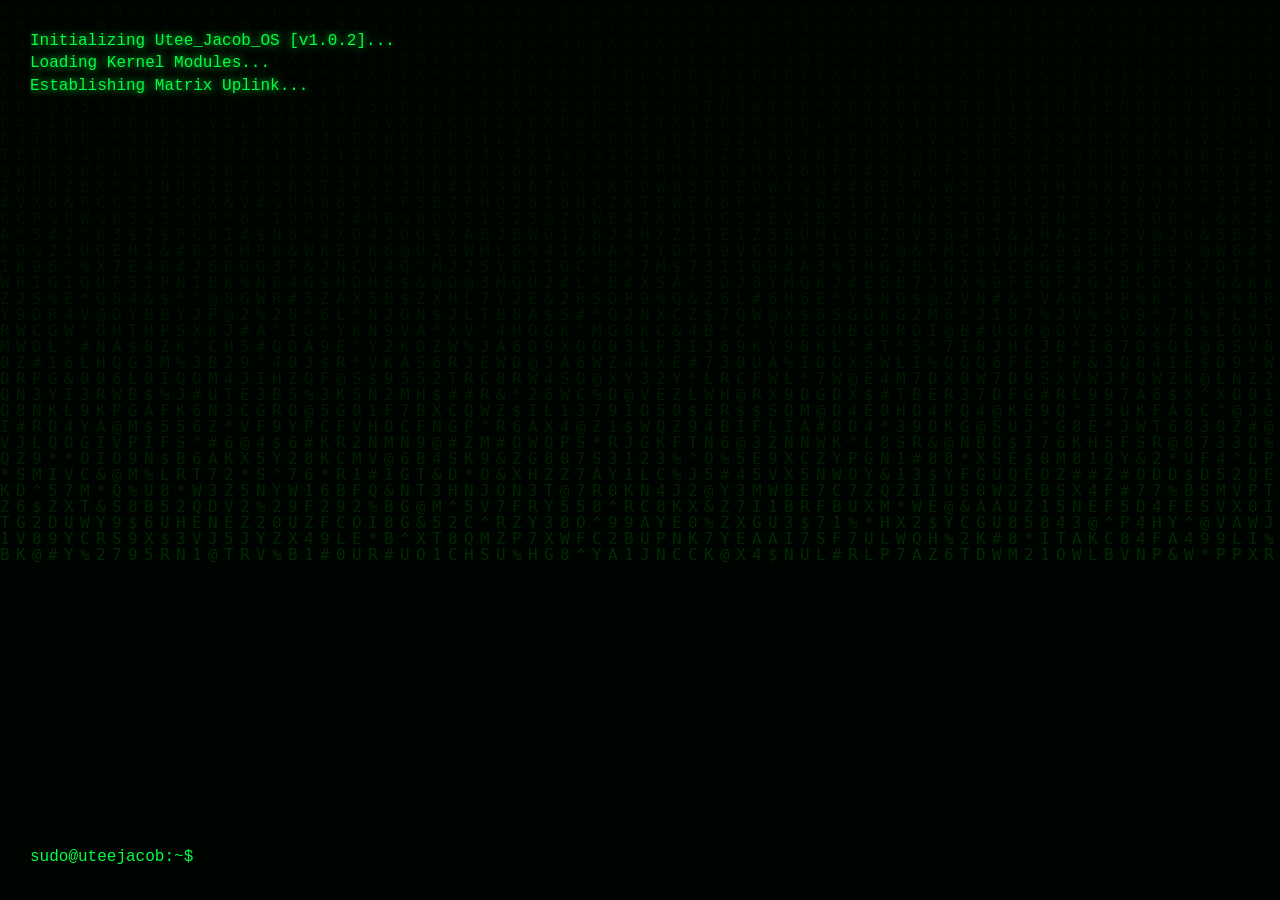
==== index.html @ 3ab04687 "first commit" ====
<!DOCTYPE html>
<html lang="en">
<head>
    <meta charset="UTF-8">
    <meta name="viewport" content="width=device-width, initial-scale=1.0">
    <title>Utee Jacob | Secure Terminal</title>
    <link rel="stylesheet" href="style.css">
</head>
<body>

    <canvas id="matrix-canvas"></canvas>

    <div id="terminal">
        <div id="output"></div>
        <div class="input-area">
            <span>sudo@uteejacob:~$</span>
            <input type="text" id="cmd-input" autofocus autocomplete="off">
        </div>
    </div>

    <script src="main.js"></script>
</body>
</html>
---- style.css ----
:root {
    --green: #00FF41;
    --dim-green: rgba(0, 255, 65, 0.15);
}

body, html {
    margin: 0;
    padding: 0;
    width: 100%;
    height: 100%;
    background-color: black;
    font-family: 'Courier New', Courier, monospace;
    overflow: hidden;
}

#matrix-canvas {
    position: fixed;
    top: 0;
    left: 0;
    z-index: 1;
}

#terminal {
    position: relative;
    z-index: 10;
    height: 100vh;
    width: 100vw;
    background: rgba(0, 5, 0, 0.85); 
    padding: 30px;
    box-sizing: border-box;
    display: flex;
    flex-direction: column;
}

#output {
    flex-grow: 1;
    overflow-y: auto;
    color: var(--green);
    text-shadow: 0 0 8px var(--green);
    white-space: pre-wrap;
    line-height: 1.4;
}

.input-area {
    display: flex;
    color: var(--green);
    padding-top: 10px;
}

input {
    background: transparent;
    border: none;
    color: white;
    font-family: inherit;
    font-size: 1.1rem;
    outline: none;
    flex-grow: 1;
    margin-left: 10px;
}

.term-link {
    color: #fff;
    text-decoration: underline;
}

.term-link:hover {
    background-color: var(--green);
    color: #000;
}

@media (max-width: 600px) {
    #terminal {
        padding: 10px;
    }
    input {
        font-size: 16px; /* Prevents iOS zoom-in on focus */
    }
}
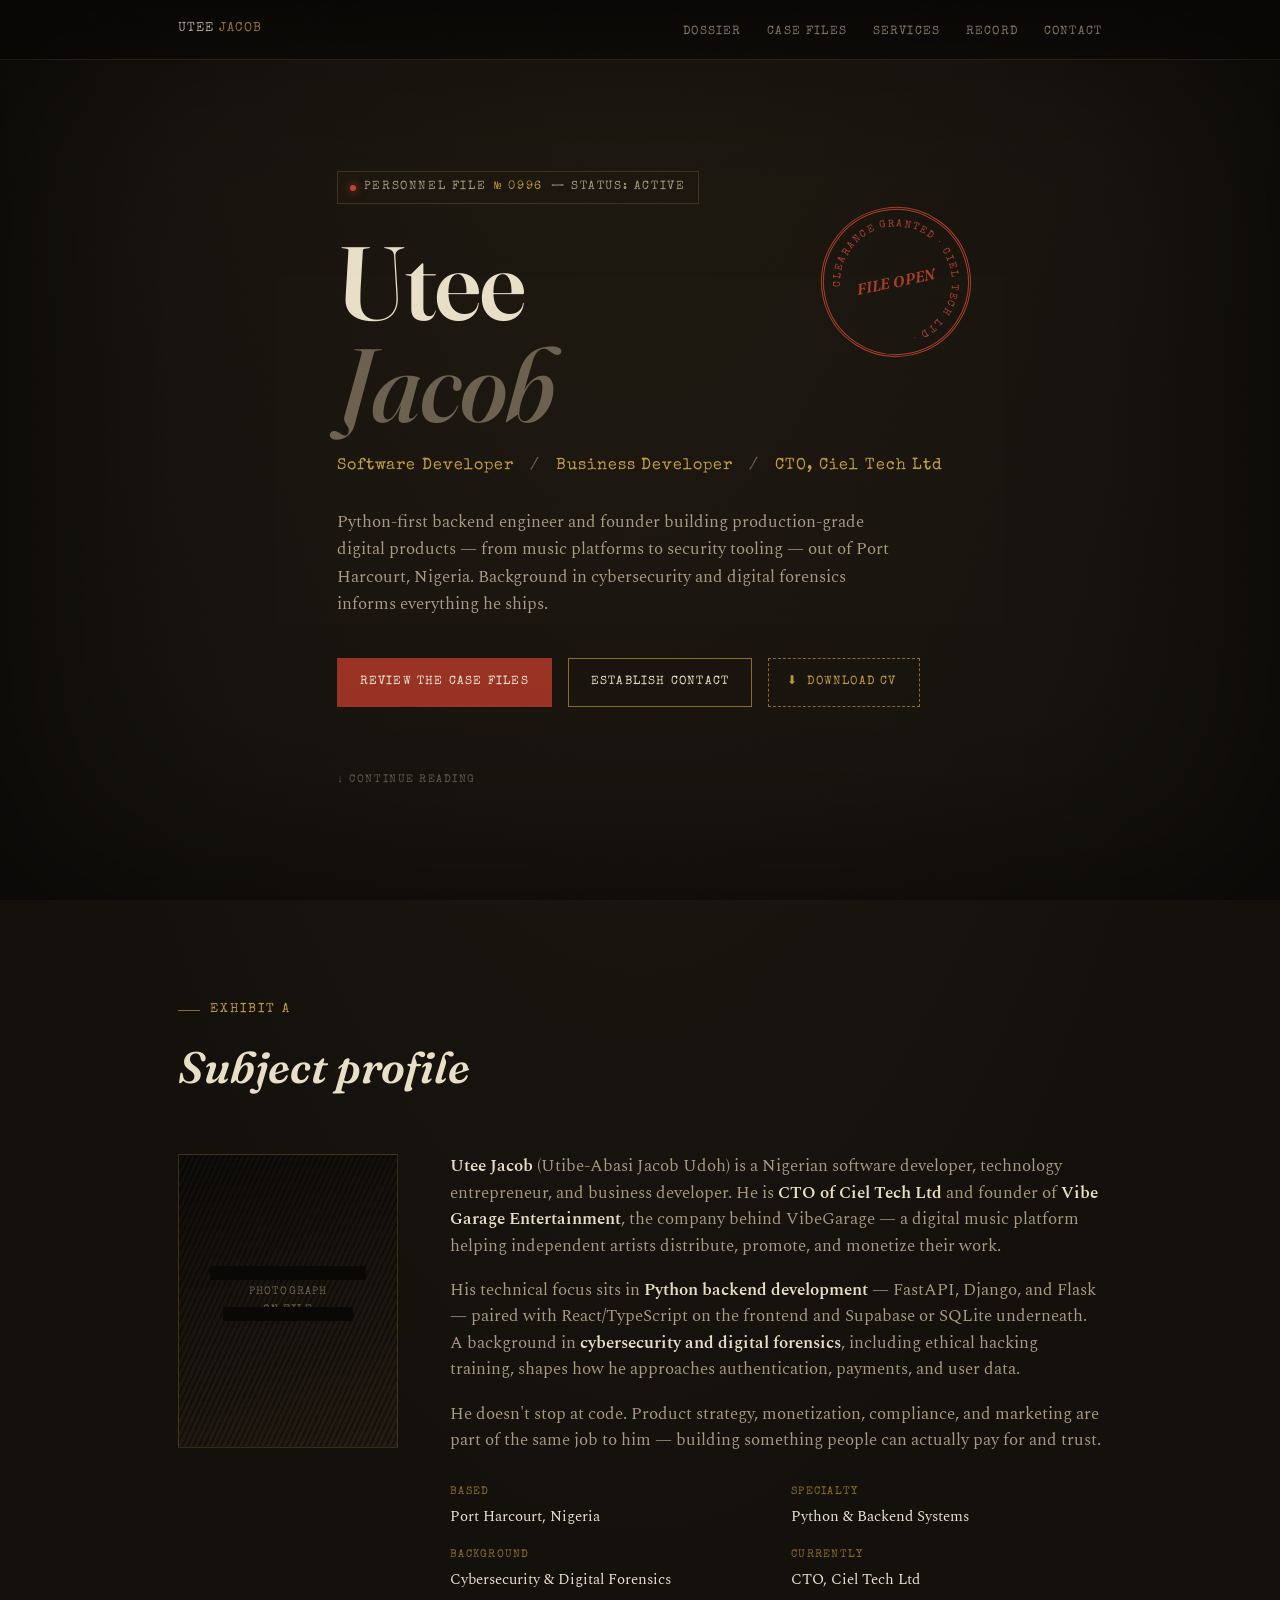
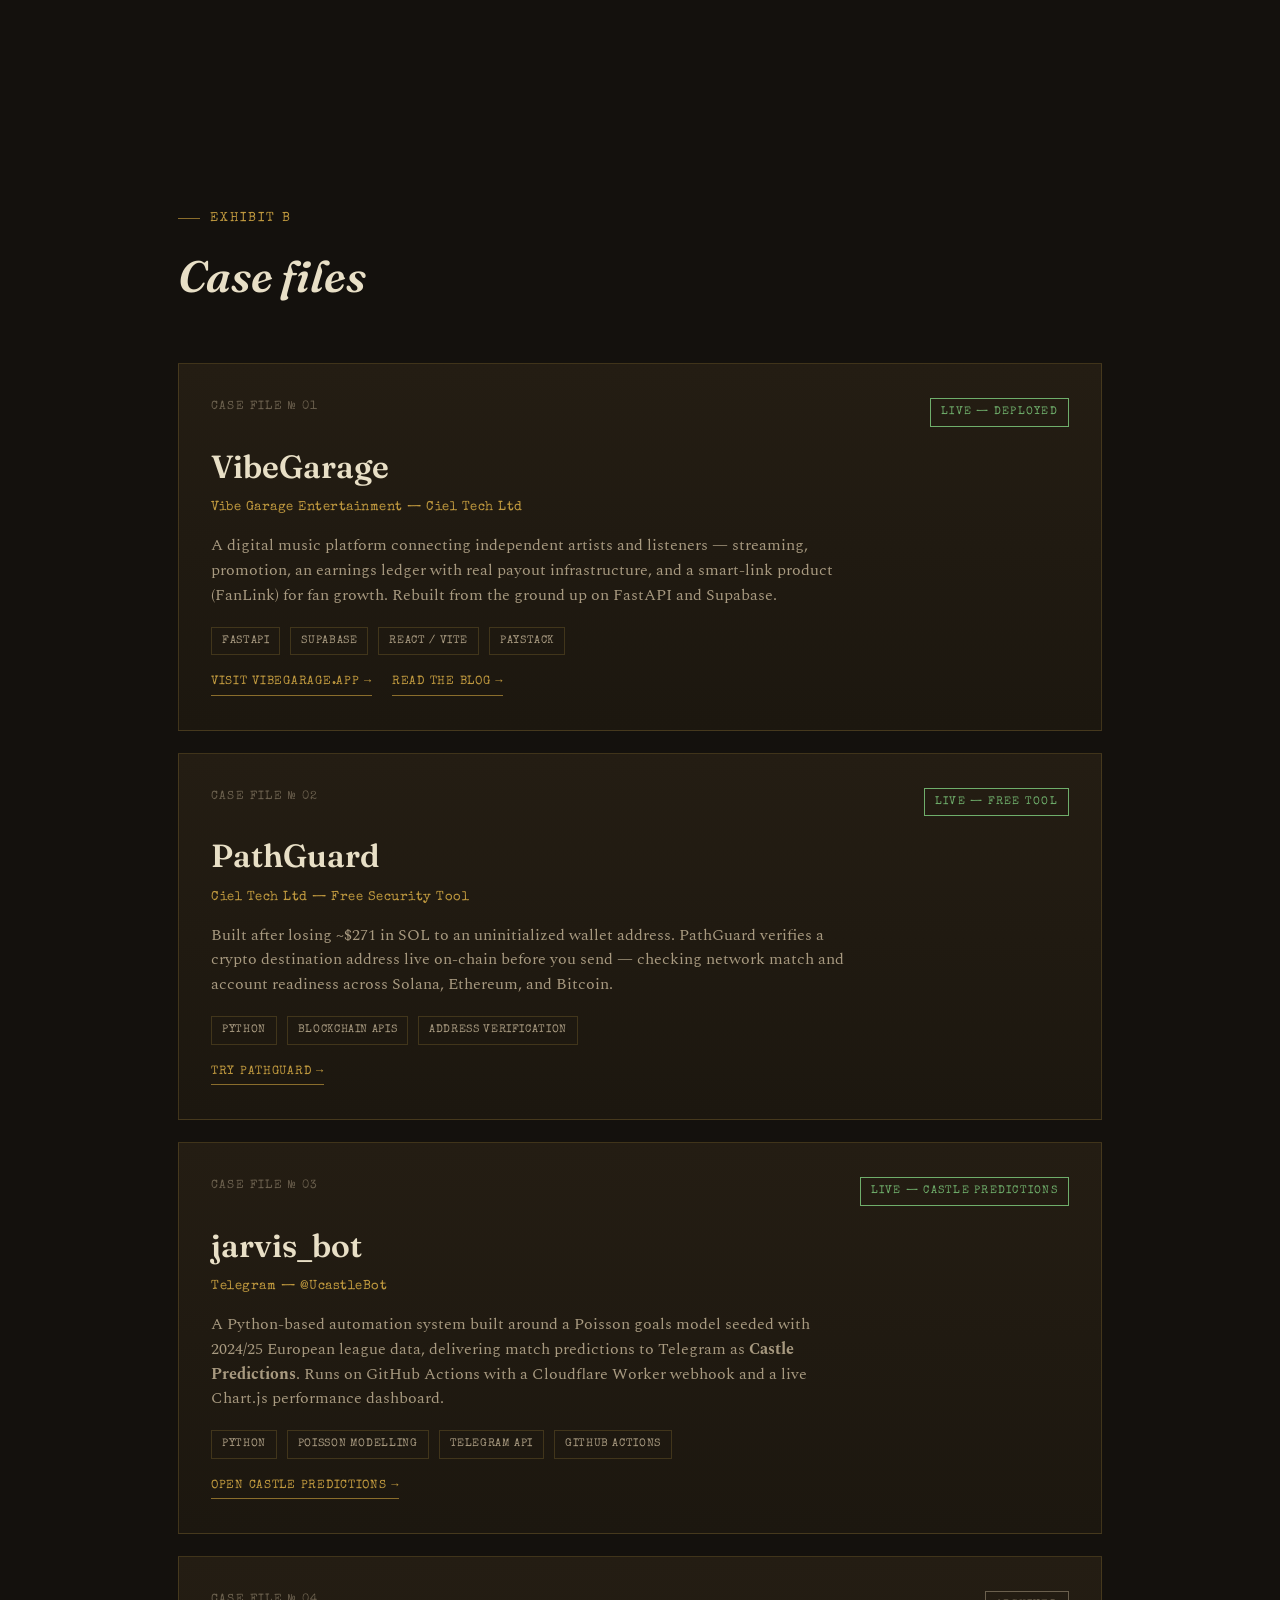
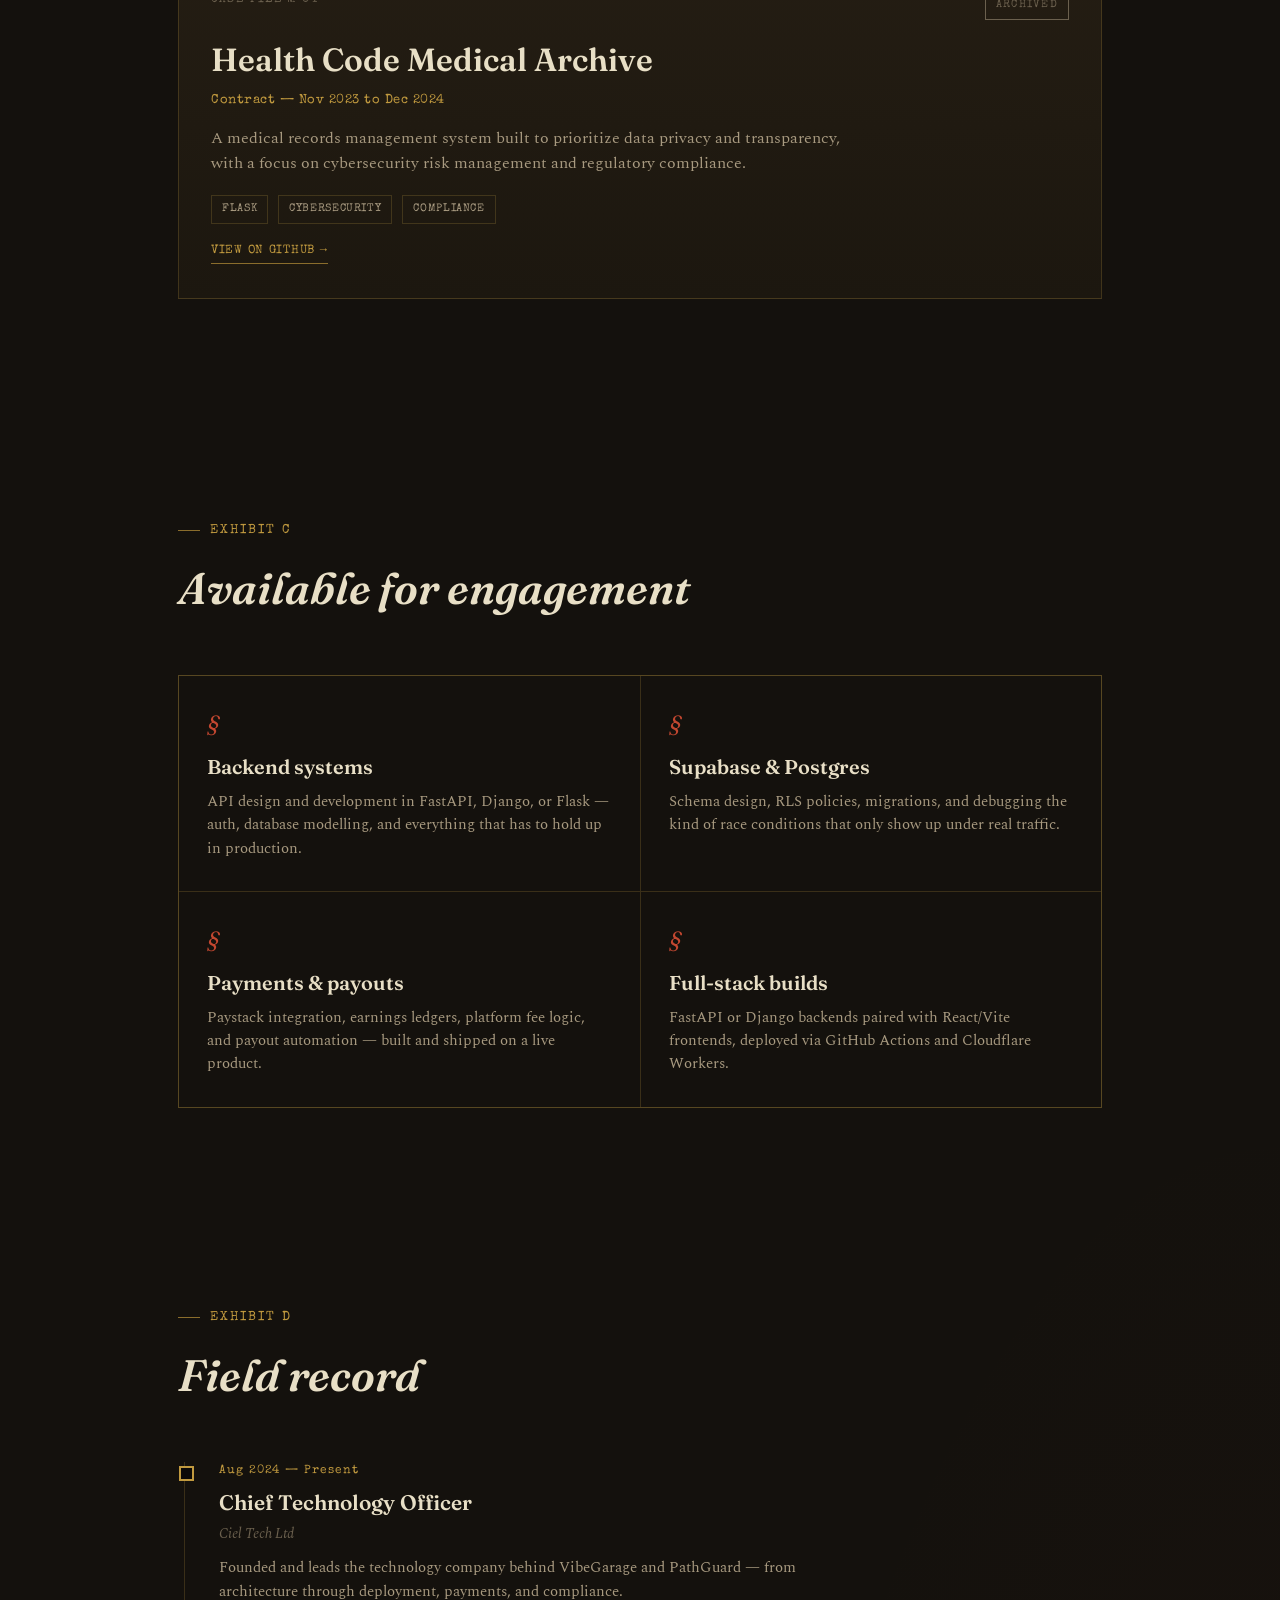
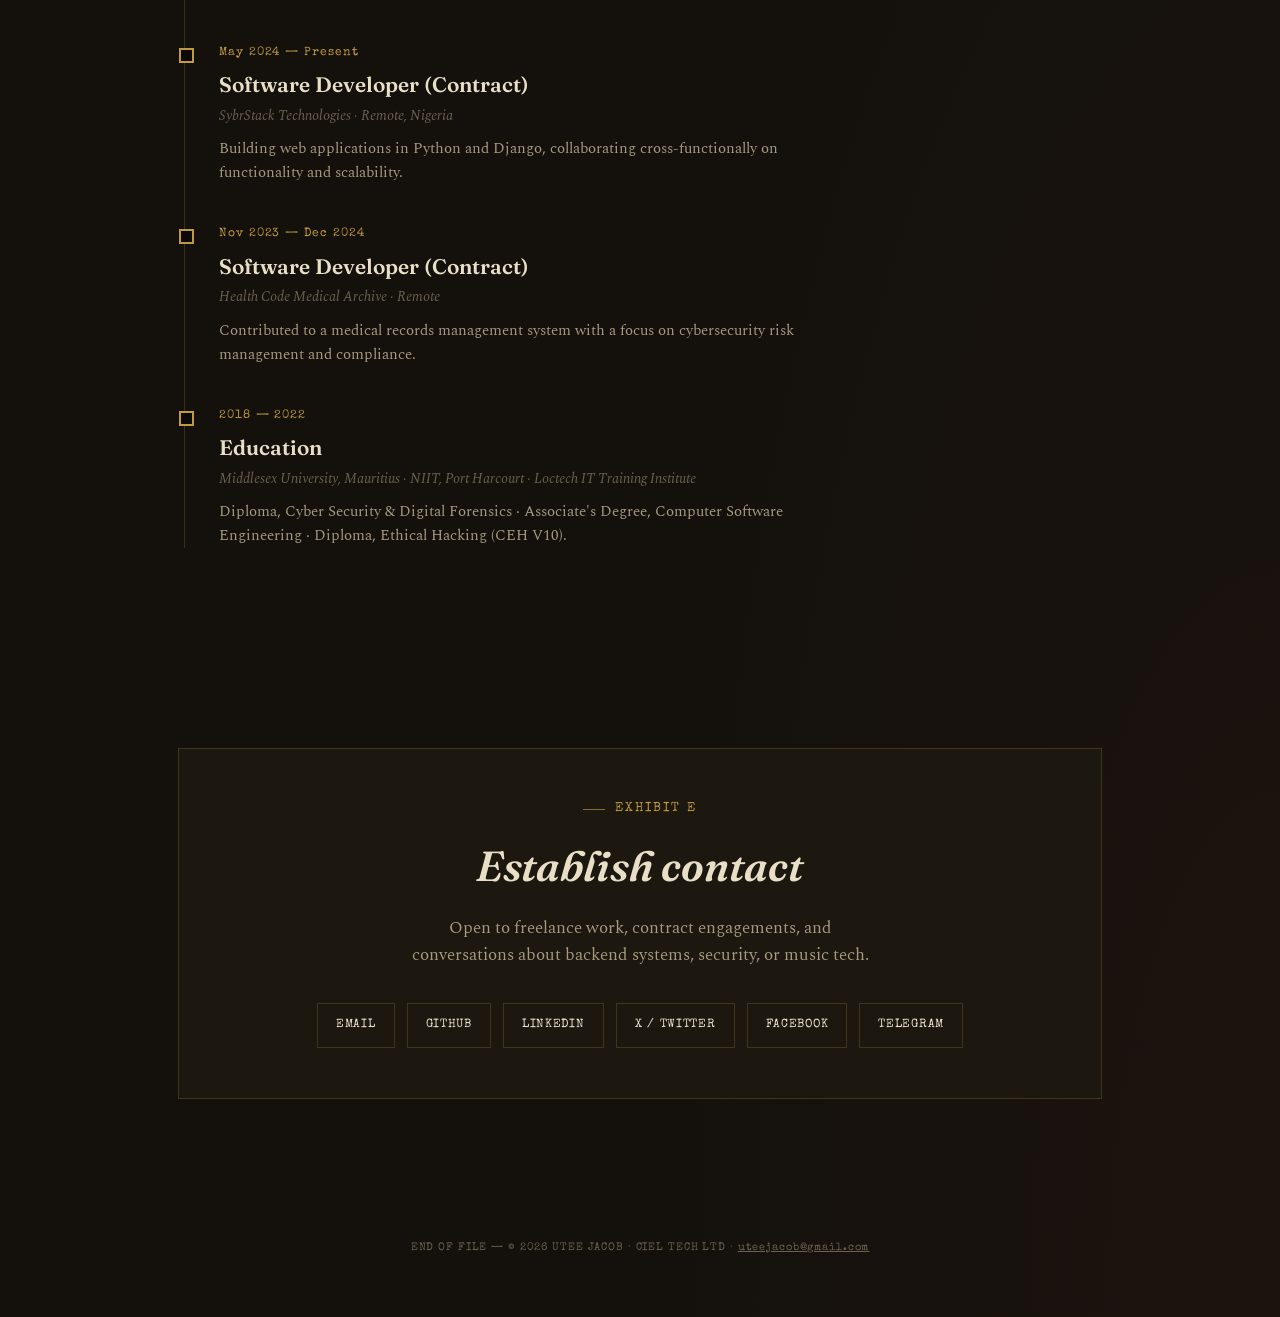
==== commit 430b2cfc: "refactor: remove main.js and update style.css for improved layout and design - Deleted main.js to st" ====
--- a/index.html
+++ b/index.html
@@ -1,23 +1,629 @@
 <!DOCTYPE html>
 <html lang="en">
 <head>
-    <meta charset="UTF-8">
-    <meta name="viewport" content="width=device-width, initial-scale=1.0">
-    <title>Utee Jacob | Secure Terminal</title>
-    <link rel="stylesheet" href="style.css">
+<meta charset="UTF-8">
+<meta name="viewport" content="width=device-width, initial-scale=1.0">
+<title>Utee Jacob — Field Dossier</title>
+<meta name="description" content="Utee Jacob — Software developer, business developer, and founder of Ciel Tech Ltd. Backend engineering, cybersecurity, and digital products.">
+<link rel="preconnect" href="https://fonts.googleapis.com">
+<link rel="preconnect" href="https://fonts.gstatic.com" crossorigin>
+<link href="https://fonts.googleapis.com/css2?family=Fraunces:ital,opsz,wght@0,9..144,300;0,9..144,500;0,9..144,600;0,9..144,700;1,9..144,500&family=Special+Elite&family=Spectral:ital,wght@0,300;0,400;0,500;0,600;1,400&display=swap" rel="stylesheet">
+<style>
+  :root{
+    --bg: #14110d;
+    --bg-deep: #0c0a08;
+    --panel: #1c170f;
+    --panel-hi: #241d13;
+    --paper: #e8dfc6;
+    --ink: #ece2cc;
+    --ink-dim: #a89a80;
+    --ink-faint: #6b604e;
+    --brass: #c19a3f;
+    --brass-dim: #8a6d2c;
+    --oxblood: #9a3324;
+    --oxblood-bright: #c24730;
+    --line: rgba(193,154,63,0.22);
+    --shadow: rgba(0,0,0,0.55);
+    --serif-display: 'Fraunces', serif;
+    --type-label: 'Special Elite', 'Courier New', monospace;
+    --serif-body: 'Spectral', serif;
+  }
+
+  *{ box-sizing:border-box; }
+  html{ scroll-behavior:smooth; }
+  ::selection{ background:var(--oxblood); color:var(--paper); }
+
+  body{
+    margin:0;
+    background:
+      radial-gradient(ellipse 90% 60% at 50% -10%, rgba(193,154,63,0.08), transparent 60%),
+      radial-gradient(ellipse 80% 50% at 100% 100%, rgba(154,51,36,0.06), transparent 60%),
+      var(--bg);
+    color:var(--ink);
+    font-family:var(--serif-body);
+    font-size:17px;
+    line-height:1.6;
+    -webkit-font-smoothing:antialiased;
+    overflow-x:hidden;
+  }
+
+  /* film grain overlay */
+  body::before{
+    content:"";
+    position:fixed; inset:0;
+    z-index:200;
+    pointer-events:none;
+    opacity:0.05;
+    mix-blend-mode:overlay;
+    background-image:url("data:image/svg+xml,%3Csvg xmlns='http://www.w3.org/2000/svg' width='120' height='120'%3E%3Cfilter id='n'%3E%3CfeTurbulence type='fractalNoise' baseFrequency='0.85' numOctaves='2' stitchTiles='stitch'/%3E%3C/filter%3E%3Crect width='100%25' height='100%25' filter='url(%23n)'/%3E%3C/svg%3E");
+  }
+
+  .vignette{
+    position:fixed; inset:0; z-index:199; pointer-events:none;
+    box-shadow: inset 0 0 18vw rgba(0,0,0,0.65);
+  }
+
+  a{ color:inherit; }
+
+  .wrap{ max-width:980px; margin:0 auto; padding:0 28px; }
+
+  .eyebrow{
+    font-family:var(--type-label);
+    font-size:12.5px;
+    letter-spacing:0.16em;
+    text-transform:uppercase;
+    color:var(--brass);
+    display:flex; align-items:center; gap:10px;
+  }
+  .eyebrow::before{
+    content:""; width:22px; height:1px; background:var(--brass-dim);
+  }
+
+  .rule{
+    height:1px;
+    background:linear-gradient(90deg, var(--line), transparent 85%);
+    border:0;
+    margin:0;
+  }
+
+  /* ===== NAV ===== */
+  nav{
+    position:fixed; top:0; left:0; right:0; z-index:100;
+    backdrop-filter: blur(10px);
+    background:linear-gradient(180deg, rgba(12,10,8,0.92), rgba(12,10,8,0.78));
+    border-bottom:1px solid var(--line);
+  }
+  .navrow{
+    max-width:980px; margin:0 auto; padding:16px 28px;
+    display:flex; align-items:center; justify-content:space-between;
+  }
+  .navmark{
+    font-family:var(--type-label); font-size:13px; letter-spacing:0.08em;
+    color:var(--ink); text-decoration:none;
+  }
+  .navmark span{ color:var(--brass); }
+  .navlinks{ display:flex; gap:26px; list-style:none; margin:0; padding:0; }
+  .navlinks a{
+    font-family:var(--type-label); font-size:11.5px; letter-spacing:0.1em;
+    text-transform:uppercase; text-decoration:none; color:var(--ink-dim);
+    transition:color .25s ease;
+  }
+  .navlinks a:hover{ color:var(--brass); }
+  @media (max-width:640px){ .navlinks{ display:none; } }
+
+  /* ===== HERO ===== */
+  .hero{
+    position:relative;
+    min-height:100svh;
+    display:flex; flex-direction:column; justify-content:center;
+    padding:140px 0 80px;
+  }
+  .hero .wrap{ position:relative; }
+
+  .file-tab{
+    display:inline-flex; align-items:center; gap:8px;
+    font-family:var(--type-label); font-size:11.5px; letter-spacing:0.14em;
+    color:var(--ink-dim); text-transform:uppercase;
+    border:1px solid var(--line); padding:6px 12px;
+    background:var(--panel);
+    margin-bottom:28px;
+  }
+  .file-tab b{ color:var(--brass); font-weight:400; }
+  .dot{ width:6px; height:6px; border-radius:50%; background:var(--oxblood-bright); box-shadow:0 0 8px var(--oxblood-bright); }
+
+  h1.name{
+    font-family:var(--serif-display);
+    font-weight:600;
+    font-size:clamp(48px, 9vw, 104px);
+    line-height:0.98;
+    letter-spacing:-0.01em;
+    margin:0 0 6px;
+    color:var(--paper);
+  }
+  h1.name em{
+    font-style:italic; font-weight:500; color:var(--ink-faint);
+  }
+
+  .role-line{
+    font-family:var(--type-label);
+    font-size:clamp(13px,2vw,16px);
+    letter-spacing:0.06em;
+    color:var(--brass);
+    margin:18px 0 30px;
+  }
+  .role-line .sep{ color:var(--ink-faint); margin:0 10px; }
+
+  .hero-desc{
+    max-width:560px;
+    color:var(--ink-dim);
+    font-size:17px;
+    margin-bottom:40px;
+  }
+
+  .hero-actions{ display:flex; gap:16px; flex-wrap:wrap; align-items:center; }
+  .btn{
+    font-family:var(--type-label); font-size:12px; letter-spacing:0.1em; text-transform:uppercase;
+    text-decoration:none; padding:14px 22px;
+    border:1px solid var(--brass-dim); color:var(--paper);
+    position:relative; overflow:hidden;
+    transition:border-color .25s ease, color .25s ease;
+  }
+  .btn.primary{ background:var(--oxblood); border-color:var(--oxblood); color:#f3e9d8; }
+  .btn.primary:hover{ background:var(--oxblood-bright); border-color:var(--oxblood-bright); }
+  .btn.ghost:hover{ border-color:var(--brass); color:var(--brass); }
+
+  .btn-cv{
+    font-family:var(--type-label); font-size:12px; letter-spacing:0.1em; text-transform:uppercase;
+    text-decoration:none; padding:14px 22px 14px 18px;
+    color:var(--brass); border:1px dashed var(--brass-dim);
+    display:inline-flex; align-items:center; gap:9px;
+    transition:border-color .25s ease, color .25s ease, background .25s ease;
+  }
+  .btn-cv::before{
+    content:"⬇"; font-size:12px; line-height:1;
+  }
+  .btn-cv:hover{ border-color:var(--brass); color:var(--paper); background:rgba(193,154,63,0.08); }
+
+  /* stamp */
+  .stamp{
+    position:absolute;
+    top:36px; right:0;
+    width:150px; height:150px;
+    border:3px double var(--oxblood-bright);
+    border-radius:50%;
+    display:flex; align-items:center; justify-content:center;
+    color:var(--oxblood-bright);
+    opacity:0;
+    transform:rotate(-18deg) scale(2.6);
+    mix-blend-mode:normal;
+    animation: stamp-in 0.55s cubic-bezier(.2,.9,.3,1.1) 0.5s forwards;
+  }
+  .stamp svg{ width:100%; height:100%; }
+  .stamp text{
+    font-family:var(--type-label); font-size:10.6px; letter-spacing:2px; fill:var(--oxblood-bright);
+  }
+  .stamp .center{
+    position:absolute; font-family:var(--serif-display); font-style:italic; font-weight:600; font-size:15px;
+    color:var(--oxblood-bright);
+  }
+  @keyframes stamp-in{
+    0%{ opacity:0; transform:rotate(-18deg) scale(2.6); }
+    60%{ opacity:0.9; transform:rotate(-12deg) scale(0.94); }
+    100%{ opacity:0.85; transform:rotate(-12deg) scale(1); }
+  }
+  @media (max-width:760px){ .stamp{ position:static; margin:28px 0 0; transform:rotate(-8deg) scale(1); animation:none; opacity:0.85; width:118px;height:118px; } }
+  @media (prefers-reduced-motion: reduce){ .stamp{ animation:none; opacity:0.85; transform:rotate(-12deg) scale(1); } }
+
+  .scroll-cue{
+    margin-top:64px; font-family:var(--type-label); font-size:11px; color:var(--ink-faint);
+    letter-spacing:0.14em; text-transform:uppercase;
+  }
+
+  /* ===== SECTION shared ===== */
+  section{ padding:100px 0; position:relative; }
+  .section-head{ margin-bottom:52px; }
+  .section-title{
+    font-family:var(--serif-display); font-weight:600; font-style:italic;
+    font-size:clamp(30px,4.4vw,44px); color:var(--paper); margin:12px 0 0;
+  }
+
+  /* ===== DOSSIER / ABOUT ===== */
+  .dossier{
+    display:grid; grid-template-columns:220px 1fr; gap:52px;
+  }
+  @media (max-width:760px){ .dossier{ grid-template-columns:1fr; } }
+
+  .redacted-photo{
+    aspect-ratio:3/4;
+    background:
+      repeating-linear-gradient(115deg, rgba(0,0,0,0.4) 0 2px, transparent 2px 5px),
+      linear-gradient(160deg, #0f0d0a, #241d13);
+    border:1px solid var(--line);
+    position:relative;
+    display:flex; align-items:center; justify-content:center;
+  }
+  .redacted-photo span{
+    font-family:var(--type-label); font-size:11px; letter-spacing:0.1em;
+    color:var(--ink-faint); text-align:center; padding:0 16px; text-transform:uppercase;
+  }
+  .redacted-bar{
+    position:absolute; height:14px; background:#0a0806; left:14%; right:14%;
+  }
+  .redacted-bar.b1{ top:38%; }
+  .redacted-bar.b2{ top:52%; width:60%; left:20%; right:auto; }
+
+  .bio p{ color:var(--ink-dim); margin:0 0 18px; font-size:16.5px; }
+  .bio p b{ color:var(--paper); font-weight:600; }
+
+  .facts{
+    margin-top:30px; display:grid; grid-template-columns:1fr 1fr; gap:18px 30px;
+  }
+  @media (max-width:480px){ .facts{ grid-template-columns:1fr; } }
+  .fact dt{
+    font-family:var(--type-label); font-size:10.5px; letter-spacing:0.12em; text-transform:uppercase;
+    color:var(--brass-dim); margin-bottom:4px;
+  }
+  .fact dd{ margin:0; color:var(--ink); font-size:15px; }
+
+  /* ===== CASE FILES ===== */
+  .case{
+    border:1px solid var(--line);
+    background:linear-gradient(180deg, var(--panel-hi), var(--panel));
+    padding:34px 32px;
+    margin-bottom:22px;
+    position:relative;
+  }
+  .case-top{
+    display:flex; justify-content:space-between; align-items:flex-start; gap:20px; flex-wrap:wrap;
+    margin-bottom:14px;
+  }
+  .case-num{
+    font-family:var(--type-label); font-size:12px; color:var(--ink-faint); letter-spacing:0.1em;
+  }
+  .case-status{
+    font-family:var(--type-label); font-size:10.5px; letter-spacing:0.12em; text-transform:uppercase;
+    padding:5px 10px; border:1px solid currentColor;
+  }
+  .case-status.live{ color:#6fae6b; }
+  .case-status.dev{ color:var(--brass); }
+  .case-status.archived{ color:var(--ink-faint); }
+
+  .case h3{
+    font-family:var(--serif-display); font-weight:600; font-size:clamp(24px,3vw,32px);
+    color:var(--paper); margin:0 0 6px;
+  }
+  .case .tagline{ color:var(--brass); font-family:var(--type-label); font-size:12.5px; letter-spacing:0.04em; margin-bottom:16px; }
+  .case p.desc{ color:var(--ink-dim); font-size:15.5px; max-width:640px; margin:0 0 18px; }
+
+  .case-meta{ display:flex; flex-wrap:wrap; gap:8px 10px; margin-bottom:18px; }
+  .chip{
+    font-family:var(--type-label); font-size:10.5px; letter-spacing:0.06em; text-transform:uppercase;
+    color:var(--ink-dim); border:1px solid var(--line); padding:5px 10px;
+  }
+  .case-links{ display:flex; gap:20px; flex-wrap:wrap; }
+  .case-links a{
+    font-family:var(--type-label); font-size:12px; letter-spacing:0.06em; text-transform:uppercase;
+    color:var(--brass); text-decoration:none; border-bottom:1px solid var(--brass-dim); padding-bottom:2px;
+  }
+  .case-links a:hover{ color:var(--paper); border-color:var(--paper); }
+
+  /* ===== SERVICES ===== */
+  .services{ display:grid; grid-template-columns:1fr 1fr; gap:1px; background:var(--line); border:1px solid var(--line); }
+  @media (max-width:640px){ .services{ grid-template-columns:1fr; } }
+  .service{ background:var(--bg); padding:30px 28px; }
+  .service .mark{ color:var(--oxblood-bright); font-family:var(--serif-display); font-style:italic; font-size:22px; }
+  .service h4{ font-family:var(--serif-display); font-weight:600; color:var(--paper); font-size:20px; margin:10px 0 8px; }
+  .service p{ color:var(--ink-dim); font-size:14.5px; margin:0; }
+
+  /* ===== RECORD / EXPERIENCE ===== */
+  .record{ border-left:1px solid var(--line); margin-left:6px; }
+  .record-item{ position:relative; padding:0 0 40px 34px; }
+  .record-item:last-child{ padding-bottom:0; }
+  .record-item::before{
+    content:""; position:absolute; left:-6px; top:4px; width:11px; height:11px;
+    background:var(--bg-deep); border:2px solid var(--brass);
+  }
+  .record-date{ font-family:var(--type-label); font-size:11.5px; color:var(--brass); letter-spacing:0.08em; margin-bottom:6px; }
+  .record-item h4{ font-family:var(--serif-display); font-size:21px; font-weight:600; color:var(--paper); margin:0 0 4px; }
+  .record-org{ color:var(--ink-faint); font-size:13.5px; font-style:italic; margin-bottom:10px; }
+  .record-item p{ color:var(--ink-dim); font-size:15px; margin:0; max-width:600px; }
+
+  /* ===== CONTACT ===== */
+  .contact-box{
+    border:1px solid var(--line);
+    background:var(--panel);
+    padding:50px 44px;
+    text-align:center;
+  }
+  @media (max-width:600px){ .contact-box{ padding:40px 24px; } }
+  .contact-box h2{
+    font-family:var(--serif-display); font-style:italic; font-weight:600;
+    font-size:clamp(28px,4vw,42px); color:var(--paper); margin:0 0 14px;
+  }
+  .contact-box > p{ color:var(--ink-dim); max-width:480px; margin:0 auto 34px; }
+  .contact-grid{
+    display:flex; flex-wrap:wrap; justify-content:center; gap:12px;
+  }
+  .contact-grid a{
+    font-family:var(--type-label); font-size:12px; letter-spacing:0.06em; text-transform:uppercase;
+    text-decoration:none; color:var(--ink); border:1px solid var(--line); padding:12px 18px;
+    transition:border-color .25s ease, color .25s ease;
+  }
+  .contact-grid a:hover{ border-color:var(--brass); color:var(--brass); }
+
+  footer{
+    padding:40px 0 60px; text-align:center;
+    font-family:var(--type-label); font-size:11px; letter-spacing:0.08em;
+    color:var(--ink-faint);
+  }
+  footer a{ color:var(--ink-faint); text-decoration:underline; }
+
+  .reveal{ opacity:0; transform:translateY(18px); transition:opacity .7s ease, transform .7s ease; }
+  .reveal.in{ opacity:1; transform:translateY(0); }
+</style>
 </head>
 <body>
 
-    <canvas id="matrix-canvas"></canvas>
-
-    <div id="terminal">
-        <div id="output"></div>
-        <div class="input-area">
-            <span>sudo@uteejacob:~$</span>
-            <input type="text" id="cmd-input" autofocus autocomplete="off">
-        </div>
-    </div>
-
-    <script src="main.js"></script>
+<div class="vignette"></div>
+
+<nav>
+  <div class="navrow">
+    <a href="#top" class="navmark">UTEE <span>JACOB</span></a>
+    <ul class="navlinks">
+      <li><a href="#dossier">Dossier</a></li>
+      <li><a href="#cases">Case Files</a></li>
+      <li><a href="#services">Services</a></li>
+      <li><a href="#record">Record</a></li>
+      <li><a href="#contact">Contact</a></li>
+    </ul>
+  </div>
+</nav>
+
+<header class="hero" id="top">
+  <div class="wrap">
+
+    <div class="stamp" aria-hidden="true">
+      <svg viewBox="0 0 150 150">
+        <defs>
+          <path id="circlePath" d="M 75,75 m -58,0 a 58,58 0 1,1 116,0 a 58,58 0 1,1 -116,0" />
+        </defs>
+        <text>
+          <textPath href="#circlePath" startOffset="2%">CLEARANCE GRANTED · CIEL TECH LTD ·</textPath>
+        </text>
+      </svg>
+      <div class="center">FILE&nbsp;OPEN</div>
+    </div>
+
+    <div class="file-tab"><span class="dot"></span> Personnel File <b>№ 0996</b> — Status: Active</div>
+
+    <h1 class="name">Utee<br><em>Jacob</em></h1>
+
+    <div class="role-line">Software Developer <span class="sep">/</span> Business Developer <span class="sep">/</span> CTO, Ciel Tech Ltd</div>
+
+    <p class="hero-desc">Python-first backend engineer and founder building production-grade digital products — from music platforms to security tooling — out of Port Harcourt, Nigeria. Background in cybersecurity and digital forensics informs everything he ships.</p>
+
+    <div class="hero-actions">
+      <a href="#cases" class="btn primary">Review the case files</a>
+      <a href="#contact" class="btn ghost">Establish contact</a>
+      <a href="assets/Utee_Jacob_CV.pdf" download class="btn-cv">Download CV</a>
+    </div>
+
+    <div class="scroll-cue">↓ Continue reading</div>
+  </div>
+</header>
+
+<section id="dossier">
+  <div class="wrap">
+    <div class="section-head reveal">
+      <div class="eyebrow">Exhibit A</div>
+      <h2 class="section-title">Subject profile</h2>
+    </div>
+
+    <div class="dossier reveal">
+      <div class="redacted-photo">
+        <div class="redacted-bar b1"></div>
+        <div class="redacted-bar b2"></div>
+        <span>Photograph<br>on file</span>
+      </div>
+
+      <div class="bio">
+        <p><b>Utee Jacob</b> (Utibe-Abasi Jacob Udoh) is a Nigerian software developer, technology entrepreneur, and business developer. He is <b>CTO of Ciel Tech Ltd</b> and founder of <b>Vibe Garage Entertainment</b>, the company behind VibeGarage — a digital music platform helping independent artists distribute, promote, and monetize their work.</p>
+        <p>His technical focus sits in <b>Python backend development</b> — FastAPI, Django, and Flask — paired with React/TypeScript on the frontend and Supabase or SQLite underneath. A background in <b>cybersecurity and digital forensics</b>, including ethical hacking training, shapes how he approaches authentication, payments, and user data.</p>
+        <p>He doesn't stop at code. Product strategy, monetization, compliance, and marketing are part of the same job to him — building something people can actually pay for and trust.</p>
+
+        <dl class="facts">
+          <div class="fact"><dt>Based</dt><dd>Port Harcourt, Nigeria</dd></div>
+          <div class="fact"><dt>Specialty</dt><dd>Python &amp; Backend Systems</dd></div>
+          <div class="fact"><dt>Background</dt><dd>Cybersecurity &amp; Digital Forensics</dd></div>
+          <div class="fact"><dt>Currently</dt><dd>CTO, Ciel Tech Ltd</dd></div>
+        </dl>
+      </div>
+    </div>
+  </div>
+</section>
+
+<section id="cases">
+  <div class="wrap">
+    <div class="section-head reveal">
+      <div class="eyebrow">Exhibit B</div>
+      <h2 class="section-title">Case files</h2>
+    </div>
+
+    <div class="case reveal">
+      <div class="case-top">
+        <div class="case-num">CASE FILE № 01</div>
+        <div class="case-status live">Live — Deployed</div>
+      </div>
+      <h3>VibeGarage</h3>
+      <div class="tagline">Vibe Garage Entertainment — Ciel Tech Ltd</div>
+      <p class="desc">A digital music platform connecting independent artists and listeners — streaming, promotion, an earnings ledger with real payout infrastructure, and a smart-link product (FanLink) for fan growth. Rebuilt from the ground up on FastAPI and Supabase.</p>
+      <div class="case-meta">
+        <span class="chip">FastAPI</span>
+        <span class="chip">Supabase</span>
+        <span class="chip">React / Vite</span>
+        <span class="chip">Paystack</span>
+      </div>
+      <div class="case-links">
+        <a href="https://vibegarage.app" target="_blank" rel="noopener">Visit vibegarage.app →</a>
+        <a href="https://blog.vibegarage.app" target="_blank" rel="noopener">Read the blog →</a>
+      </div>
+    </div>
+
+    <div class="case reveal">
+      <div class="case-top">
+        <div class="case-num">CASE FILE № 02</div>
+        <div class="case-status live">Live — Free Tool</div>
+      </div>
+      <h3>PathGuard</h3>
+      <div class="tagline">Ciel Tech Ltd — Free Security Tool</div>
+      <p class="desc">Built after losing ~$271 in SOL to an uninitialized wallet address. PathGuard verifies a crypto destination address live on-chain before you send — checking network match and account readiness across Solana, Ethereum, and Bitcoin.</p>
+      <div class="case-meta">
+        <span class="chip">Python</span>
+        <span class="chip">Blockchain APIs</span>
+        <span class="chip">Address Verification</span>
+      </div>
+      <div class="case-links">
+        <a href="https://pathguard-three.vercel.app/" target="_blank" rel="noopener">Try PathGuard →</a>
+      </div>
+    </div>
+
+    <div class="case reveal">
+      <div class="case-top">
+        <div class="case-num">CASE FILE № 03</div>
+        <div class="case-status live">Live — Castle Predictions</div>
+      </div>
+      <h3>jarvis_bot</h3>
+      <div class="tagline">Telegram — @UcastleBot</div>
+      <p class="desc">A Python-based automation system built around a Poisson goals model seeded with 2024/25 European league data, delivering match predictions to Telegram as <b>Castle Predictions</b>. Runs on GitHub Actions with a Cloudflare Worker webhook and a live Chart.js performance dashboard.</p>
+      <div class="case-meta">
+        <span class="chip">Python</span>
+        <span class="chip">Poisson Modelling</span>
+        <span class="chip">Telegram API</span>
+        <span class="chip">GitHub Actions</span>
+      </div>
+      <div class="case-links">
+        <a href="https://t.me/UcastleBot" target="_blank" rel="noopener">Open Castle Predictions →</a>
+      </div>
+    </div>
+
+    <div class="case reveal">
+      <div class="case-top">
+        <div class="case-num">CASE FILE № 04</div>
+        <div class="case-status archived">Archived</div>
+      </div>
+      <h3>Health Code Medical Archive</h3>
+      <div class="tagline">Contract — Nov 2023 to Dec 2024</div>
+      <p class="desc">A medical records management system built to prioritize data privacy and transparency, with a focus on cybersecurity risk management and regulatory compliance.</p>
+      <div class="case-meta">
+        <span class="chip">Flask</span>
+        <span class="chip">Cybersecurity</span>
+        <span class="chip">Compliance</span>
+      </div>
+      <div class="case-links">
+        <a href="https://github.com/utee" target="_blank" rel="noopener">View on GitHub →</a>
+      </div>
+    </div>
+  </div>
+</section>
+
+<section id="services">
+  <div class="wrap">
+    <div class="section-head reveal">
+      <div class="eyebrow">Exhibit C</div>
+      <h2 class="section-title">Available for engagement</h2>
+    </div>
+
+    <div class="services reveal">
+      <div class="service">
+        <div class="mark">§</div>
+        <h4>Backend systems</h4>
+        <p>API design and development in FastAPI, Django, or Flask — auth, database modelling, and everything that has to hold up in production.</p>
+      </div>
+      <div class="service">
+        <div class="mark">§</div>
+        <h4>Supabase &amp; Postgres</h4>
+        <p>Schema design, RLS policies, migrations, and debugging the kind of race conditions that only show up under real traffic.</p>
+      </div>
+      <div class="service">
+        <div class="mark">§</div>
+        <h4>Payments &amp; payouts</h4>
+        <p>Paystack integration, earnings ledgers, platform fee logic, and payout automation — built and shipped on a live product.</p>
+      </div>
+      <div class="service">
+        <div class="mark">§</div>
+        <h4>Full-stack builds</h4>
+        <p>FastAPI or Django backends paired with React/Vite frontends, deployed via GitHub Actions and Cloudflare Workers.</p>
+      </div>
+    </div>
+  </div>
+</section>
+
+<section id="record">
+  <div class="wrap">
+    <div class="section-head reveal">
+      <div class="eyebrow">Exhibit D</div>
+      <h2 class="section-title">Field record</h2>
+    </div>
+
+    <div class="record reveal">
+      <div class="record-item">
+        <div class="record-date">Aug 2024 — Present</div>
+        <h4>Chief Technology Officer</h4>
+        <div class="record-org">Ciel Tech Ltd</div>
+        <p>Founded and leads the technology company behind VibeGarage and PathGuard — from architecture through deployment, payments, and compliance.</p>
+      </div>
+      <div class="record-item">
+        <div class="record-date">May 2024 — Present</div>
+        <h4>Software Developer (Contract)</h4>
+        <div class="record-org">SybrStack Technologies · Remote, Nigeria</div>
+        <p>Building web applications in Python and Django, collaborating cross-functionally on functionality and scalability.</p>
+      </div>
+      <div class="record-item">
+        <div class="record-date">Nov 2023 — Dec 2024</div>
+        <h4>Software Developer (Contract)</h4>
+        <div class="record-org">Health Code Medical Archive · Remote</div>
+        <p>Contributed to a medical records management system with a focus on cybersecurity risk management and compliance.</p>
+      </div>
+      <div class="record-item">
+        <div class="record-date">2018 — 2022</div>
+        <h4>Education</h4>
+        <div class="record-org">Middlesex University, Mauritius · NIIT, Port Harcourt · Loctech IT Training Institute</div>
+        <p>Diploma, Cyber Security &amp; Digital Forensics · Associate's Degree, Computer Software Engineering · Diploma, Ethical Hacking (CEH V10).</p>
+      </div>
+    </div>
+  </div>
+</section>
+
+<section id="contact">
+  <div class="wrap">
+    <div class="contact-box reveal">
+      <div class="eyebrow" style="justify-content:center; margin-bottom:14px;">Exhibit E</div>
+      <h2>Establish contact</h2>
+      <p>Open to freelance work, contract engagements, and conversations about backend systems, security, or music tech.</p>
+      <div class="contact-grid">
+        <a href="mailto:uteejacob@gmail.com">Email</a>
+        <a href="https://github.com/Utee" target="_blank" rel="noopener">GitHub</a>
+        <a href="https://www.linkedin.com/in/uteejacob/" target="_blank" rel="noopener">LinkedIn</a>
+        <a href="https://x.com/UtibeAbasiJacob" target="_blank" rel="noopener">X / Twitter</a>
+        <a href="https://web.facebook.com/UtibeAbasiJacobUdoh" target="_blank" rel="noopener">Facebook</a>
+        <a href="https://t.me/UteeJacob" target="_blank" rel="noopener">Telegram</a>
+      </div>
+    </div>
+  </div>
+</section>
+
+<footer>
+  <div class="wrap">
+    END OF FILE — © 2026 UTEE JACOB · CIEL TECH LTD · <a href="mailto:uteejacob@gmail.com">uteejacob@gmail.com</a>
+  </div>
+</footer>
+
+<script>
+  const io = new IntersectionObserver((entries)=>{
+    entries.forEach(e=>{ if(e.isIntersecting){ e.target.classList.add('in'); io.unobserve(e.target); } });
+  }, { threshold: 0.12 });
+  document.querySelectorAll('.reveal').forEach(el=>io.observe(el));
+</script>
+
 </body>
 </html>
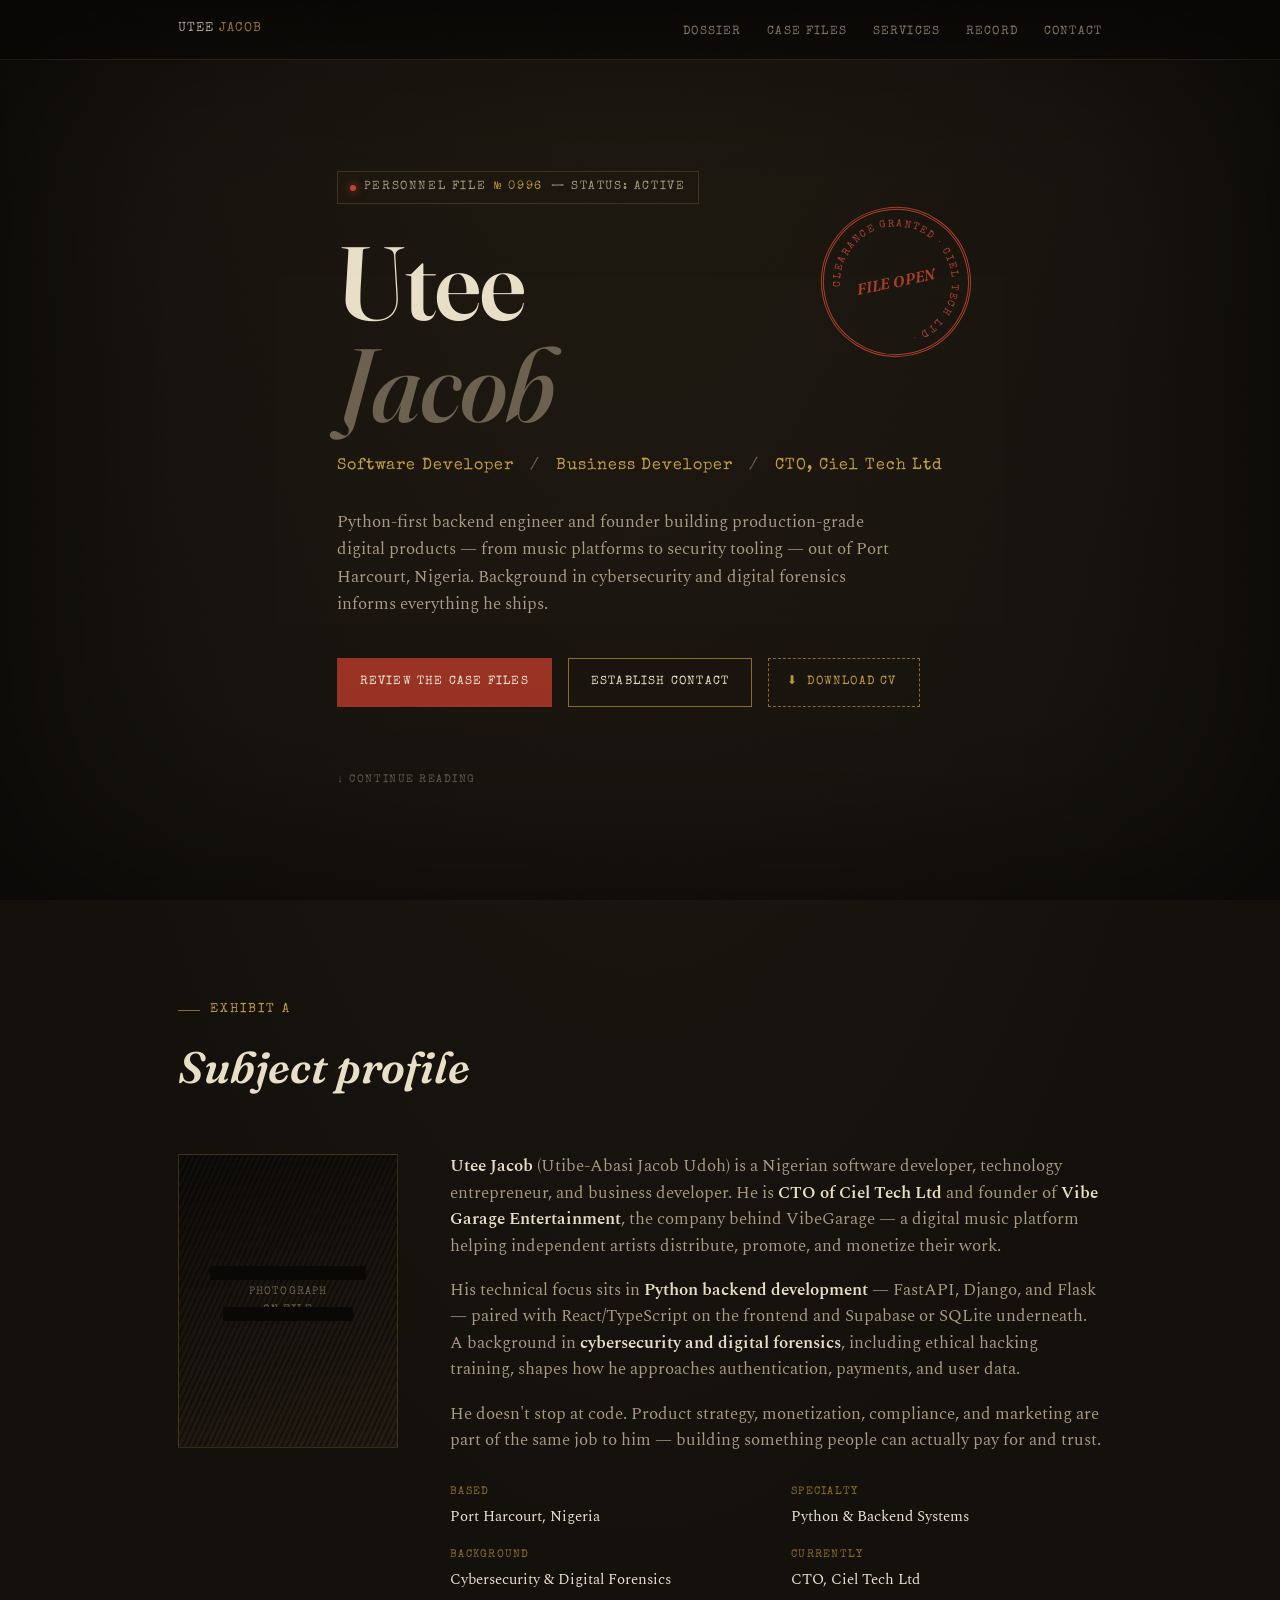
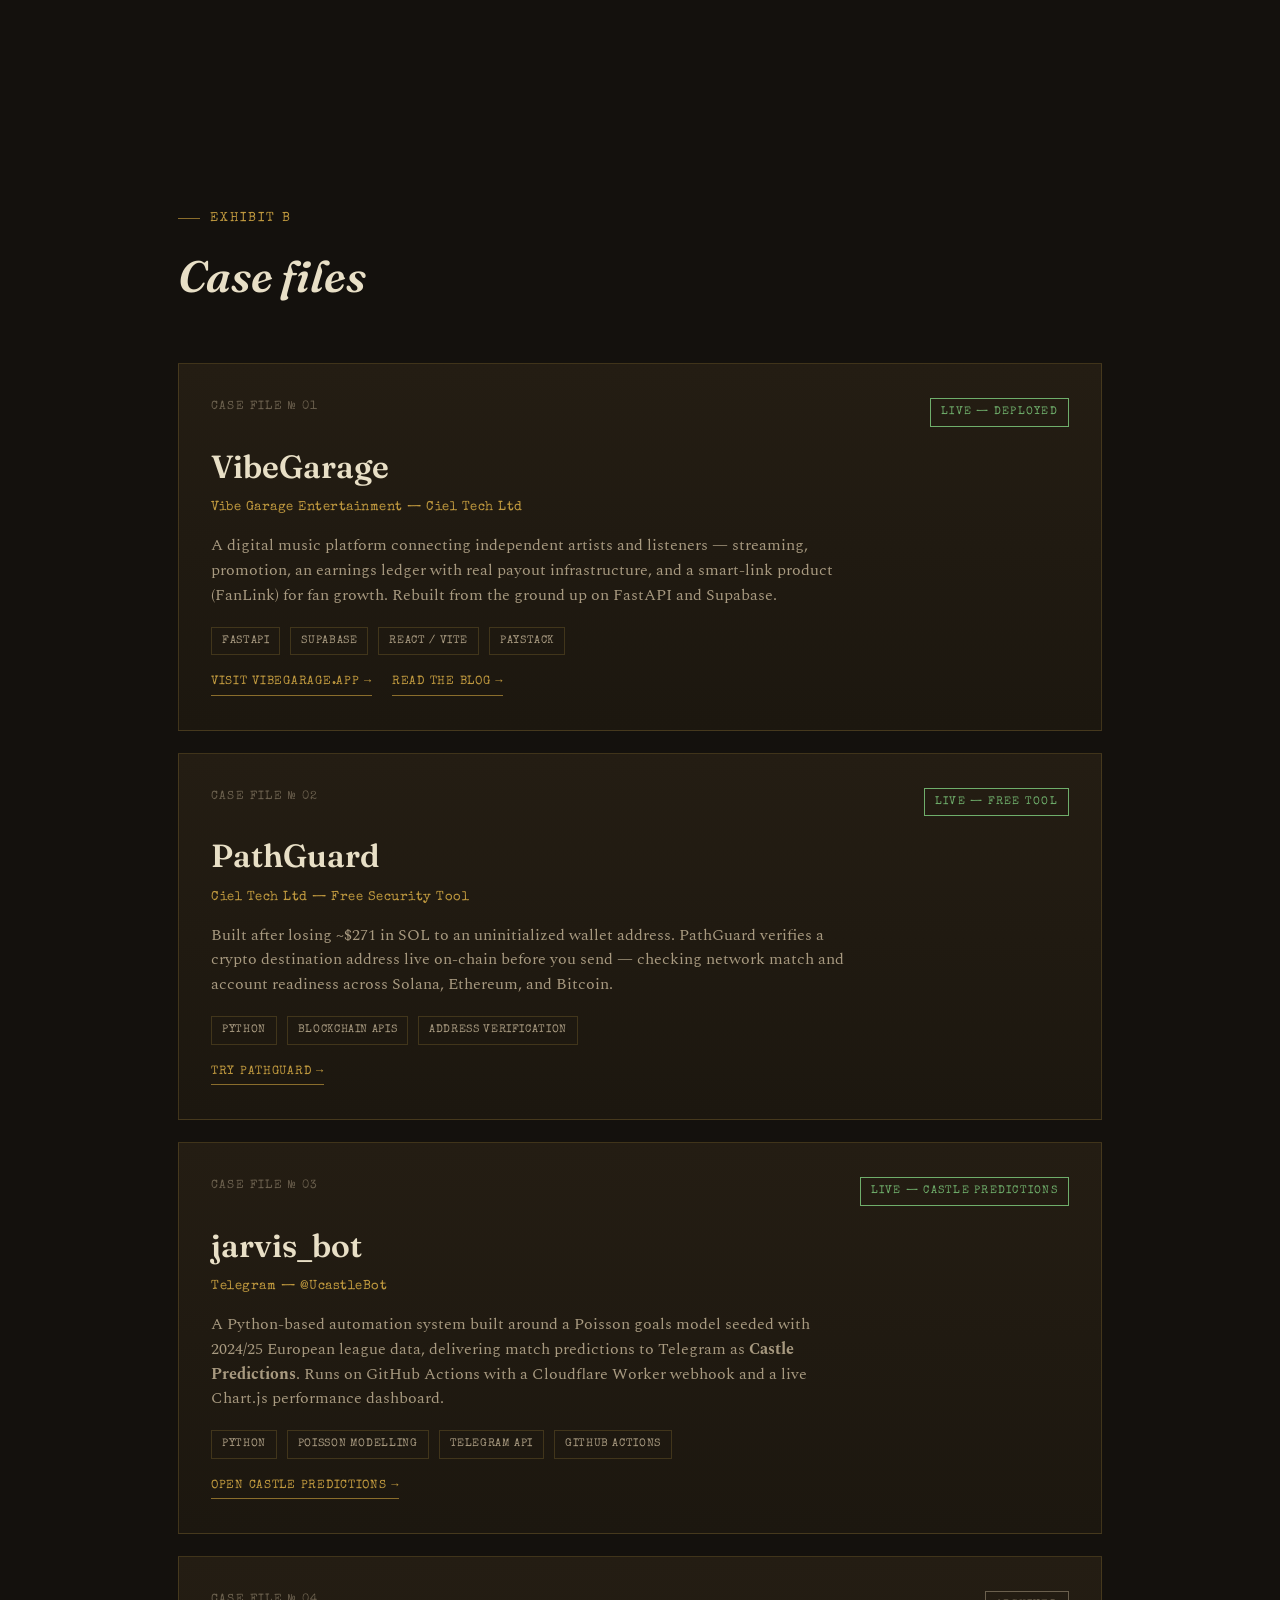
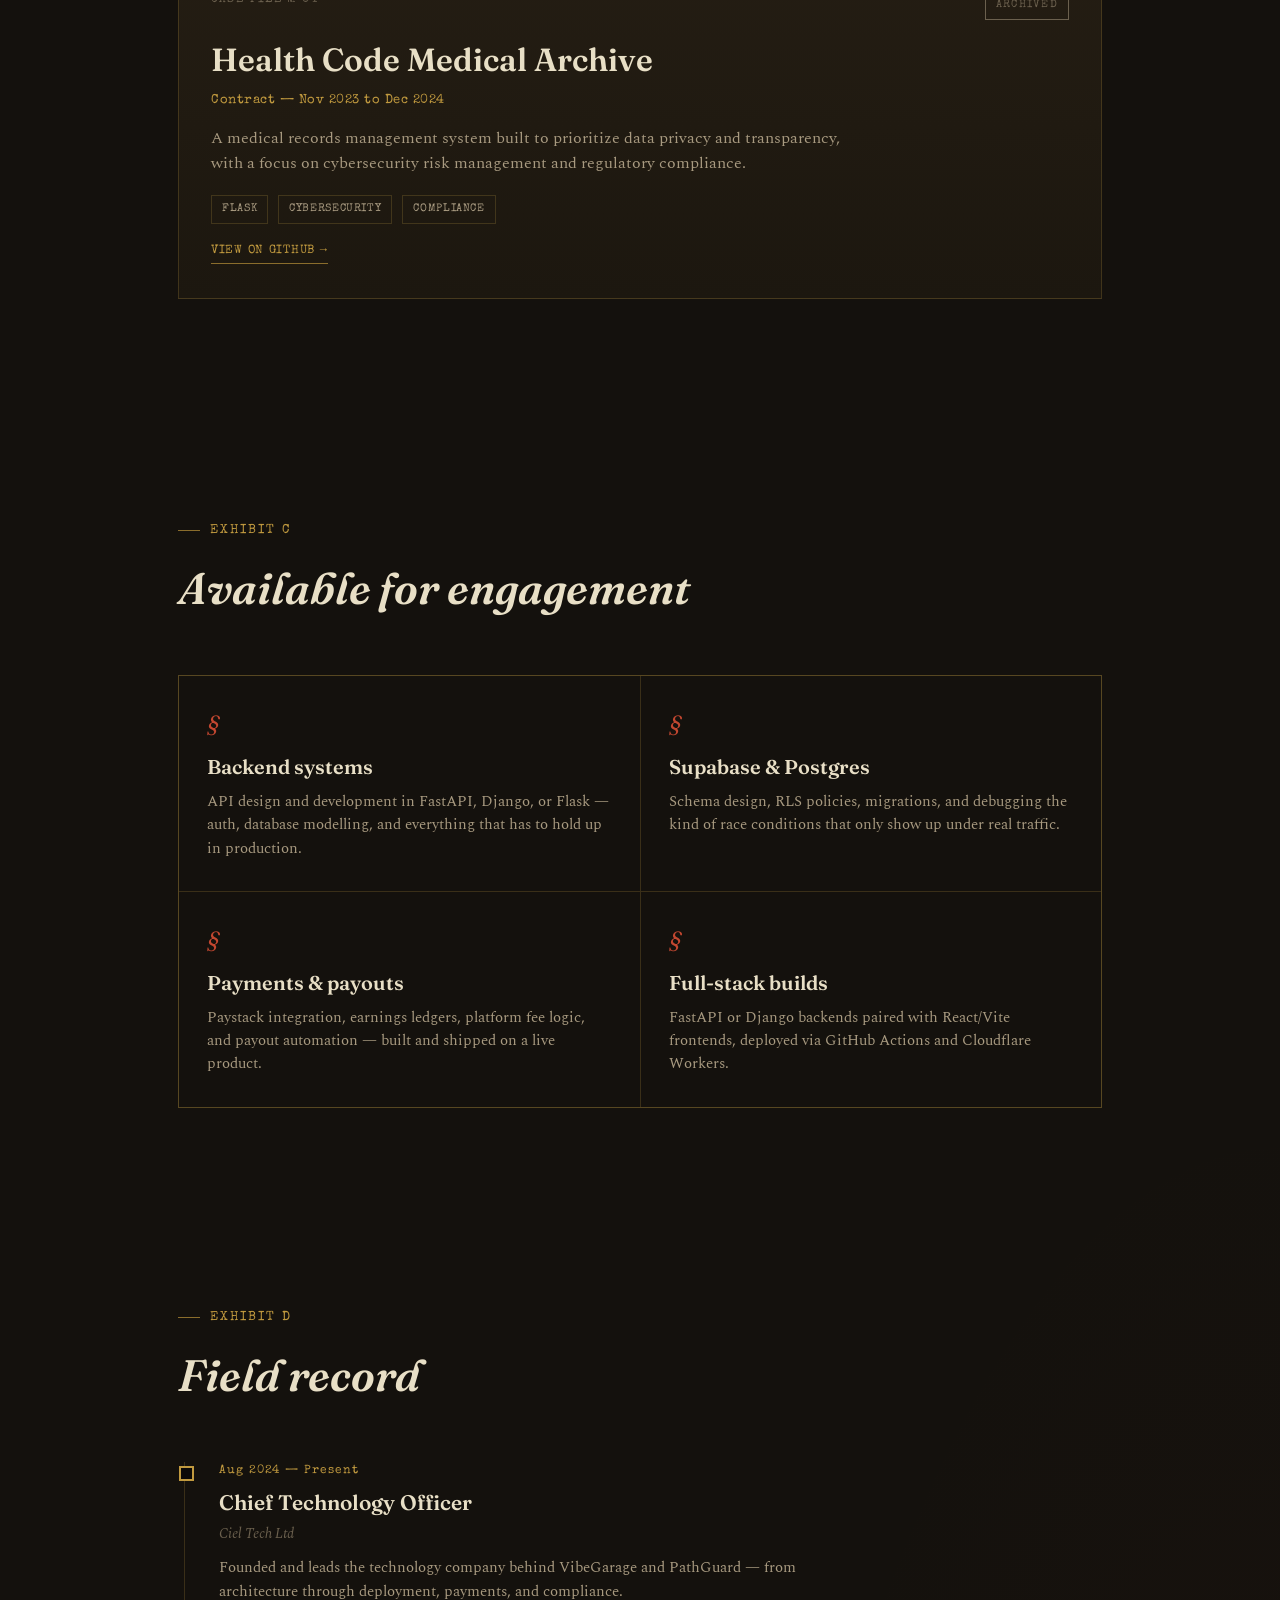
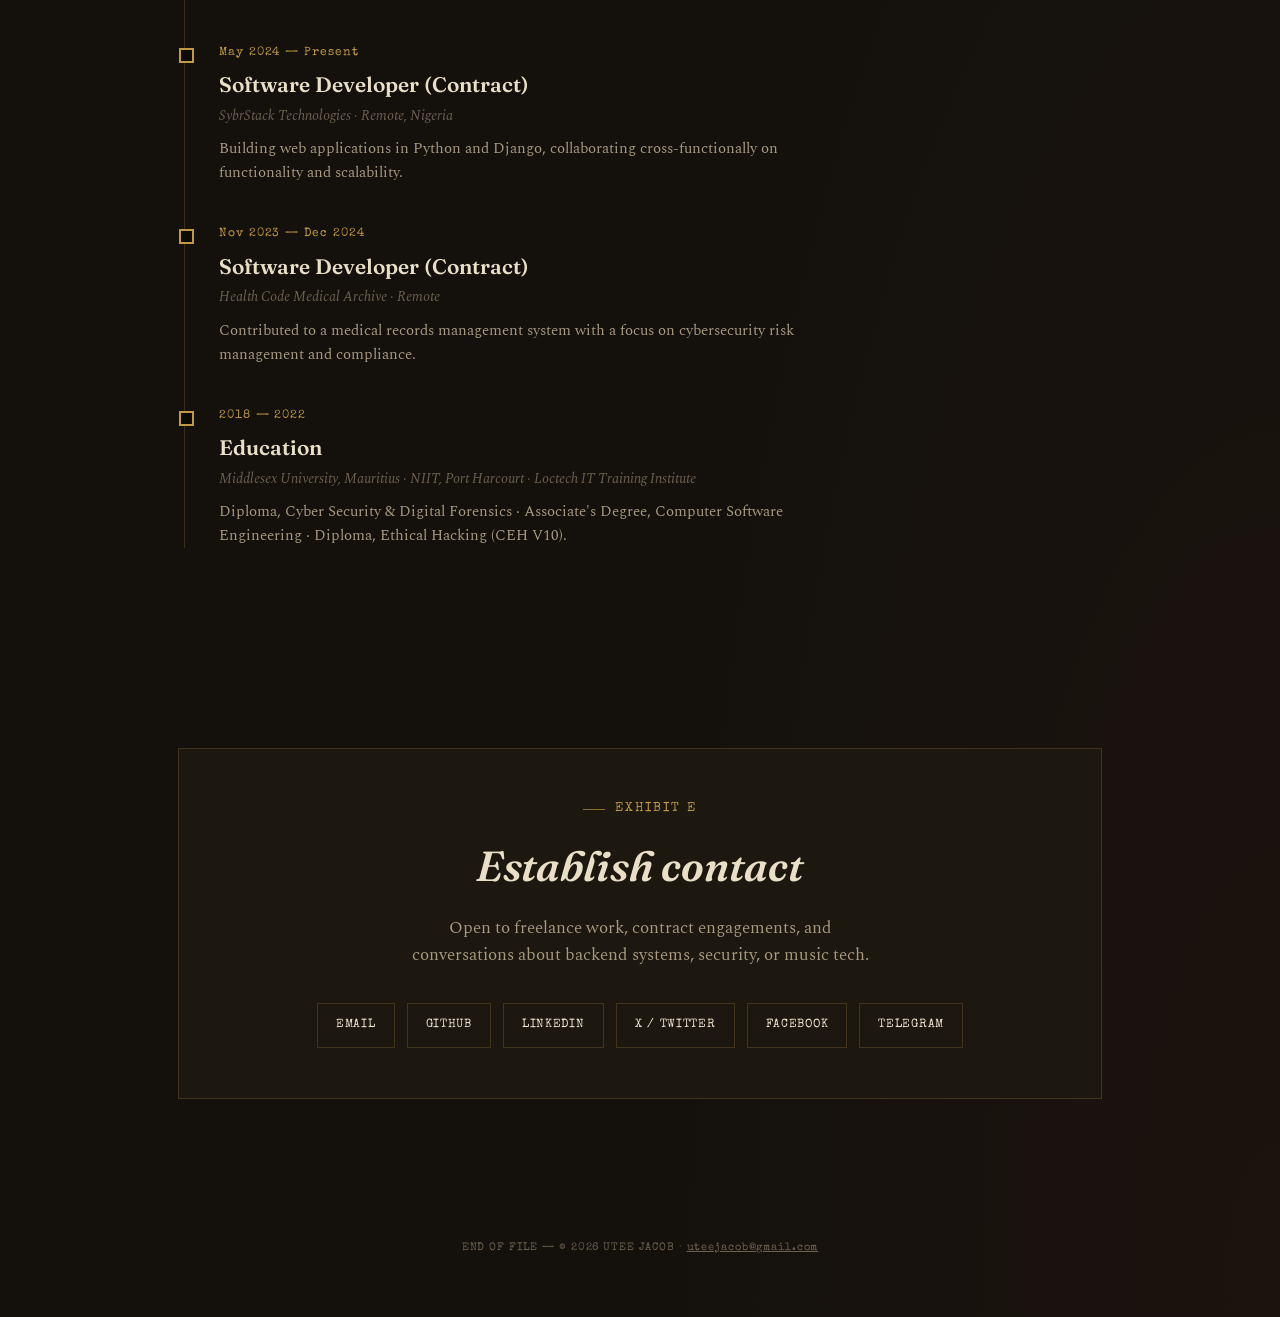
==== commit 4ba146b9: "fix: update PathGuard link and remove CIEL TECH LTD from footer" ====
--- a/index.html
+++ b/index.html
@@ -483,7 +483,7 @@
         <span class="chip">Address Verification</span>
       </div>
       <div class="case-links">
-        <a href="https://pathguard-three.vercel.app/" target="_blank" rel="noopener">Try PathGuard →</a>
+        <a href="https://t.me/PathGuard_bot" target="_blank" rel="noopener">Try PathGuard →</a>
       </div>
     </div>
 
@@ -614,7 +614,7 @@
 
 <footer>
   <div class="wrap">
-    END OF FILE — © 2026 UTEE JACOB · CIEL TECH LTD · <a href="mailto:uteejacob@gmail.com">uteejacob@gmail.com</a>
+    END OF FILE — © 2026 UTEE JACOB · <a href="mailto:uteejacob@gmail.com">uteejacob@gmail.com</a>
   </div>
 </footer>
 
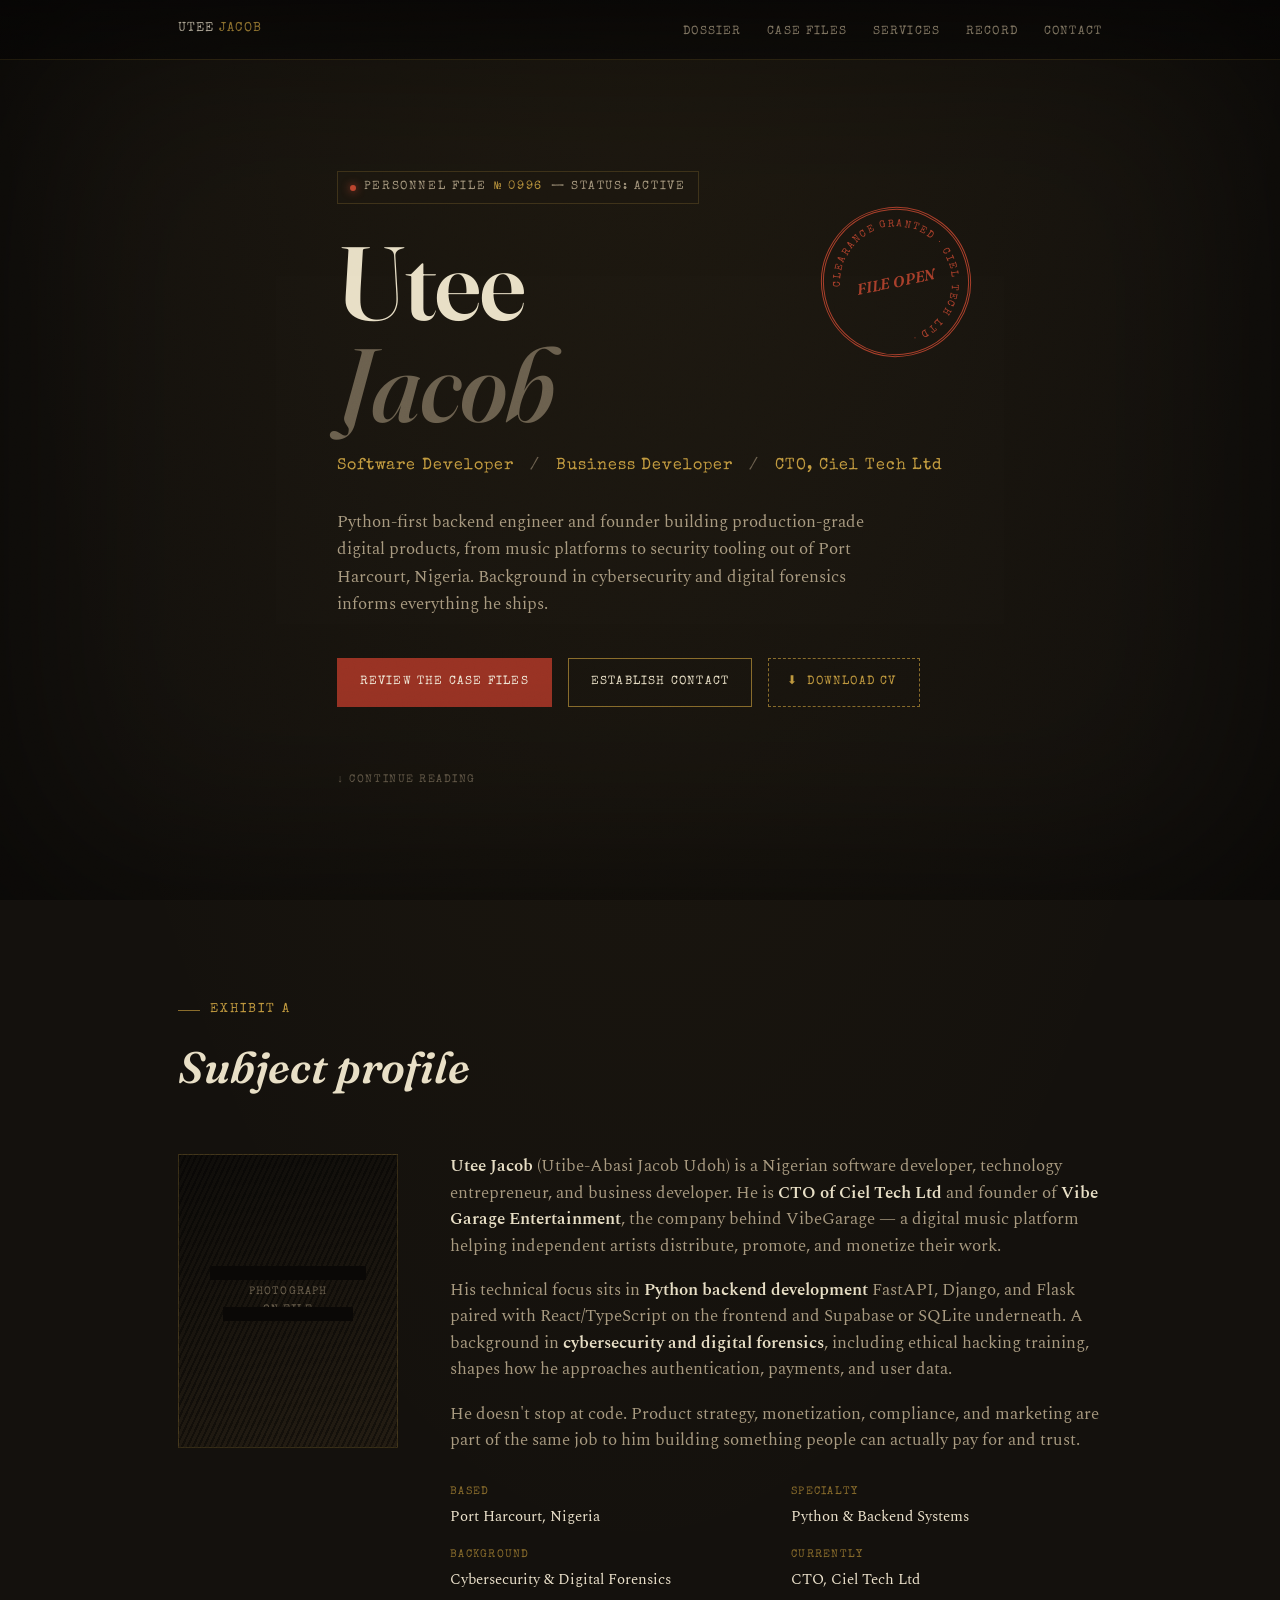
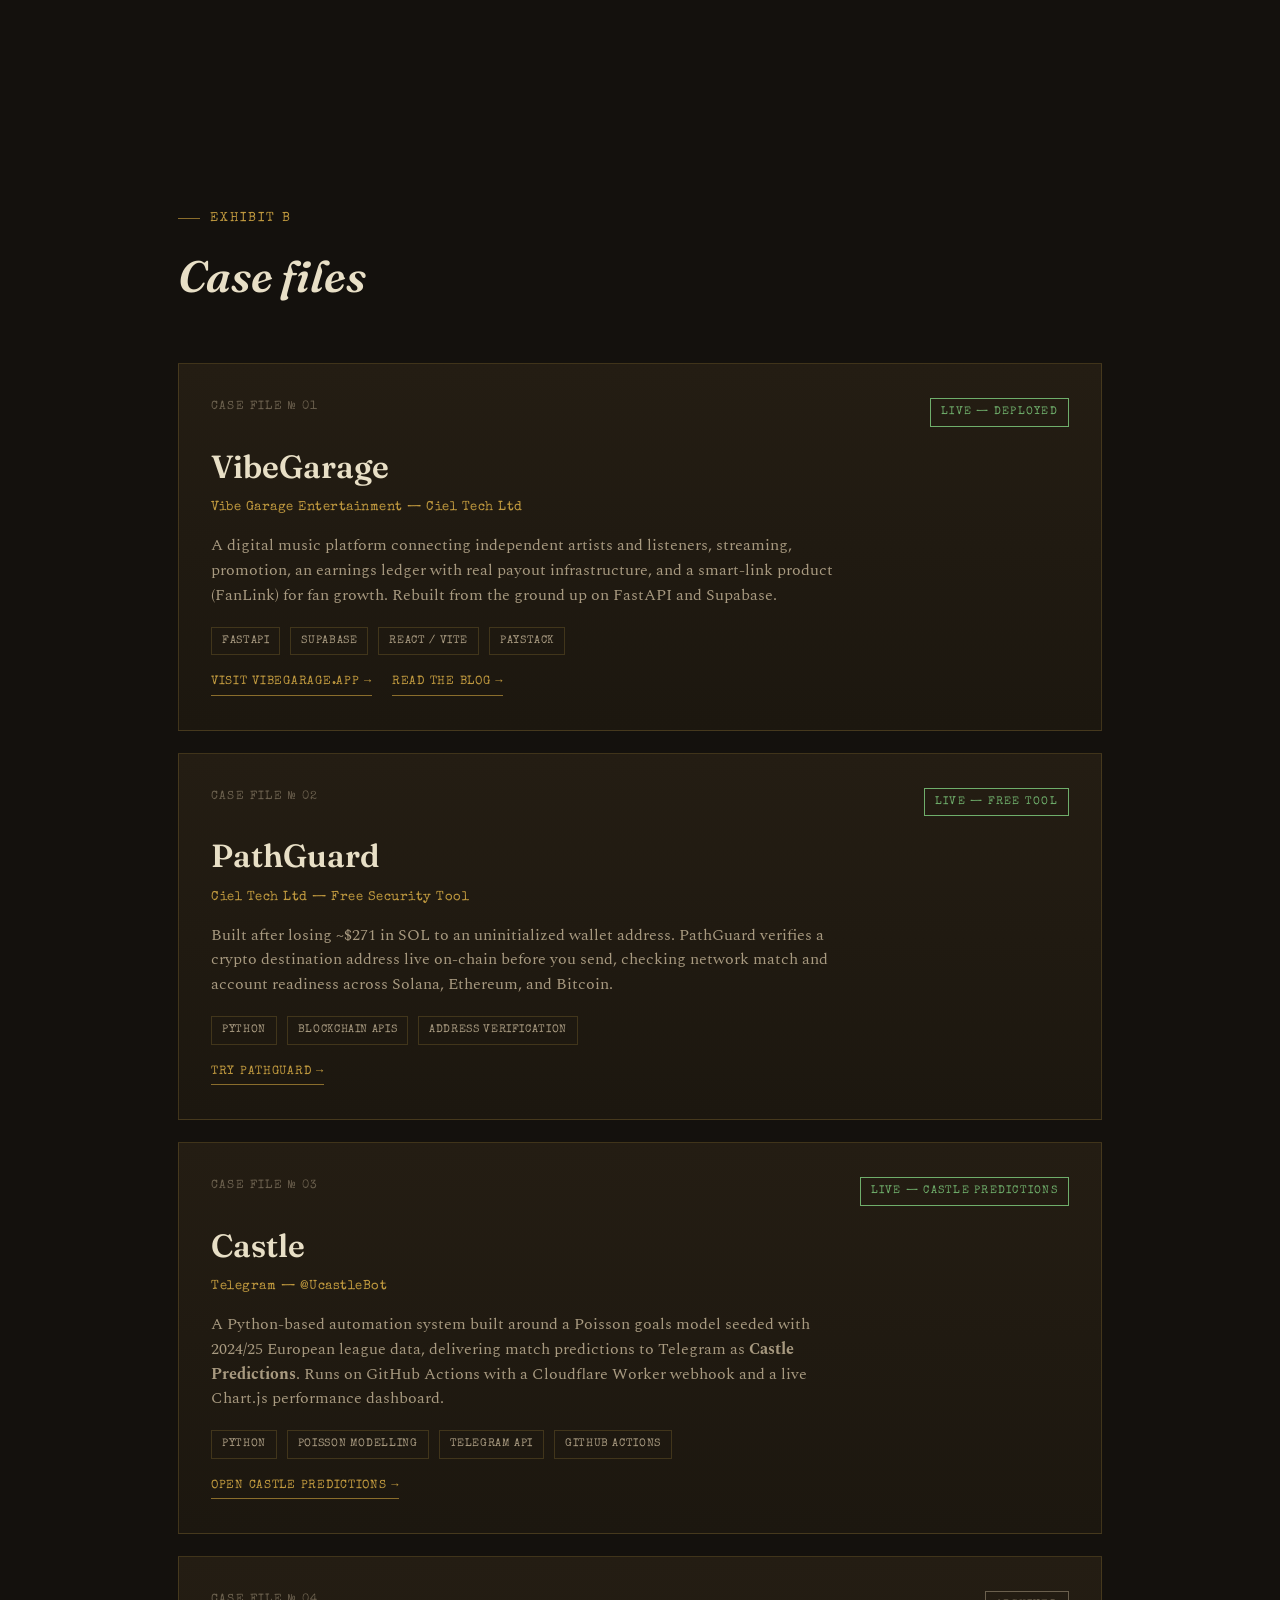
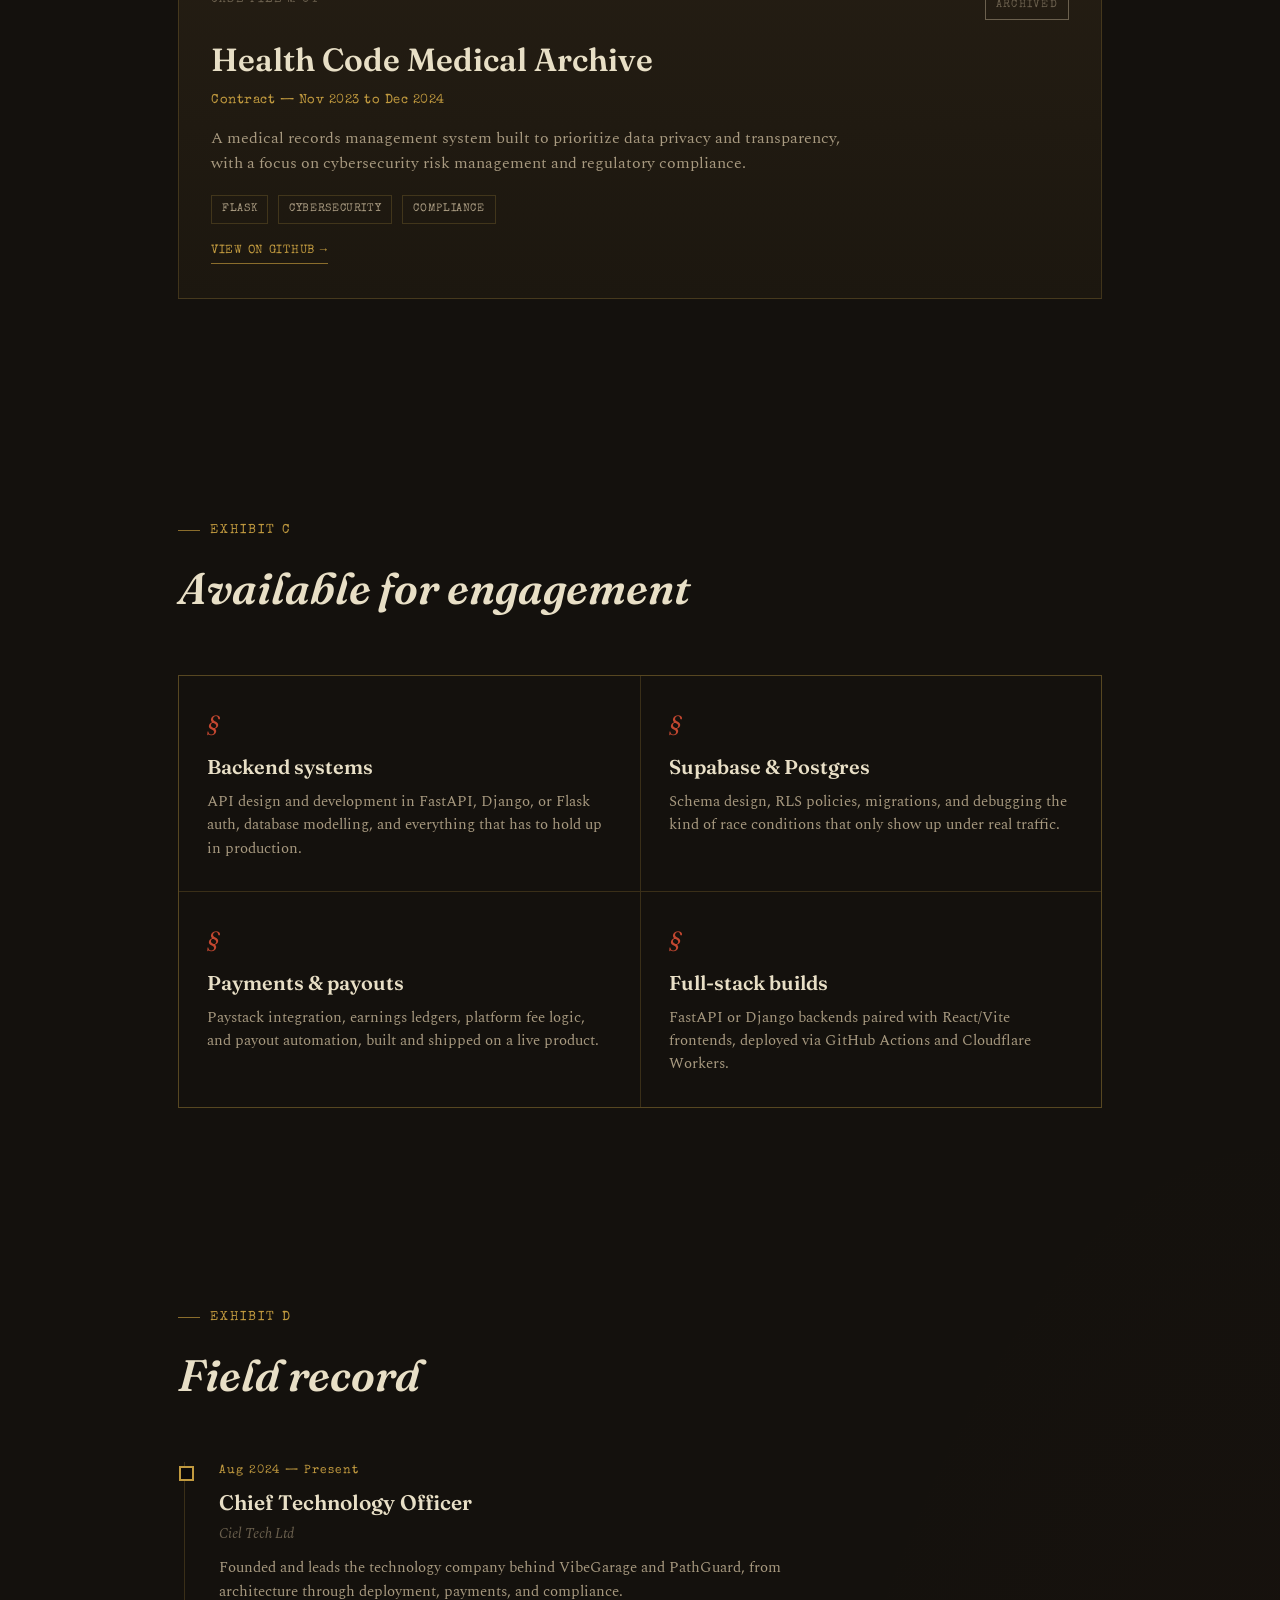
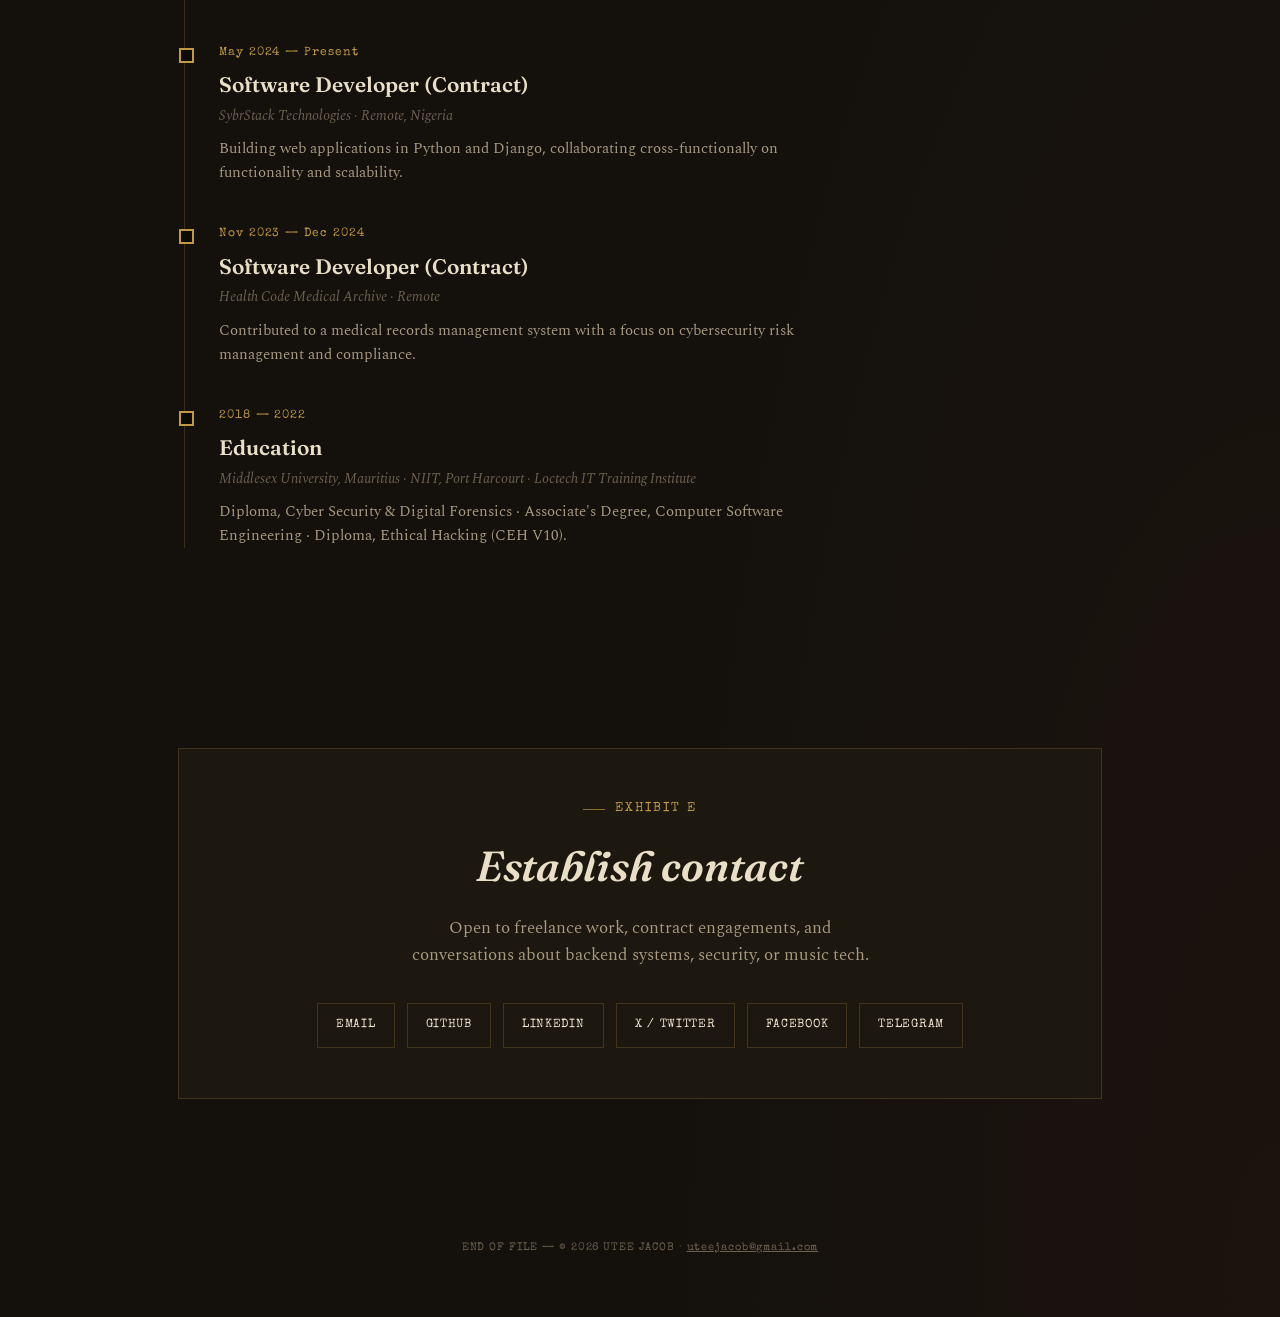
==== commit 9f70ef64: "chore: remove README.md and style.css files" ====
--- a/index.html
+++ b/index.html
@@ -400,7 +400,7 @@
 
     <div class="role-line">Software Developer <span class="sep">/</span> Business Developer <span class="sep">/</span> CTO, Ciel Tech Ltd</div>
 
-    <p class="hero-desc">Python-first backend engineer and founder building production-grade digital products — from music platforms to security tooling — out of Port Harcourt, Nigeria. Background in cybersecurity and digital forensics informs everything he ships.</p>
+    <p class="hero-desc">Python-first backend engineer and founder building production-grade digital products, from music platforms to security tooling out of Port Harcourt, Nigeria. Background in cybersecurity and digital forensics informs everything he ships.</p>
 
     <div class="hero-actions">
       <a href="#cases" class="btn primary">Review the case files</a>
@@ -428,8 +428,8 @@
 
       <div class="bio">
         <p><b>Utee Jacob</b> (Utibe-Abasi Jacob Udoh) is a Nigerian software developer, technology entrepreneur, and business developer. He is <b>CTO of Ciel Tech Ltd</b> and founder of <b>Vibe Garage Entertainment</b>, the company behind VibeGarage — a digital music platform helping independent artists distribute, promote, and monetize their work.</p>
-        <p>His technical focus sits in <b>Python backend development</b> — FastAPI, Django, and Flask — paired with React/TypeScript on the frontend and Supabase or SQLite underneath. A background in <b>cybersecurity and digital forensics</b>, including ethical hacking training, shapes how he approaches authentication, payments, and user data.</p>
-        <p>He doesn't stop at code. Product strategy, monetization, compliance, and marketing are part of the same job to him — building something people can actually pay for and trust.</p>
+        <p>His technical focus sits in <b>Python backend development</b>  FastAPI, Django, and Flask  paired with React/TypeScript on the frontend and Supabase or SQLite underneath. A background in <b>cybersecurity and digital forensics</b>, including ethical hacking training, shapes how he approaches authentication, payments, and user data.</p>
+        <p>He doesn't stop at code. Product strategy, monetization, compliance, and marketing are part of the same job to him  building something people can actually pay for and trust.</p>
 
         <dl class="facts">
           <div class="fact"><dt>Based</dt><dd>Port Harcourt, Nigeria</dd></div>
@@ -456,7 +456,7 @@
       </div>
       <h3>VibeGarage</h3>
       <div class="tagline">Vibe Garage Entertainment — Ciel Tech Ltd</div>
-      <p class="desc">A digital music platform connecting independent artists and listeners — streaming, promotion, an earnings ledger with real payout infrastructure, and a smart-link product (FanLink) for fan growth. Rebuilt from the ground up on FastAPI and Supabase.</p>
+      <p class="desc">A digital music platform connecting independent artists and listeners, streaming, promotion, an earnings ledger with real payout infrastructure, and a smart-link product (FanLink) for fan growth. Rebuilt from the ground up on FastAPI and Supabase.</p>
       <div class="case-meta">
         <span class="chip">FastAPI</span>
         <span class="chip">Supabase</span>
@@ -476,7 +476,7 @@
       </div>
       <h3>PathGuard</h3>
       <div class="tagline">Ciel Tech Ltd — Free Security Tool</div>
-      <p class="desc">Built after losing ~$271 in SOL to an uninitialized wallet address. PathGuard verifies a crypto destination address live on-chain before you send — checking network match and account readiness across Solana, Ethereum, and Bitcoin.</p>
+      <p class="desc">Built after losing ~$271 in SOL to an uninitialized wallet address. PathGuard verifies a crypto destination address live on-chain before you send, checking network match and account readiness across Solana, Ethereum, and Bitcoin.</p>
       <div class="case-meta">
         <span class="chip">Python</span>
         <span class="chip">Blockchain APIs</span>
@@ -492,7 +492,7 @@
         <div class="case-num">CASE FILE № 03</div>
         <div class="case-status live">Live — Castle Predictions</div>
       </div>
-      <h3>jarvis_bot</h3>
+      <h3>Castle</h3>
       <div class="tagline">Telegram — @UcastleBot</div>
       <p class="desc">A Python-based automation system built around a Poisson goals model seeded with 2024/25 European league data, delivering match predictions to Telegram as <b>Castle Predictions</b>. Runs on GitHub Actions with a Cloudflare Worker webhook and a live Chart.js performance dashboard.</p>
       <div class="case-meta">
@@ -537,7 +537,7 @@
       <div class="service">
         <div class="mark">§</div>
         <h4>Backend systems</h4>
-        <p>API design and development in FastAPI, Django, or Flask — auth, database modelling, and everything that has to hold up in production.</p>
+        <p>API design and development in FastAPI, Django, or Flask auth, database modelling, and everything that has to hold up in production.</p>
       </div>
       <div class="service">
         <div class="mark">§</div>
@@ -547,7 +547,7 @@
       <div class="service">
         <div class="mark">§</div>
         <h4>Payments &amp; payouts</h4>
-        <p>Paystack integration, earnings ledgers, platform fee logic, and payout automation — built and shipped on a live product.</p>
+        <p>Paystack integration, earnings ledgers, platform fee logic, and payout automation, built and shipped on a live product.</p>
       </div>
       <div class="service">
         <div class="mark">§</div>
@@ -570,7 +570,7 @@
         <div class="record-date">Aug 2024 — Present</div>
         <h4>Chief Technology Officer</h4>
         <div class="record-org">Ciel Tech Ltd</div>
-        <p>Founded and leads the technology company behind VibeGarage and PathGuard — from architecture through deployment, payments, and compliance.</p>
+        <p>Founded and leads the technology company behind VibeGarage and PathGuard, from architecture through deployment, payments, and compliance.</p>
       </div>
       <div class="record-item">
         <div class="record-date">May 2024 — Present</div>
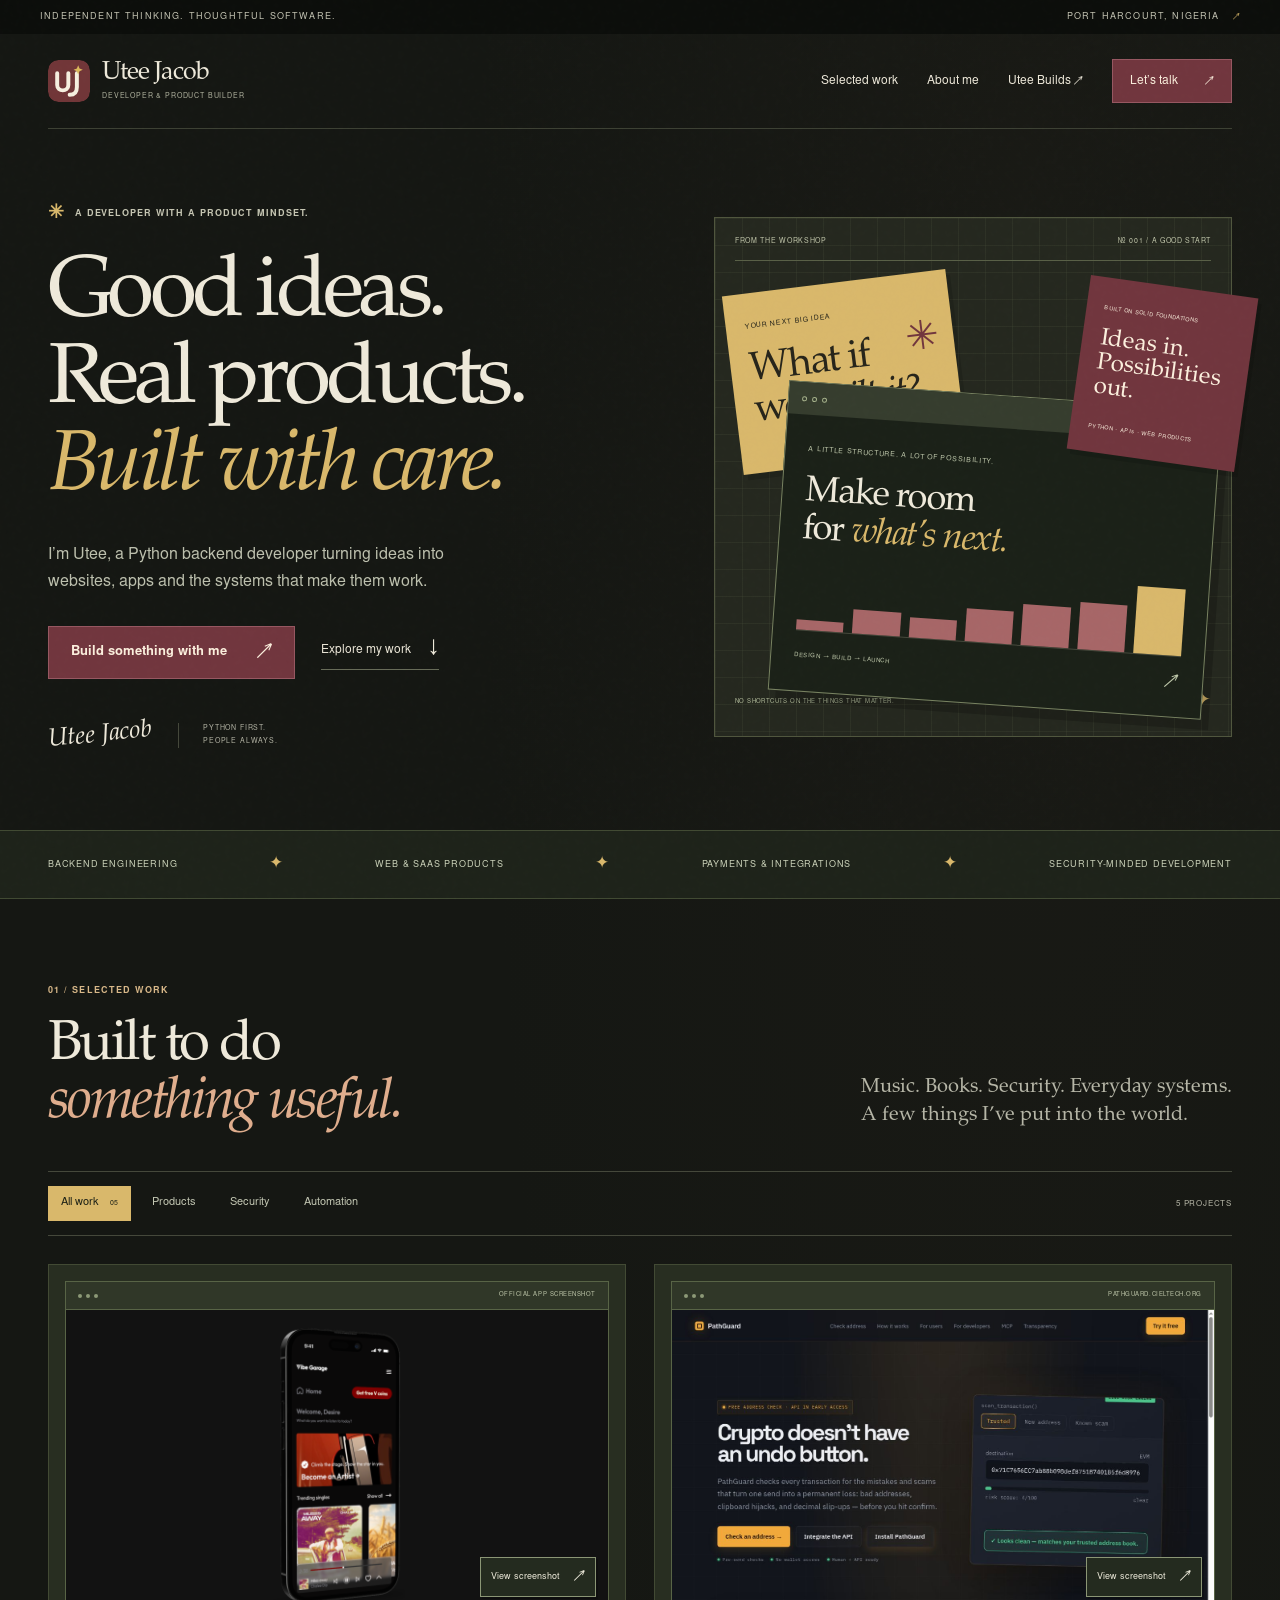
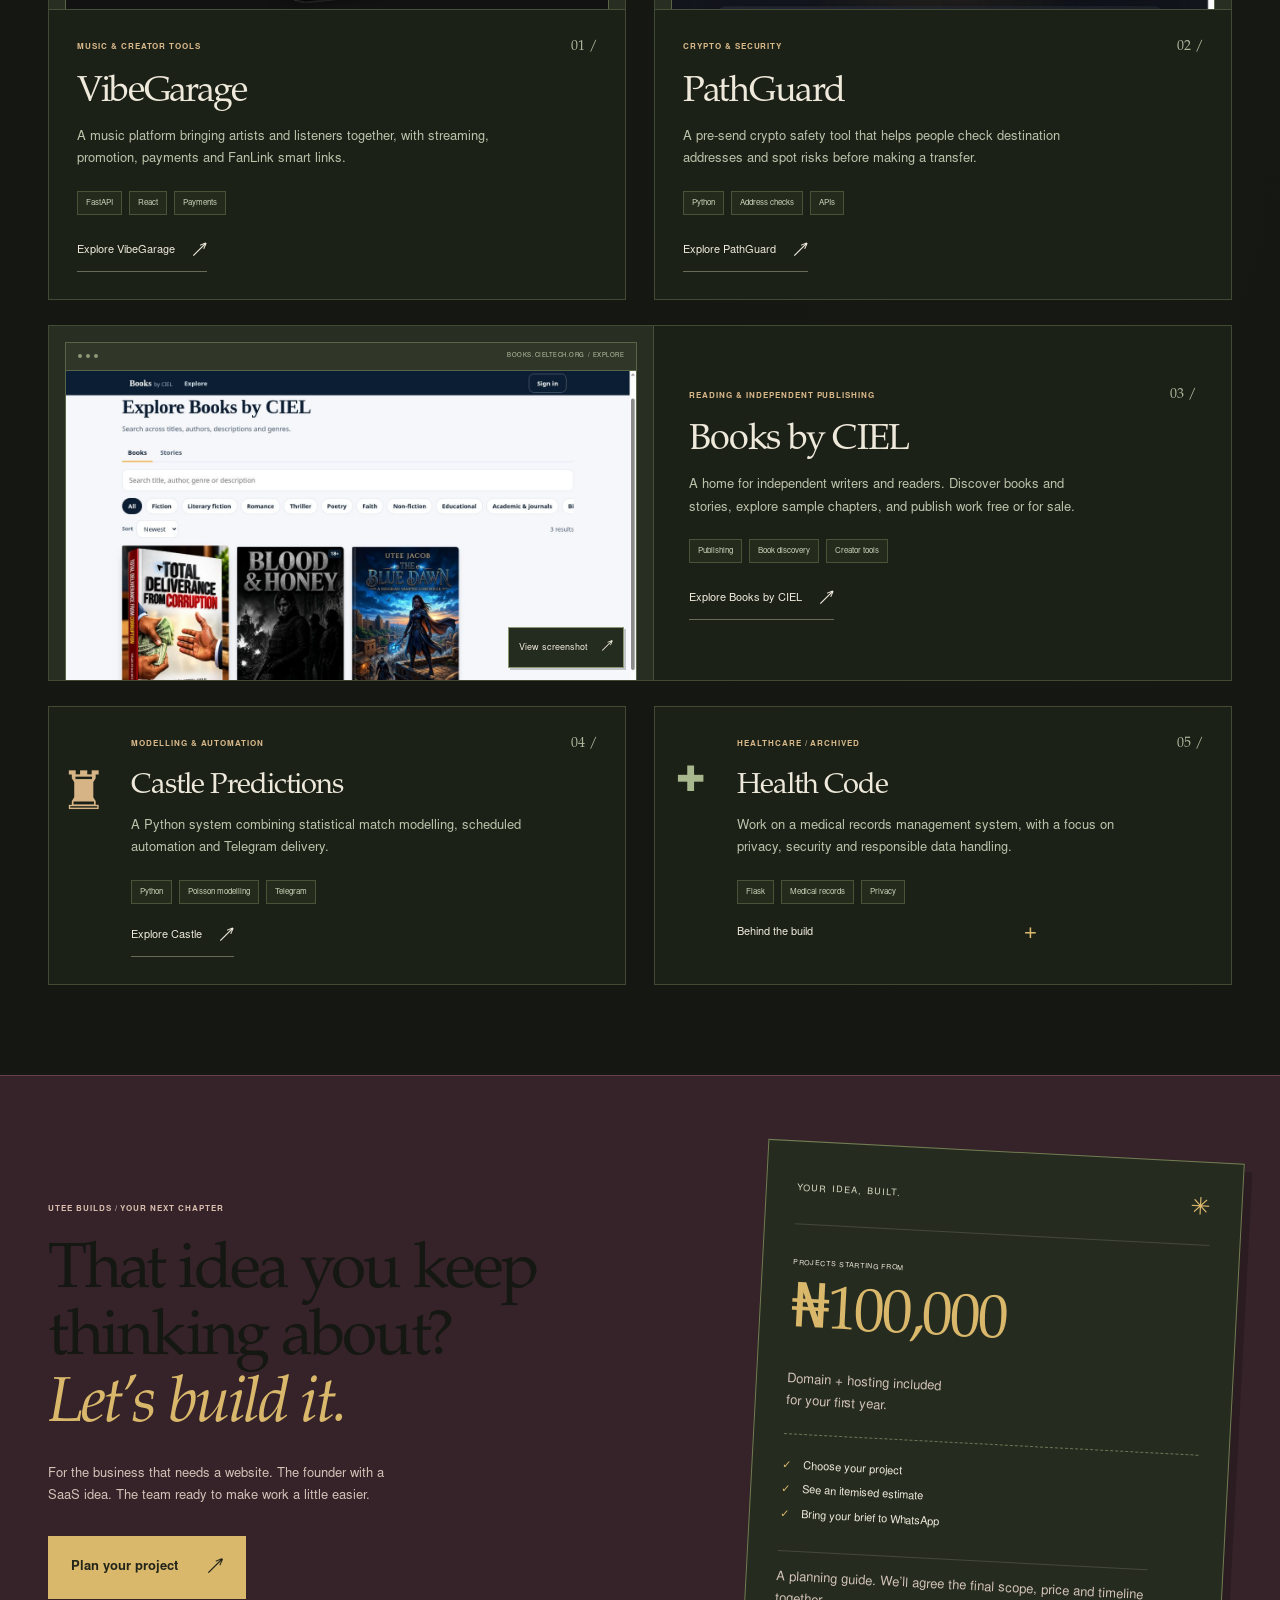
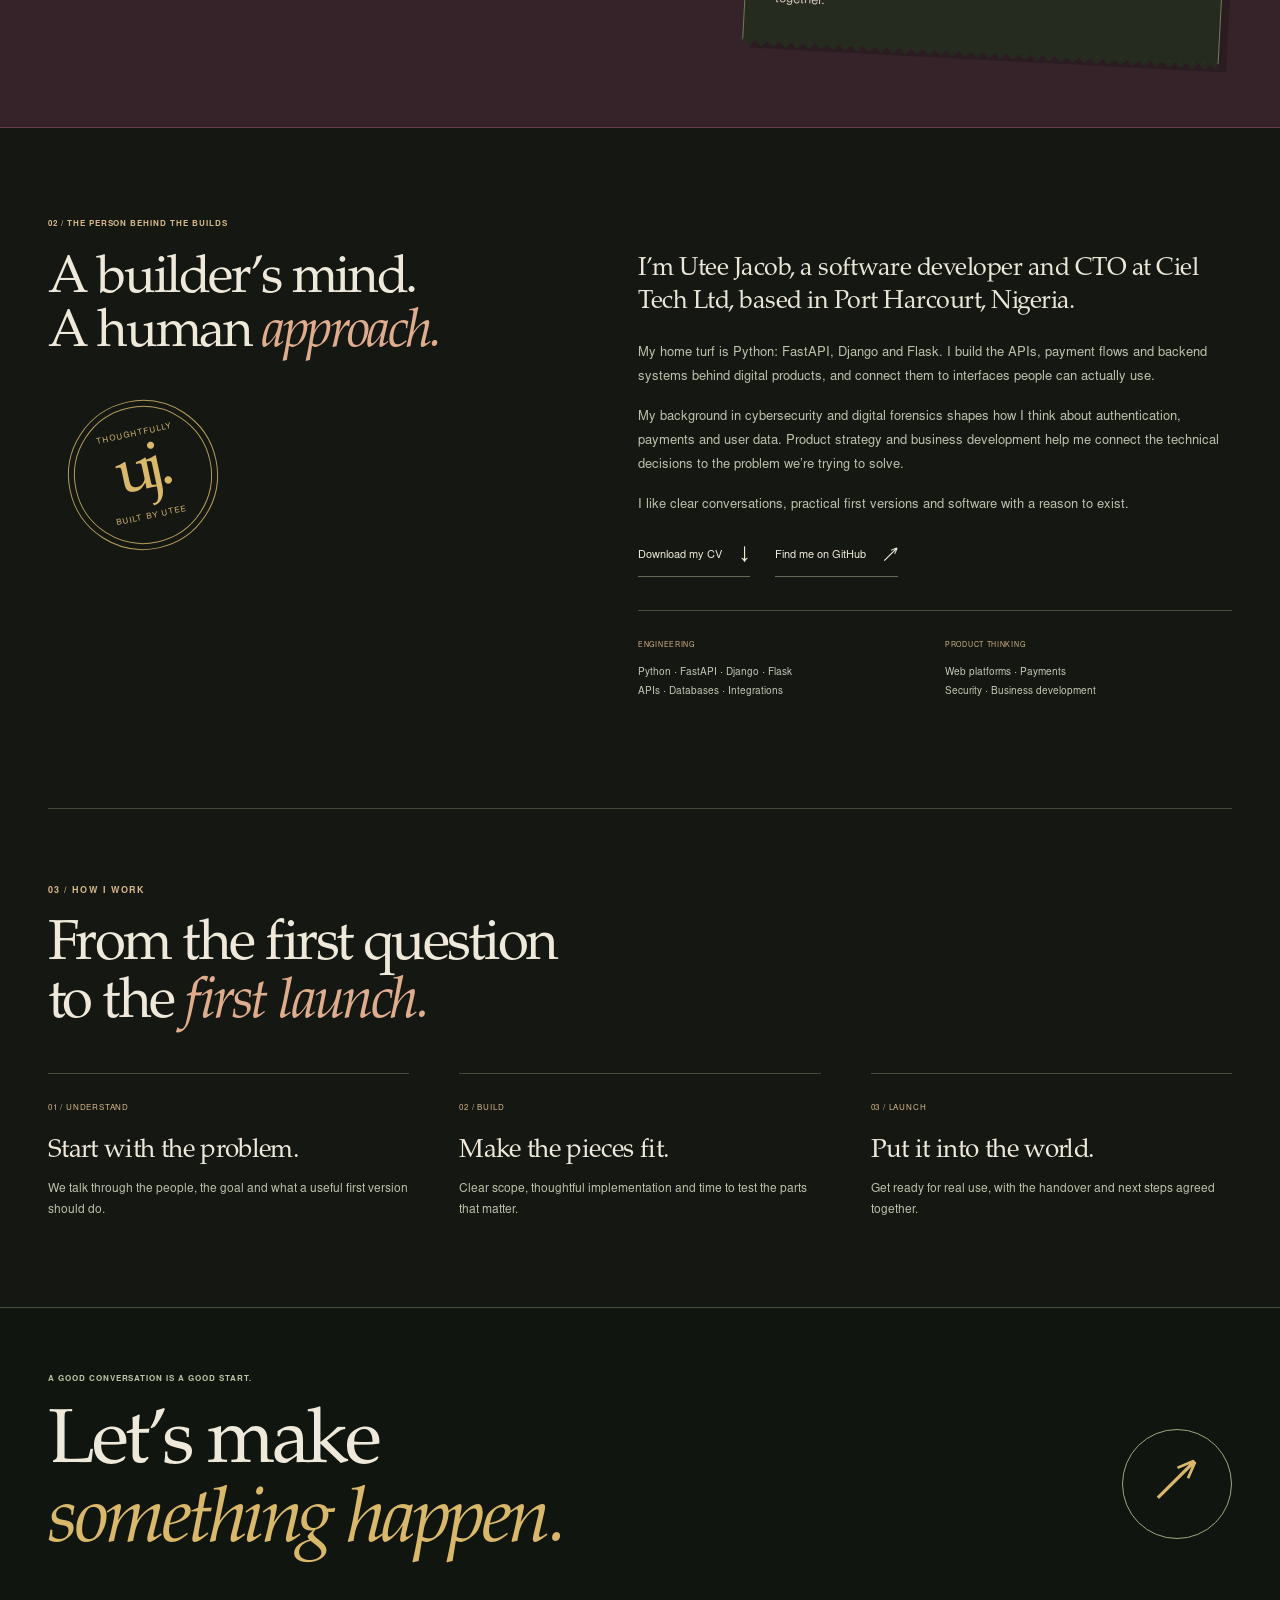
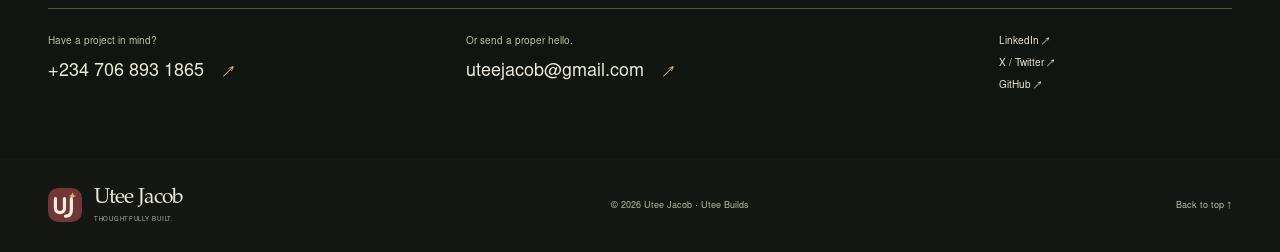
==== commit 332aa4e1: "Launch redesigned portfolio and Utee Builds project planner Publish the approved dark theme, real pr" ====
--- a/index.html
+++ b/index.html
@@ -1,629 +1,20 @@
-<!DOCTYPE html>
-<html lang="en">
-<head>
-<meta charset="UTF-8">
-<meta name="viewport" content="width=device-width, initial-scale=1.0">
-<title>Utee Jacob — Field Dossier</title>
-<meta name="description" content="Utee Jacob — Software developer, business developer, and founder of Ciel Tech Ltd. Backend engineering, cybersecurity, and digital products.">
-<link rel="preconnect" href="https://fonts.googleapis.com">
-<link rel="preconnect" href="https://fonts.gstatic.com" crossorigin>
-<link href="https://fonts.googleapis.com/css2?family=Fraunces:ital,opsz,wght@0,9..144,300;0,9..144,500;0,9..144,600;0,9..144,700;1,9..144,500&family=Special+Elite&family=Spectral:ital,wght@0,300;0,400;0,500;0,600;1,400&display=swap" rel="stylesheet">
-<style>
-  :root{
-    --bg: #14110d;
-    --bg-deep: #0c0a08;
-    --panel: #1c170f;
-    --panel-hi: #241d13;
-    --paper: #e8dfc6;
-    --ink: #ece2cc;
-    --ink-dim: #a89a80;
-    --ink-faint: #6b604e;
-    --brass: #c19a3f;
-    --brass-dim: #8a6d2c;
-    --oxblood: #9a3324;
-    --oxblood-bright: #c24730;
-    --line: rgba(193,154,63,0.22);
-    --shadow: rgba(0,0,0,0.55);
-    --serif-display: 'Fraunces', serif;
-    --type-label: 'Special Elite', 'Courier New', monospace;
-    --serif-body: 'Spectral', serif;
-  }
-
-  *{ box-sizing:border-box; }
-  html{ scroll-behavior:smooth; }
-  ::selection{ background:var(--oxblood); color:var(--paper); }
-
-  body{
-    margin:0;
-    background:
-      radial-gradient(ellipse 90% 60% at 50% -10%, rgba(193,154,63,0.08), transparent 60%),
-      radial-gradient(ellipse 80% 50% at 100% 100%, rgba(154,51,36,0.06), transparent 60%),
-      var(--bg);
-    color:var(--ink);
-    font-family:var(--serif-body);
-    font-size:17px;
-    line-height:1.6;
-    -webkit-font-smoothing:antialiased;
-    overflow-x:hidden;
-  }
-
-  /* film grain overlay */
-  body::before{
-    content:"";
-    position:fixed; inset:0;
-    z-index:200;
-    pointer-events:none;
-    opacity:0.05;
-    mix-blend-mode:overlay;
-    background-image:url("data:image/svg+xml,%3Csvg xmlns='http://www.w3.org/2000/svg' width='120' height='120'%3E%3Cfilter id='n'%3E%3CfeTurbulence type='fractalNoise' baseFrequency='0.85' numOctaves='2' stitchTiles='stitch'/%3E%3C/filter%3E%3Crect width='100%25' height='100%25' filter='url(%23n)'/%3E%3C/svg%3E");
-  }
-
-  .vignette{
-    position:fixed; inset:0; z-index:199; pointer-events:none;
-    box-shadow: inset 0 0 18vw rgba(0,0,0,0.65);
-  }
-
-  a{ color:inherit; }
-
-  .wrap{ max-width:980px; margin:0 auto; padding:0 28px; }
-
-  .eyebrow{
-    font-family:var(--type-label);
-    font-size:12.5px;
-    letter-spacing:0.16em;
-    text-transform:uppercase;
-    color:var(--brass);
-    display:flex; align-items:center; gap:10px;
-  }
-  .eyebrow::before{
-    content:""; width:22px; height:1px; background:var(--brass-dim);
-  }
-
-  .rule{
-    height:1px;
-    background:linear-gradient(90deg, var(--line), transparent 85%);
-    border:0;
-    margin:0;
-  }
-
-  /* ===== NAV ===== */
-  nav{
-    position:fixed; top:0; left:0; right:0; z-index:100;
-    backdrop-filter: blur(10px);
-    background:linear-gradient(180deg, rgba(12,10,8,0.92), rgba(12,10,8,0.78));
-    border-bottom:1px solid var(--line);
-  }
-  .navrow{
-    max-width:980px; margin:0 auto; padding:16px 28px;
-    display:flex; align-items:center; justify-content:space-between;
-  }
-  .navmark{
-    font-family:var(--type-label); font-size:13px; letter-spacing:0.08em;
-    color:var(--ink); text-decoration:none;
-  }
-  .navmark span{ color:var(--brass); }
-  .navlinks{ display:flex; gap:26px; list-style:none; margin:0; padding:0; }
-  .navlinks a{
-    font-family:var(--type-label); font-size:11.5px; letter-spacing:0.1em;
-    text-transform:uppercase; text-decoration:none; color:var(--ink-dim);
-    transition:color .25s ease;
-  }
-  .navlinks a:hover{ color:var(--brass); }
-  @media (max-width:640px){ .navlinks{ display:none; } }
-
-  /* ===== HERO ===== */
-  .hero{
-    position:relative;
-    min-height:100svh;
-    display:flex; flex-direction:column; justify-content:center;
-    padding:140px 0 80px;
-  }
-  .hero .wrap{ position:relative; }
-
-  .file-tab{
-    display:inline-flex; align-items:center; gap:8px;
-    font-family:var(--type-label); font-size:11.5px; letter-spacing:0.14em;
-    color:var(--ink-dim); text-transform:uppercase;
-    border:1px solid var(--line); padding:6px 12px;
-    background:var(--panel);
-    margin-bottom:28px;
-  }
-  .file-tab b{ color:var(--brass); font-weight:400; }
-  .dot{ width:6px; height:6px; border-radius:50%; background:var(--oxblood-bright); box-shadow:0 0 8px var(--oxblood-bright); }
-
-  h1.name{
-    font-family:var(--serif-display);
-    font-weight:600;
-    font-size:clamp(48px, 9vw, 104px);
-    line-height:0.98;
-    letter-spacing:-0.01em;
-    margin:0 0 6px;
-    color:var(--paper);
-  }
-  h1.name em{
-    font-style:italic; font-weight:500; color:var(--ink-faint);
-  }
-
-  .role-line{
-    font-family:var(--type-label);
-    font-size:clamp(13px,2vw,16px);
-    letter-spacing:0.06em;
-    color:var(--brass);
-    margin:18px 0 30px;
-  }
-  .role-line .sep{ color:var(--ink-faint); margin:0 10px; }
-
-  .hero-desc{
-    max-width:560px;
-    color:var(--ink-dim);
-    font-size:17px;
-    margin-bottom:40px;
-  }
-
-  .hero-actions{ display:flex; gap:16px; flex-wrap:wrap; align-items:center; }
-  .btn{
-    font-family:var(--type-label); font-size:12px; letter-spacing:0.1em; text-transform:uppercase;
-    text-decoration:none; padding:14px 22px;
-    border:1px solid var(--brass-dim); color:var(--paper);
-    position:relative; overflow:hidden;
-    transition:border-color .25s ease, color .25s ease;
-  }
-  .btn.primary{ background:var(--oxblood); border-color:var(--oxblood); color:#f3e9d8; }
-  .btn.primary:hover{ background:var(--oxblood-bright); border-color:var(--oxblood-bright); }
-  .btn.ghost:hover{ border-color:var(--brass); color:var(--brass); }
-
-  .btn-cv{
-    font-family:var(--type-label); font-size:12px; letter-spacing:0.1em; text-transform:uppercase;
-    text-decoration:none; padding:14px 22px 14px 18px;
-    color:var(--brass); border:1px dashed var(--brass-dim);
-    display:inline-flex; align-items:center; gap:9px;
-    transition:border-color .25s ease, color .25s ease, background .25s ease;
-  }
-  .btn-cv::before{
-    content:"⬇"; font-size:12px; line-height:1;
-  }
-  .btn-cv:hover{ border-color:var(--brass); color:var(--paper); background:rgba(193,154,63,0.08); }
-
-  /* stamp */
-  .stamp{
-    position:absolute;
-    top:36px; right:0;
-    width:150px; height:150px;
-    border:3px double var(--oxblood-bright);
-    border-radius:50%;
-    display:flex; align-items:center; justify-content:center;
-    color:var(--oxblood-bright);
-    opacity:0;
-    transform:rotate(-18deg) scale(2.6);
-    mix-blend-mode:normal;
-    animation: stamp-in 0.55s cubic-bezier(.2,.9,.3,1.1) 0.5s forwards;
-  }
-  .stamp svg{ width:100%; height:100%; }
-  .stamp text{
-    font-family:var(--type-label); font-size:10.6px; letter-spacing:2px; fill:var(--oxblood-bright);
-  }
-  .stamp .center{
-    position:absolute; font-family:var(--serif-display); font-style:italic; font-weight:600; font-size:15px;
-    color:var(--oxblood-bright);
-  }
-  @keyframes stamp-in{
-    0%{ opacity:0; transform:rotate(-18deg) scale(2.6); }
-    60%{ opacity:0.9; transform:rotate(-12deg) scale(0.94); }
-    100%{ opacity:0.85; transform:rotate(-12deg) scale(1); }
-  }
-  @media (max-width:760px){ .stamp{ position:static; margin:28px 0 0; transform:rotate(-8deg) scale(1); animation:none; opacity:0.85; width:118px;height:118px; } }
-  @media (prefers-reduced-motion: reduce){ .stamp{ animation:none; opacity:0.85; transform:rotate(-12deg) scale(1); } }
-
-  .scroll-cue{
-    margin-top:64px; font-family:var(--type-label); font-size:11px; color:var(--ink-faint);
-    letter-spacing:0.14em; text-transform:uppercase;
-  }
-
-  /* ===== SECTION shared ===== */
-  section{ padding:100px 0; position:relative; }
-  .section-head{ margin-bottom:52px; }
-  .section-title{
-    font-family:var(--serif-display); font-weight:600; font-style:italic;
-    font-size:clamp(30px,4.4vw,44px); color:var(--paper); margin:12px 0 0;
-  }
-
-  /* ===== DOSSIER / ABOUT ===== */
-  .dossier{
-    display:grid; grid-template-columns:220px 1fr; gap:52px;
-  }
-  @media (max-width:760px){ .dossier{ grid-template-columns:1fr; } }
-
-  .redacted-photo{
-    aspect-ratio:3/4;
-    background:
-      repeating-linear-gradient(115deg, rgba(0,0,0,0.4) 0 2px, transparent 2px 5px),
-      linear-gradient(160deg, #0f0d0a, #241d13);
-    border:1px solid var(--line);
-    position:relative;
-    display:flex; align-items:center; justify-content:center;
-  }
-  .redacted-photo span{
-    font-family:var(--type-label); font-size:11px; letter-spacing:0.1em;
-    color:var(--ink-faint); text-align:center; padding:0 16px; text-transform:uppercase;
-  }
-  .redacted-bar{
-    position:absolute; height:14px; background:#0a0806; left:14%; right:14%;
-  }
-  .redacted-bar.b1{ top:38%; }
-  .redacted-bar.b2{ top:52%; width:60%; left:20%; right:auto; }
-
-  .bio p{ color:var(--ink-dim); margin:0 0 18px; font-size:16.5px; }
-  .bio p b{ color:var(--paper); font-weight:600; }
-
-  .facts{
-    margin-top:30px; display:grid; grid-template-columns:1fr 1fr; gap:18px 30px;
-  }
-  @media (max-width:480px){ .facts{ grid-template-columns:1fr; } }
-  .fact dt{
-    font-family:var(--type-label); font-size:10.5px; letter-spacing:0.12em; text-transform:uppercase;
-    color:var(--brass-dim); margin-bottom:4px;
-  }
-  .fact dd{ margin:0; color:var(--ink); font-size:15px; }
-
-  /* ===== CASE FILES ===== */
-  .case{
-    border:1px solid var(--line);
-    background:linear-gradient(180deg, var(--panel-hi), var(--panel));
-    padding:34px 32px;
-    margin-bottom:22px;
-    position:relative;
-  }
-  .case-top{
-    display:flex; justify-content:space-between; align-items:flex-start; gap:20px; flex-wrap:wrap;
-    margin-bottom:14px;
-  }
-  .case-num{
-    font-family:var(--type-label); font-size:12px; color:var(--ink-faint); letter-spacing:0.1em;
-  }
-  .case-status{
-    font-family:var(--type-label); font-size:10.5px; letter-spacing:0.12em; text-transform:uppercase;
-    padding:5px 10px; border:1px solid currentColor;
-  }
-  .case-status.live{ color:#6fae6b; }
-  .case-status.dev{ color:var(--brass); }
-  .case-status.archived{ color:var(--ink-faint); }
-
-  .case h3{
-    font-family:var(--serif-display); font-weight:600; font-size:clamp(24px,3vw,32px);
-    color:var(--paper); margin:0 0 6px;
-  }
-  .case .tagline{ color:var(--brass); font-family:var(--type-label); font-size:12.5px; letter-spacing:0.04em; margin-bottom:16px; }
-  .case p.desc{ color:var(--ink-dim); font-size:15.5px; max-width:640px; margin:0 0 18px; }
-
-  .case-meta{ display:flex; flex-wrap:wrap; gap:8px 10px; margin-bottom:18px; }
-  .chip{
-    font-family:var(--type-label); font-size:10.5px; letter-spacing:0.06em; text-transform:uppercase;
-    color:var(--ink-dim); border:1px solid var(--line); padding:5px 10px;
-  }
-  .case-links{ display:flex; gap:20px; flex-wrap:wrap; }
-  .case-links a{
-    font-family:var(--type-label); font-size:12px; letter-spacing:0.06em; text-transform:uppercase;
-    color:var(--brass); text-decoration:none; border-bottom:1px solid var(--brass-dim); padding-bottom:2px;
-  }
-  .case-links a:hover{ color:var(--paper); border-color:var(--paper); }
-
-  /* ===== SERVICES ===== */
-  .services{ display:grid; grid-template-columns:1fr 1fr; gap:1px; background:var(--line); border:1px solid var(--line); }
-  @media (max-width:640px){ .services{ grid-template-columns:1fr; } }
-  .service{ background:var(--bg); padding:30px 28px; }
-  .service .mark{ color:var(--oxblood-bright); font-family:var(--serif-display); font-style:italic; font-size:22px; }
-  .service h4{ font-family:var(--serif-display); font-weight:600; color:var(--paper); font-size:20px; margin:10px 0 8px; }
-  .service p{ color:var(--ink-dim); font-size:14.5px; margin:0; }
-
-  /* ===== RECORD / EXPERIENCE ===== */
-  .record{ border-left:1px solid var(--line); margin-left:6px; }
-  .record-item{ position:relative; padding:0 0 40px 34px; }
-  .record-item:last-child{ padding-bottom:0; }
-  .record-item::before{
-    content:""; position:absolute; left:-6px; top:4px; width:11px; height:11px;
-    background:var(--bg-deep); border:2px solid var(--brass);
-  }
-  .record-date{ font-family:var(--type-label); font-size:11.5px; color:var(--brass); letter-spacing:0.08em; margin-bottom:6px; }
-  .record-item h4{ font-family:var(--serif-display); font-size:21px; font-weight:600; color:var(--paper); margin:0 0 4px; }
-  .record-org{ color:var(--ink-faint); font-size:13.5px; font-style:italic; margin-bottom:10px; }
-  .record-item p{ color:var(--ink-dim); font-size:15px; margin:0; max-width:600px; }
-
-  /* ===== CONTACT ===== */
-  .contact-box{
-    border:1px solid var(--line);
-    background:var(--panel);
-    padding:50px 44px;
-    text-align:center;
-  }
-  @media (max-width:600px){ .contact-box{ padding:40px 24px; } }
-  .contact-box h2{
-    font-family:var(--serif-display); font-style:italic; font-weight:600;
-    font-size:clamp(28px,4vw,42px); color:var(--paper); margin:0 0 14px;
-  }
-  .contact-box > p{ color:var(--ink-dim); max-width:480px; margin:0 auto 34px; }
-  .contact-grid{
-    display:flex; flex-wrap:wrap; justify-content:center; gap:12px;
-  }
-  .contact-grid a{
-    font-family:var(--type-label); font-size:12px; letter-spacing:0.06em; text-transform:uppercase;
-    text-decoration:none; color:var(--ink); border:1px solid var(--line); padding:12px 18px;
-    transition:border-color .25s ease, color .25s ease;
-  }
-  .contact-grid a:hover{ border-color:var(--brass); color:var(--brass); }
-
-  footer{
-    padding:40px 0 60px; text-align:center;
-    font-family:var(--type-label); font-size:11px; letter-spacing:0.08em;
-    color:var(--ink-faint);
-  }
-  footer a{ color:var(--ink-faint); text-decoration:underline; }
-
-  .reveal{ opacity:0; transform:translateY(18px); transition:opacity .7s ease, transform .7s ease; }
-  .reveal.in{ opacity:1; transform:translateY(0); }
-</style>
-</head>
-<body>
-
-<div class="vignette"></div>
-
-<nav>
-  <div class="navrow">
-    <a href="#top" class="navmark">UTEE <span>JACOB</span></a>
-    <ul class="navlinks">
-      <li><a href="#dossier">Dossier</a></li>
-      <li><a href="#cases">Case Files</a></li>
-      <li><a href="#services">Services</a></li>
-      <li><a href="#record">Record</a></li>
-      <li><a href="#contact">Contact</a></li>
-    </ul>
-  </div>
-</nav>
-
-<header class="hero" id="top">
-  <div class="wrap">
-
-    <div class="stamp" aria-hidden="true">
-      <svg viewBox="0 0 150 150">
-        <defs>
-          <path id="circlePath" d="M 75,75 m -58,0 a 58,58 0 1,1 116,0 a 58,58 0 1,1 -116,0" />
-        </defs>
-        <text>
-          <textPath href="#circlePath" startOffset="2%">CLEARANCE GRANTED · CIEL TECH LTD ·</textPath>
-        </text>
-      </svg>
-      <div class="center">FILE&nbsp;OPEN</div>
-    </div>
-
-    <div class="file-tab"><span class="dot"></span> Personnel File <b>№ 0996</b> — Status: Active</div>
-
-    <h1 class="name">Utee<br><em>Jacob</em></h1>
-
-    <div class="role-line">Software Developer <span class="sep">/</span> Business Developer <span class="sep">/</span> CTO, Ciel Tech Ltd</div>
-
-    <p class="hero-desc">Python-first backend engineer and founder building production-grade digital products, from music platforms to security tooling out of Port Harcourt, Nigeria. Background in cybersecurity and digital forensics informs everything he ships.</p>
-
-    <div class="hero-actions">
-      <a href="#cases" class="btn primary">Review the case files</a>
-      <a href="#contact" class="btn ghost">Establish contact</a>
-      <a href="assets/Utee_Jacob_CV.pdf" download class="btn-cv">Download CV</a>
-    </div>
-
-    <div class="scroll-cue">↓ Continue reading</div>
-  </div>
-</header>
-
-<section id="dossier">
-  <div class="wrap">
-    <div class="section-head reveal">
-      <div class="eyebrow">Exhibit A</div>
-      <h2 class="section-title">Subject profile</h2>
-    </div>
-
-    <div class="dossier reveal">
-      <div class="redacted-photo">
-        <div class="redacted-bar b1"></div>
-        <div class="redacted-bar b2"></div>
-        <span>Photograph<br>on file</span>
-      </div>
-
-      <div class="bio">
-        <p><b>Utee Jacob</b> (Utibe-Abasi Jacob Udoh) is a Nigerian software developer, technology entrepreneur, and business developer. He is <b>CTO of Ciel Tech Ltd</b> and founder of <b>Vibe Garage Entertainment</b>, the company behind VibeGarage — a digital music platform helping independent artists distribute, promote, and monetize their work.</p>
-        <p>His technical focus sits in <b>Python backend development</b>  FastAPI, Django, and Flask  paired with React/TypeScript on the frontend and Supabase or SQLite underneath. A background in <b>cybersecurity and digital forensics</b>, including ethical hacking training, shapes how he approaches authentication, payments, and user data.</p>
-        <p>He doesn't stop at code. Product strategy, monetization, compliance, and marketing are part of the same job to him  building something people can actually pay for and trust.</p>
-
-        <dl class="facts">
-          <div class="fact"><dt>Based</dt><dd>Port Harcourt, Nigeria</dd></div>
-          <div class="fact"><dt>Specialty</dt><dd>Python &amp; Backend Systems</dd></div>
-          <div class="fact"><dt>Background</dt><dd>Cybersecurity &amp; Digital Forensics</dd></div>
-          <div class="fact"><dt>Currently</dt><dd>CTO, Ciel Tech Ltd</dd></div>
-        </dl>
-      </div>
-    </div>
-  </div>
-</section>
-
-<section id="cases">
-  <div class="wrap">
-    <div class="section-head reveal">
-      <div class="eyebrow">Exhibit B</div>
-      <h2 class="section-title">Case files</h2>
-    </div>
-
-    <div class="case reveal">
-      <div class="case-top">
-        <div class="case-num">CASE FILE № 01</div>
-        <div class="case-status live">Live — Deployed</div>
-      </div>
-      <h3>VibeGarage</h3>
-      <div class="tagline">Vibe Garage Entertainment — Ciel Tech Ltd</div>
-      <p class="desc">A digital music platform connecting independent artists and listeners, streaming, promotion, an earnings ledger with real payout infrastructure, and a smart-link product (FanLink) for fan growth. Rebuilt from the ground up on FastAPI and Supabase.</p>
-      <div class="case-meta">
-        <span class="chip">FastAPI</span>
-        <span class="chip">Supabase</span>
-        <span class="chip">React / Vite</span>
-        <span class="chip">Paystack</span>
-      </div>
-      <div class="case-links">
-        <a href="https://vibegarage.app" target="_blank" rel="noopener">Visit vibegarage.app →</a>
-        <a href="https://blog.vibegarage.app" target="_blank" rel="noopener">Read the blog →</a>
-      </div>
-    </div>
-
-    <div class="case reveal">
-      <div class="case-top">
-        <div class="case-num">CASE FILE № 02</div>
-        <div class="case-status live">Live — Free Tool</div>
-      </div>
-      <h3>PathGuard</h3>
-      <div class="tagline">Ciel Tech Ltd — Free Security Tool</div>
-      <p class="desc">Built after losing ~$271 in SOL to an uninitialized wallet address. PathGuard verifies a crypto destination address live on-chain before you send, checking network match and account readiness across Solana, Ethereum, and Bitcoin.</p>
-      <div class="case-meta">
-        <span class="chip">Python</span>
-        <span class="chip">Blockchain APIs</span>
-        <span class="chip">Address Verification</span>
-      </div>
-      <div class="case-links">
-        <a href="https://t.me/PathGuard_bot" target="_blank" rel="noopener">Try PathGuard →</a>
-      </div>
-    </div>
-
-    <div class="case reveal">
-      <div class="case-top">
-        <div class="case-num">CASE FILE № 03</div>
-        <div class="case-status live">Live — Castle Predictions</div>
-      </div>
-      <h3>Castle</h3>
-      <div class="tagline">Telegram — @UcastleBot</div>
-      <p class="desc">A Python-based automation system built around a Poisson goals model seeded with 2024/25 European league data, delivering match predictions to Telegram as <b>Castle Predictions</b>. Runs on GitHub Actions with a Cloudflare Worker webhook and a live Chart.js performance dashboard.</p>
-      <div class="case-meta">
-        <span class="chip">Python</span>
-        <span class="chip">Poisson Modelling</span>
-        <span class="chip">Telegram API</span>
-        <span class="chip">GitHub Actions</span>
-      </div>
-      <div class="case-links">
-        <a href="https://t.me/UcastleBot" target="_blank" rel="noopener">Open Castle Predictions →</a>
-      </div>
-    </div>
-
-    <div class="case reveal">
-      <div class="case-top">
-        <div class="case-num">CASE FILE № 04</div>
-        <div class="case-status archived">Archived</div>
-      </div>
-      <h3>Health Code Medical Archive</h3>
-      <div class="tagline">Contract — Nov 2023 to Dec 2024</div>
-      <p class="desc">A medical records management system built to prioritize data privacy and transparency, with a focus on cybersecurity risk management and regulatory compliance.</p>
-      <div class="case-meta">
-        <span class="chip">Flask</span>
-        <span class="chip">Cybersecurity</span>
-        <span class="chip">Compliance</span>
-      </div>
-      <div class="case-links">
-        <a href="https://github.com/utee" target="_blank" rel="noopener">View on GitHub →</a>
-      </div>
-    </div>
-  </div>
-</section>
-
-<section id="services">
-  <div class="wrap">
-    <div class="section-head reveal">
-      <div class="eyebrow">Exhibit C</div>
-      <h2 class="section-title">Available for engagement</h2>
-    </div>
-
-    <div class="services reveal">
-      <div class="service">
-        <div class="mark">§</div>
-        <h4>Backend systems</h4>
-        <p>API design and development in FastAPI, Django, or Flask auth, database modelling, and everything that has to hold up in production.</p>
-      </div>
-      <div class="service">
-        <div class="mark">§</div>
-        <h4>Supabase &amp; Postgres</h4>
-        <p>Schema design, RLS policies, migrations, and debugging the kind of race conditions that only show up under real traffic.</p>
-      </div>
-      <div class="service">
-        <div class="mark">§</div>
-        <h4>Payments &amp; payouts</h4>
-        <p>Paystack integration, earnings ledgers, platform fee logic, and payout automation, built and shipped on a live product.</p>
-      </div>
-      <div class="service">
-        <div class="mark">§</div>
-        <h4>Full-stack builds</h4>
-        <p>FastAPI or Django backends paired with React/Vite frontends, deployed via GitHub Actions and Cloudflare Workers.</p>
-      </div>
-    </div>
-  </div>
-</section>
-
-<section id="record">
-  <div class="wrap">
-    <div class="section-head reveal">
-      <div class="eyebrow">Exhibit D</div>
-      <h2 class="section-title">Field record</h2>
-    </div>
-
-    <div class="record reveal">
-      <div class="record-item">
-        <div class="record-date">Aug 2024 — Present</div>
-        <h4>Chief Technology Officer</h4>
-        <div class="record-org">Ciel Tech Ltd</div>
-        <p>Founded and leads the technology company behind VibeGarage and PathGuard, from architecture through deployment, payments, and compliance.</p>
-      </div>
-      <div class="record-item">
-        <div class="record-date">May 2024 — Present</div>
-        <h4>Software Developer (Contract)</h4>
-        <div class="record-org">SybrStack Technologies · Remote, Nigeria</div>
-        <p>Building web applications in Python and Django, collaborating cross-functionally on functionality and scalability.</p>
-      </div>
-      <div class="record-item">
-        <div class="record-date">Nov 2023 — Dec 2024</div>
-        <h4>Software Developer (Contract)</h4>
-        <div class="record-org">Health Code Medical Archive · Remote</div>
-        <p>Contributed to a medical records management system with a focus on cybersecurity risk management and compliance.</p>
-      </div>
-      <div class="record-item">
-        <div class="record-date">2018 — 2022</div>
-        <h4>Education</h4>
-        <div class="record-org">Middlesex University, Mauritius · NIIT, Port Harcourt · Loctech IT Training Institute</div>
-        <p>Diploma, Cyber Security &amp; Digital Forensics · Associate's Degree, Computer Software Engineering · Diploma, Ethical Hacking (CEH V10).</p>
-      </div>
-    </div>
-  </div>
-</section>
-
-<section id="contact">
-  <div class="wrap">
-    <div class="contact-box reveal">
-      <div class="eyebrow" style="justify-content:center; margin-bottom:14px;">Exhibit E</div>
-      <h2>Establish contact</h2>
-      <p>Open to freelance work, contract engagements, and conversations about backend systems, security, or music tech.</p>
-      <div class="contact-grid">
-        <a href="mailto:uteejacob@gmail.com">Email</a>
-        <a href="https://github.com/Utee" target="_blank" rel="noopener">GitHub</a>
-        <a href="https://www.linkedin.com/in/uteejacob/" target="_blank" rel="noopener">LinkedIn</a>
-        <a href="https://x.com/UtibeAbasiJacob" target="_blank" rel="noopener">X / Twitter</a>
-        <a href="https://web.facebook.com/UtibeAbasiJacobUdoh" target="_blank" rel="noopener">Facebook</a>
-        <a href="https://t.me/UteeJacob" target="_blank" rel="noopener">Telegram</a>
-      </div>
-    </div>
-  </div>
-</section>
-
-<footer>
-  <div class="wrap">
-    END OF FILE — © 2026 UTEE JACOB · <a href="mailto:uteejacob@gmail.com">uteejacob@gmail.com</a>
-  </div>
-</footer>
-
-<script>
-  const io = new IntersectionObserver((entries)=>{
-    entries.forEach(e=>{ if(e.isIntersecting){ e.target.classList.add('in'); io.unobserve(e.target); } });
-  }, { threshold: 0.12 });
-  document.querySelectorAll('.reveal').forEach(el=>io.observe(el));
-</script>
-
-</body>
-</html>+<!doctype html>
+<html lang="en"><head><meta charset="utf-8"><meta name="viewport" content="width=device-width,initial-scale=1"><meta name="theme-color" content="#151713"><meta name="description" content="Utee Jacob — Python backend developer and CTO at Ciel Tech Ltd. Explore my work or plan your next website, app or SaaS product with Utee Builds."><title>Utee Jacob — Thoughtfully built.</title><meta name="author" content="Utee Jacob"><meta property="og:title" content="Utee Jacob — Thoughtfully built."><meta property="og:type" content="website"><meta property="og:description" content="Explore my work or plan your next website, app or SaaS product with Utee Builds."><link rel="icon" href="assets/brand/favicon.svg" type="image/svg+xml"><link rel="icon" href="assets/brand/favicon-32.png" sizes="32x32"><link rel="apple-touch-icon" href="assets/brand/apple-touch-icon.png"><link rel="manifest" href="site.webmanifest"><link rel="stylesheet" href="builds/styles.css"><link rel="stylesheet" href="site.css"><script src="site.js" defer></script><link rel="stylesheet" href="dark.css"></head>
+<body class="portfolio-page"><a class="skip-link" href="#main">Skip to content</a><div class="studio-bar"><span>INDEPENDENT THINKING. THOUGHTFUL SOFTWARE.</span><span>PORT HARCOURT, NIGERIA <i aria-hidden="true">↗</i></span></div>
+<header class="studio-header shell"><a href="./" class="studio-brand" aria-label="Utee Jacob home"><img src="assets/brand/favicon.svg" alt="" width="42" height="42"><span>Utee Jacob<small>DEVELOPER & PRODUCT BUILDER</small></span></a><button class="menu-toggle" type="button" aria-expanded="false" aria-controls="studio-nav">Menu <span aria-hidden="true">☰</span></button><nav class="studio-nav" id="studio-nav" aria-label="Main navigation"><a href="#work">Selected work</a><a href="#about">About me</a><a href="builds/">Utee Builds <span aria-hidden="true">↗</span></a><a class="studio-nav-cta" href="#contact">Let’s talk <span aria-hidden="true">↗</span></a></nav></header>
+<main id="main"><section class="portfolio-hero shell"><div class="hero-editorial"><p class="eyebrow"><span class="gold-star" aria-hidden="true">✳</span> A DEVELOPER WITH A PRODUCT MINDSET.</p><h1>Good ideas.<br>Real products.<br><em>Built with care.</em></h1><p class="hero-deck">I’m Utee, a Python backend developer turning ideas into websites, apps and the systems that make them work.</p><div class="hero-buttons"><a href="builds/" class="button primary">Build something with me <span aria-hidden="true">↗</span></a><a href="#work" class="underlined">Explore my work <span aria-hidden="true">↓</span></a></div><div class="hero-signoff"><span class="signature">Utee Jacob</span><span>PYTHON FIRST.<br>PEOPLE ALWAYS.</span></div></div>
+<div class="studio-board" aria-label="Illustration of a product moving from an idea to a working system"><div class="board-top"><span>FROM THE WORKSHOP</span><span>№ 001 / A GOOD START</span></div><div class="board-note"><span>YOUR NEXT BIG IDEA</span><p>What if<br>we <em>built it?</em></p><span class="note-star" aria-hidden="true">✳</span></div><div class="window-study"><div class="window-top"><span><i></i><i></i><i></i></span><span>idea → product</span></div><div class="window-body"><span class="micro-label">A LITTLE STRUCTURE. A LOT OF POSSIBILITY.</span><div class="study-title">Make room<br>for <em>what’s next.</em></div><div class="study-chart" aria-hidden="true"><i></i><i></i><i></i><i></i><i></i><i></i><i></i></div><div class="study-bottom"><span>DESIGN → BUILD → LAUNCH</span><b>↗</b></div></div></div><div class="board-ticket"><span>BUILT ON SOLID FOUNDATIONS</span><strong>Ideas in.<br>Possibilities out.</strong><span>PYTHON · APIs · WEB PRODUCTS</span></div><div class="board-caption"><span>NO SHORTCUTS ON THE THINGS THAT MATTER.</span><span aria-hidden="true">✦</span></div></div></section>
+<div class="specialties"><div class="shell"><span>BACKEND ENGINEERING</span><i>✦</i><span>WEB & SAAS PRODUCTS</span><i>✦</i><span>PAYMENTS & INTEGRATIONS</span><i>✦</i><span>SECURITY-MINDED DEVELOPMENT</span></div></div>
+<section class="work-section shell" id="work" aria-labelledby="work-title"><div class="editorial-heading"><div><p class="eyebrow">01 / SELECTED WORK</p><h2 id="work-title">Built to do<br><em>something useful.</em></h2></div><p>Music. Books. Security. Everyday systems. <br>A few things I’ve put into the world.</p></div><div class="work-toolbar"><div class="work-filters" role="group" aria-label="Filter projects"><button type="button" data-filter="all" aria-pressed="true">All work <span>05</span></button><button type="button" data-filter="products" aria-pressed="false">Products</button><button type="button" data-filter="security" aria-pressed="false">Security</button><button type="button" data-filter="automation" aria-pressed="false">Automation</button></div><span class="micro-label" id="work-count" role="status">5 PROJECTS</span></div>
+<div class="project-showcase">
+<article class="work-card" data-category="products"><div class="product-screenshot mobile-product-shot"><div class="screenshot-bar"><span aria-hidden="true"><i></i><i></i><i></i></span><span>OFFICIAL APP SCREENSHOT</span></div><button type="button" class="screenshot-open" data-image="assets/work/vibegarage-app.svg" data-title="VibeGarage" aria-label="Enlarge VibeGarage screenshot"><img src="assets/work/vibegarage-app.svg" alt="VibeGarage product screenshot" loading="lazy" decoding="async"><span class="screenshot-zoom">View screenshot <span aria-hidden="true">↗</span></span></button></div><div class="work-card-body"><div class="work-card-top"><p class="eyebrow">MUSIC & CREATOR TOOLS</p><span>01 /</span></div><h3>VibeGarage</h3><p>A music platform bringing artists and listeners together, with streaming, promotion, payments and FanLink smart links.</p><div class="work-tags"><span>FastAPI</span><span>React</span><span>Payments</span></div><a class="underlined" href="https://vibegarage.app" target="_blank" rel="noopener noreferrer">Explore VibeGarage <span aria-hidden="true">↗</span></a></div></article>
+<article class="work-card" data-category="security"><div class="product-screenshot "><div class="screenshot-bar"><span aria-hidden="true"><i></i><i></i><i></i></span><span>PATHGUARD.CIELTECH.ORG</span></div><button type="button" class="screenshot-open" data-image="assets/work/pathguard.jpg" data-title="PathGuard" aria-label="Enlarge PathGuard screenshot"><img src="assets/work/pathguard.jpg" alt="PathGuard product screenshot" loading="lazy" decoding="async"><span class="screenshot-zoom">View screenshot <span aria-hidden="true">↗</span></span></button></div><div class="work-card-body"><div class="work-card-top"><p class="eyebrow">CRYPTO & SECURITY</p><span>02 /</span></div><h3>PathGuard</h3><p>A pre-send crypto safety tool that helps people check destination addresses and spot risks before making a transfer.</p><div class="work-tags"><span>Python</span><span>Address checks</span><span>APIs</span></div><a class="underlined" href="https://pathguard.cieltech.org/" target="_blank" rel="noopener noreferrer">Explore PathGuard <span aria-hidden="true">↗</span></a></div></article>
+<article class="work-card books-work-card" data-category="products"><div class="product-screenshot "><div class="screenshot-bar"><span aria-hidden="true"><i></i><i></i><i></i></span><span>BOOKS.CIELTECH.ORG / EXPLORE</span></div><button type="button" class="screenshot-open" data-image="assets/work/books-by-ciel.jpg" data-title="Books by CIEL" aria-label="Enlarge Books by CIEL screenshot"><img src="assets/work/books-by-ciel.jpg" alt="Books by CIEL product screenshot" loading="lazy" decoding="async"><span class="screenshot-zoom">View screenshot <span aria-hidden="true">↗</span></span></button></div><div class="work-card-body"><div class="work-card-top"><p class="eyebrow">READING & INDEPENDENT PUBLISHING</p><span>03 /</span></div><h3>Books by CIEL</h3><p>A home for independent writers and readers. Discover books and stories, explore sample chapters, and publish work free or for sale.</p><div class="work-tags"><span>Publishing</span><span>Book discovery</span><span>Creator tools</span></div><a class="underlined" href="https://books.cieltech.org/" target="_blank" rel="noopener noreferrer">Explore Books by CIEL <span aria-hidden="true">↗</span></a></div></article>
+<article class="work-card compact-card" data-category="automation"><div class="compact-symbol" aria-hidden="true">♜</div><div class="work-card-body"><div class="work-card-top"><p class="eyebrow">MODELLING & AUTOMATION</p><span>04 /</span></div><h3>Castle Predictions</h3><p>A Python system combining statistical match modelling, scheduled automation and Telegram delivery.</p><div class="work-tags"><span>Python</span><span>Poisson modelling</span><span>Telegram</span></div><a class="underlined" href="https://t.me/UcastleBot" target="_blank" rel="noopener noreferrer">Explore Castle <span aria-hidden="true">↗</span></a></div></article>
+<article class="work-card compact-card" data-category="products"><div class="compact-symbol archive-symbol" aria-hidden="true">✚</div><div class="work-card-body"><div class="work-card-top"><p class="eyebrow">HEALTHCARE / ARCHIVED</p><span>05 /</span></div><h3>Health Code</h3><p>Work on a medical records management system, with a focus on privacy, security and responsible data handling.</p><div class="work-tags"><span>Flask</span><span>Medical records</span><span>Privacy</span></div><details><summary>Behind the build <span aria-hidden="true">+</span></summary><p>Contract work on Health Code Medical Archive, contributing to a system for managing medical records with a cybersecurity focus.</p></details></div></article>
+</div></section>
+<section class="build-invitation" aria-labelledby="invitation-title"><div class="shell invitation-layout"><div><p class="eyebrow">UTEE BUILDS / YOUR NEXT CHAPTER</p><h2 id="invitation-title">That idea you keep<br>thinking about?<br><em>Let’s build it.</em></h2><p>For the business that needs a website. The founder with a SaaS idea. The team ready to make work a little easier.</p><a href="builds/" class="button gold-button">Plan your project <span aria-hidden="true">↗</span></a></div><div class="invitation-ticket"><div class="ticket-head"><span>YOUR IDEA, BUILT.</span><span aria-hidden="true">✳</span></div><span class="micro-label">PROJECTS STARTING FROM</span><strong>₦100,000</strong><p>Domain + hosting included<br>for your first year.</p><div class="ticket-rule"></div><ul><li>Choose your project</li><li>See an itemised estimate</li><li>Bring your brief to WhatsApp</li></ul><p class="ticket-note">A planning guide. We’ll agree the final scope, price and timeline together.</p></div></div></section>
+<section class="about-section shell" id="about" aria-labelledby="about-title"><div class="about-left"><p class="eyebrow">02 / THE PERSON BEHIND THE BUILDS</p><h2 id="about-title">A builder’s mind.<br>A human <em>approach.</em></h2><div class="about-seal" aria-hidden="true"><span>THOUGHTFULLY</span><b>uj.</b><span>BUILT BY UTEE</span></div></div><div class="about-copy"><p class="about-lead">I’m Utee Jacob, a software developer and CTO at Ciel Tech Ltd, based in Port Harcourt, Nigeria.</p><p>My home turf is Python: FastAPI, Django and Flask. I build the APIs, payment flows and backend systems behind digital products, and connect them to interfaces people can actually use.</p><p>My background in cybersecurity and digital forensics shapes how I think about authentication, payments and user data. Product strategy and business development help me connect the technical decisions to the problem we’re trying to solve.</p><p>I like clear conversations, practical first versions and software with a reason to exist.</p><div class="about-links"><a href="assets/Utee_Jacob_CV.pdf" download class="underlined">Download my CV <span aria-hidden="true">↓</span></a><a href="https://github.com/Utee" target="_blank" rel="noopener noreferrer" class="underlined">Find me on GitHub <span aria-hidden="true">↗</span></a></div><div class="capabilities"><div><span>ENGINEERING</span><p>Python · FastAPI · Django · Flask<br>APIs · Databases · Integrations</p></div><div><span>PRODUCT THINKING</span><p>Web platforms · Payments<br>Security · Business development</p></div></div></div></section>
+<section class="working-section shell" aria-labelledby="working-title"><div class="editorial-heading"><div><p class="eyebrow">03 / HOW I WORK</p><h2 id="working-title">From the first question<br>to the <em>first launch.</em></h2></div></div><div class="working-grid"><article><span>01 / UNDERSTAND</span><h3>Start with the problem.</h3><p>We talk through the people, the goal and what a useful first version should do.</p></article><article><span>02 / BUILD</span><h3>Make the pieces fit.</h3><p>Clear scope, thoughtful implementation and time to test the parts that matter.</p></article><article><span>03 / LAUNCH</span><h3>Put it into the world.</h3><p>Get ready for real use, with the handover and next steps agreed together.</p></article></div></section>
+<section class="studio-contact" id="contact" aria-labelledby="contact-title"><div class="shell"><p class="eyebrow">A GOOD CONVERSATION IS A GOOD START.</p><div class="contact-head"><h2 id="contact-title">Let’s make<br><em>something happen.</em></h2><a href="builds/" class="contact-round" aria-label="Plan a project with Utee"><span aria-hidden="true">↗</span></a></div><div class="contact-bottom"><div><p>Have a project in mind?</p><a href="https://wa.me/2347068931865" target="_blank" rel="noopener noreferrer">+234 706 893 1865 <span aria-hidden="true">↗</span></a></div><div><p>Or send a proper hello.</p><a href="mailto:uteejacob@gmail.com">uteejacob@gmail.com <span aria-hidden="true">↗</span></a></div><div class="social-links"><a href="https://www.linkedin.com/in/uteejacob/" target="_blank" rel="noopener noreferrer">LinkedIn ↗</a><a href="https://x.com/UtibeAbasiJacob" target="_blank" rel="noopener noreferrer">X / Twitter ↗</a><a href="https://github.com/Utee" target="_blank" rel="noopener noreferrer">GitHub ↗</a></div></div></div></section></main><dialog class="screenshot-viewer" id="screenshot-viewer" aria-labelledby="screenshot-title"><div class="screenshot-viewer-head"><div><span class="micro-label">A LOOK AT THE PRODUCT</span><h2 id="screenshot-title">Product screenshot</h2></div><button type="button" class="viewer-close" aria-label="Close screenshot">Close <span aria-hidden="true">×</span></button></div><div class="screenshot-viewer-image"><img id="viewer-image" alt=""></div><div class="viewer-footer"><p class="viewer-note">Public product screen. Interfaces may change as the product evolves.</p><a id="viewer-fullsize" class="underlined" target="_blank" rel="noopener noreferrer">Open full-size image ↗</a></div></dialog>
+<footer class="studio-footer shell"><a class="studio-brand" href="./"><img src="assets/brand/favicon.svg" alt="" width="34" height="34"><span>Utee Jacob<small>THOUGHTFULLY BUILT.</small></span></a><p>© <span data-year>2026</span> Utee Jacob · Utee Builds</p><a href="#main">Back to top ↑</a></footer></body></html>
--- a/builds/styles.css
+++ b/builds/styles.css
@@ -0,0 +1,13 @@
+@font-face{font-family:Editorial;font-display:swap;src:url('fonts/editorial.otf')}@font-face{font-family:Editorial;font-display:swap;src:url('fonts/editorial-italic.otf');font-style:italic}@font-face{font-family:Studio;font-display:swap;src:url('fonts/studio-sans.otf')}@font-face{font-family:Studio;font-display:swap;src:url('fonts/studio-sans-bold.otf');font-weight:700}
+:root{--paper:#f4ecdc;--paper-dark:#e9e0cc;--ink:#22372f;--muted:#64695a;--rust:#a43d2b;--gold:#dfb74f;--line:#c5c4ad;--white:#fcf8ed;--serif:Editorial,Georgia,serif;--sans:Studio,Arial,sans-serif}*{box-sizing:border-box}html{scroll-behavior:auto;scroll-padding-top:32px}body{margin:0;background:var(--paper);color:var(--ink);font-family:var(--sans);font-size:16px;line-height:1.5}body:before{content:'';position:fixed;inset:0;background-image:url("data:image/svg+xml,%3Csvg viewBox='0 0 180 180' xmlns='http://www.w3.org/2000/svg'%3E%3Cfilter id='n'%3E%3CfeTurbulence type='fractalNoise' baseFrequency='.84' numOctaves='3' stitchTiles='stitch'/%3E%3C/filter%3E%3Cpath fill='%23635b43' opacity='.16' filter='url(%23n)' d='M0 0h180v180H0z'/%3E%3C/svg%3E");opacity:.16;pointer-events:none;z-index:20}a{color:inherit}button,input,textarea,select{font:inherit}button,a,input,select,textarea{-webkit-tap-highlight-color:transparent}button,a{touch-action:manipulation}button{cursor:pointer}button:focus-visible,a:focus-visible,summary:focus-visible{outline:3px solid var(--rust);outline-offset:5px}input:focus-visible,textarea:focus-visible,select:focus-visible{outline:2px solid var(--rust);outline-offset:3px}h1,h2,h3,p{margin:0}h1,h2,h3{font-weight:400}h1,h2{font-family:var(--serif);letter-spacing:-.045em;line-height:1.03}h2{font-size:clamp(40px,4.1vw,60px)}h1 em,h2 em{color:var(--rust)}fieldset{margin:0;padding:0;border:0;min-width:0}legend{padding:0}button{border:0}::selection{background:var(--gold);color:var(--ink)}.shell{width:min(1240px,calc(100% - 96px));margin-inline:auto}.rust{color:var(--rust)}.eyebrow{font-size:11px;letter-spacing:.12em;font-weight:700;line-height:1.55}.topline{padding:10px 48px;background:var(--ink);color:var(--paper);display:flex;justify-content:space-between;font-size:9px;letter-spacing:.13em}.header{display:flex;align-items:center;justify-content:space-between;padding-block:30px 24px;border-bottom:1px solid var(--line)}.wordmark{font-family:var(--serif);font-size:34px;line-height:.73;letter-spacing:-2px;text-decoration:none;font-weight:700;position:relative}.wordmark>span:last-child{font-size:30px}.wordmark-star{color:var(--rust);font-family:var(--sans);font-size:26px;position:absolute;left:62px;top:-3px}.header nav{display:flex;align-items:center;gap:35px;font-size:13px}.header nav a{text-decoration:none}.header nav a:hover{text-decoration:underline;text-underline-offset:5px}.nav-contact{border:1px solid var(--ink);padding:10px 19px;display:flex;gap:28px}.hero{display:grid;grid-template-columns:1.12fr 1fr;gap:36px;padding-block:58px 66px;align-items:center;overflow:hidden}.hero .eyebrow{font-size:10px;margin-bottom:25px}.small-star{font-size:18px;color:var(--rust);vertical-align:middle;margin-right:6px}.hero h1{font-size:clamp(64px,6.35vw,91px);line-height:.99;letter-spacing:-.055em}.hero h1 em{font-weight:400}.hero-description{margin-top:27px;font-size:17px;line-height:1.6;color:#4e5b4e}.button{padding:15px 22px;text-decoration:none;display:inline-flex;align-items:center;justify-content:space-between;gap:30px;font-size:13px;font-weight:700;min-height:50px;border:1px solid transparent;transition:background .18s,transform .18s}.primary{background:var(--rust);color:var(--white)}.primary:hover{background:#843020;transform:translateY(-2px)}.primary span{font-size:21px;font-weight:400;line-height:1}.secondary{border-color:var(--ink);background:transparent}.secondary:hover{background:var(--paper-dark)}.hero .button{margin-top:29px}.hero-footnote{font-size:11px;color:var(--muted);margin-top:12px}.hero-art{position:relative;align-self:stretch;display:flex;flex-direction:column;justify-content:center;padding-top:23px}.art-caption{display:flex;justify-content:space-between;font-size:8px;letter-spacing:.13em;border-top:1px solid var(--line);padding-top:12px;margin-inline:8px}.computer{width:110%;max-width:600px;margin-left:-25px;position:relative;left:0;overflow:visible;transform:rotate(-3deg)}.price-sticker{background:var(--gold);padding:16px 20px 18px;transform:rotate(-5deg);position:absolute;bottom:90px;left:-12px;box-shadow:3px 5px 0 #22372f18;border:1px solid #bf9333;min-width:270px;display:flex;align-items:center;flex-direction:column}.price-sticker span:first-child{font-size:9px;letter-spacing:.1em;font-weight:700}.price-sticker strong{font-family:var(--serif);font-size:43px;line-height:1.2;letter-spacing:-.04em}.price-sticker span:last-child{font-size:7px;letter-spacing:.045em}.art-bottom{display:flex;align-items:center;justify-content:space-between;margin:8px 20px 0 12px}.handwritten{font-family:var(--serif);font-style:italic;line-height:1.08;font-size:19px;transform:rotate(-5deg)}.round-seal{width:84px;height:84px;border:1px solid var(--rust);outline:1px solid var(--rust);outline-offset:-5px;color:var(--rust);border-radius:50%;text-align:center;font-size:7px;letter-spacing:.1em;line-height:1.4;padding-top:14px;transform:rotate(13deg)}.round-seal b{font-size:27px;font-weight:400;line-height:1.2}.ticker{border-block:1px solid var(--ink);background:var(--ink);color:var(--paper)}.ticker-inner{display:flex;align-items:center;justify-content:space-between;gap:20px;padding-block:19px;font-size:12px;letter-spacing:.12em}.ticker i{font-style:normal;color:var(--gold);font-size:20px;line-height:1}.process{display:grid;grid-template-columns:1.1fr 1.45fr;gap:70px;padding-block:70px 80px}.section-intro .eyebrow{color:var(--rust);margin-bottom:17px;font-size:9px}.process h2{font-size:35px;letter-spacing:-.035em}.process-steps{display:grid;grid-template-columns:repeat(3,1fr);gap:27px;padding-top:4px}.step-no{font-family:var(--serif);font-size:18px;color:var(--rust)}.process-steps h3{font-family:var(--serif);font-size:22px;margin:10px 0 8px;letter-spacing:-.025em}.process-steps p{font-size:12px;color:var(--muted);line-height:1.65}.builder-section{padding-block:75px 90px;background:#e9e4d4;border-block:1px solid var(--line)}.builder-heading{display:flex;align-items:flex-end;justify-content:space-between;margin-bottom:55px}.builder-heading .eyebrow{margin-bottom:18px}.builder-heading .eyebrow>span{font-size:20px;vertical-align:middle;color:var(--rust);margin-right:7px}.builder-heading>p{font-family:var(--serif);font-size:20px;color:var(--muted);line-height:1.35;margin-bottom:5px}.builder-layout{display:grid;grid-template-columns:minmax(0,1.6fr) minmax(330px,1fr);align-items:start;gap:60px}.builder-controls fieldset+fieldset{margin-top:36px;padding-top:33px;border-top:1px solid var(--line)}.builder-controls legend{font-size:16px;font-weight:700;float:left;width:100%;margin-bottom:20px;display:flex;align-items:center;gap:12px}.section-number{font-size:10px;font-weight:400;border:1px solid #a8ac96;border-radius:50%;height:25px;width:25px;display:inline-flex;align-items:center;justify-content:center;flex-shrink:0}.project-grid{display:grid;grid-template-columns:1fr 1fr;gap:11px;clear:both}.project-choice{position:relative;display:flex;flex-direction:column;cursor:pointer;padding:19px 19px 16px;border:1px solid #b6bca8;background:#f6f2e666;min-height:170px;transition:background .15s,border-color .15s,transform .15s}.project-choice:hover{border-color:var(--ink);transform:translateY(-2px)}.project-choice:has(input:checked){border-color:var(--ink);background:var(--ink);color:var(--paper)}.project-choice:has(input:focus-visible),.scope-choice:has(input:focus-visible),.feature-choice:has(input:focus-visible){outline:3px solid var(--rust);outline-offset:3px}.project-choice input,.scope-choice input,.feature-choice input{position:absolute;opacity:0;width:1px;height:1px}.project-icon{height:25px;width:25px;margin-bottom:16px}.project-icon svg{width:100%;height:100%}.choice-marker{position:absolute;right:16px;top:18px;display:flex;align-items:center;justify-content:center;border:1px solid #899684;border-radius:50%;height:17px;width:17px}.project-choice input:checked~.choice-marker{background:var(--gold);border-color:var(--gold)}.project-choice input:checked~.choice-marker:after{content:'✓';color:var(--ink);font-size:11px}.project-choice strong{font-family:var(--serif);font-weight:400;font-size:25px;letter-spacing:-.025em;line-height:1.2}.project-choice .choice-desc{font-size:11px;opacity:.8;margin-block:5px 12px;line-height:1.5}.choice-price{font-size:11px;margin-top:auto;font-weight:700}.project-choice input:checked~.choice-price{color:var(--gold)}.scope-options{clear:both;display:flex;flex-direction:column;gap:8px}.scope-choice{position:relative;display:flex;align-items:center;padding:13px 14px;gap:12px;cursor:pointer;border:1px solid transparent;min-height:67px}.scope-choice:has(input:checked){border-color:var(--ink);background:#f9f5e9}.scope-dot{border:1px solid #7a8572;width:16px;height:16px;border-radius:50%;flex-shrink:0;position:relative}.scope-choice input:checked~.scope-dot:after{content:'';position:absolute;width:8px;height:8px;border-radius:50%;background:var(--rust);left:3px;top:3px}.scope-copy{display:flex;flex-direction:column;flex:1}.scope-copy strong{font-size:13px;font-weight:700}.scope-copy span{font-size:11px;color:var(--muted);margin-top:1px}.scope-price{font-size:11px;white-space:nowrap}.field-help{font-size:12px;color:var(--muted);margin-bottom:18px;clear:both}.feature-options{display:flex;flex-direction:column;gap:0}.feature-choice{position:relative;display:flex;gap:13px;align-items:center;border-bottom:1px solid #c3c6b2;padding-block:14px;cursor:pointer;min-height:67px}.feature-choice:hover{background:#f8f5ec88}.feature-box{flex-shrink:0;display:flex;align-items:center;justify-content:center;border:1px solid #86927e;width:18px;height:18px}.feature-choice input:checked~.feature-box{background:var(--ink);border-color:var(--ink)}.feature-choice input:checked~.feature-box:after{content:'✓';font-size:12px;color:var(--paper)}.feature-copy{display:flex;flex-direction:column;flex:1}.feature-copy strong{font-size:13px;font-weight:400}.feature-copy span{font-size:11px;color:var(--muted);line-height:1.45;margin-top:2px}.feature-price{font-size:11px;white-space:nowrap;margin-left:10px}.included-panel{display:flex;gap:15px;padding-top:26px}.included-icon{font-size:25px;color:var(--rust);line-height:1}.included-panel h3{font-family:var(--serif);font-size:23px;line-height:1.15;margin-bottom:9px}.included-panel p{font-size:12px;color:#555f50;line-height:1.7}.included-panel .hosting-note{font-size:10px;margin-top:10px;color:var(--muted);line-height:1.5}.estimate{position:sticky;top:30px;background:var(--white);padding:27px 30px 18px;box-shadow:5px 6px 0 #2f422c0b;margin-bottom:12px}.receipt-top{display:flex;justify-content:space-between;border-bottom:2px solid var(--ink);padding-bottom:18px;margin-bottom:22px;font-size:12px;font-weight:700;letter-spacing:.08em}.receipt-top>span:last-child{font-size:25px;line-height:.7;font-weight:400}.estimate>.eyebrow{font-size:8px;color:var(--muted);letter-spacing:.1em}.estimate h3{font-family:var(--serif);font-size:32px;letter-spacing:-.04em;margin-top:6px;margin-bottom:22px}.receipt-meta{display:flex;flex-direction:column;gap:5px;padding-bottom:16px}.receipt-meta>span{font-size:8px;letter-spacing:.12em;color:var(--muted)}.receipt-meta strong{font-size:13px}.estimate-lines{border-block:1px dashed #a7ad98;padding-block:12px}.estimate-line{display:flex;justify-content:space-between;gap:10px;font-size:11px;padding-block:6px}.estimate-line>span:first-child{max-width:70%}.estimate-line>span:last-child{white-space:nowrap}.estimate-line.included{color:var(--muted)}.receipt-total{padding-block:22px 20px}.receipt-total>span{font-size:8px;letter-spacing:.12em;display:block;margin-bottom:6px}.receipt-total>strong{font-family:var(--serif);font-weight:400;font-size:48px;letter-spacing:-.05em;line-height:1.1;display:block}.receipt-total>p{font-size:15px;font-family:var(--serif);margin-top:3px;color:var(--muted)}.receipt-total b{font-weight:400}.estimate-context{padding-block:14px;border-block:1px dashed #a7ad98}.estimate-context p{font-size:10px;display:flex;gap:8px;align-items:center}.estimate-context p+p{margin-top:5px}.estimate-context p>span:first-child{font-size:13px}.estimate-disclaimer{font-size:10px;line-height:1.65;color:var(--muted);margin:16px 0 20px}.receipt-cta{display:flex;padding:14px 15px;font-size:12px;gap:10px}.text-button{background:transparent;display:block;text-decoration:underline;text-underline-offset:3px;font-size:10px;padding:14px;margin-inline:auto;color:var(--muted)}.text-button:hover{color:var(--rust)}.receipt-tear{position:absolute;width:100%;height:11px;left:0;bottom:-10px;background:linear-gradient(135deg,var(--white) 25%,transparent 25%) -6px 0,linear-gradient(225deg,var(--white) 25%,transparent 25%) -6px 0;background-size:12px 22px}.brief-section{display:grid;grid-template-columns:1fr 1.6fr;gap:40px 85px;padding-block:95px 90px;border-bottom:1px solid var(--line)}.brief-intro>.eyebrow{font-size:9px;margin-bottom:20px}.brief-intro>p:not(.eyebrow){font-size:14px;color:var(--muted);margin-top:21px;max-width:270px;line-height:1.65}.margin-note{font-family:var(--serif);font-style:italic;transform:rotate(-7deg);font-size:23px;line-height:1.12;color:var(--rust);margin-top:38px;margin-left:15px;display:flex;gap:18px}.margin-note>span{font-size:45px;font-style:normal}.brief-form{padding-top:6px;min-width:0}.brief-form label{font-size:12px;display:block;margin-bottom:8px}.brief-form label>span{font-size:10px;color:var(--muted);margin-left:3px}.brief-form label>.required-note{color:var(--rust);font-size:9px;float:right;padding-top:2px}.form-row{display:grid;grid-template-columns:1fr 1fr;gap:20px;margin-bottom:24px}.form-row>div{min-width:0}input,textarea,select{color:var(--ink);border:1px solid #aeb4a0;background:#fffaf060;border-radius:0;min-width:0;max-width:100%;width:100%;font-size:12px;padding:13px 12px}input,select{min-height:46px}input::placeholder,textarea::placeholder{color:#777d6c;opacity:1}textarea{resize:vertical;line-height:1.7}select{appearance:auto;padding-right:22px}.input-meta{display:flex;justify-content:space-between;gap:15px;font-size:9px;color:var(--muted);margin-top:6px;margin-bottom:26px}.input-meta>span:last-child{white-space:nowrap}.brief-form>.button{margin-top:5px}.form-privacy{font-size:10px;color:var(--muted);margin-top:12px}.brief-output{grid-column:1/-1;border:1px solid var(--ink);padding:32px;background:#f9f4e7}.brief-output[hidden]{display:none}.output-header{display:flex;align-items:center;justify-content:space-between;gap:20px}.output-header h3{font-family:var(--serif);font-size:35px;line-height:1.15;letter-spacing:-.03em;margin-top:9px}.output-header .eyebrow{font-size:9px;color:var(--rust)}.ready-stamp{color:var(--rust);border:2px solid var(--rust);font-family:var(--serif);padding:8px 12px;font-size:20px;font-weight:700;transform:rotate(-7deg);white-space:nowrap}.brief-freshness{font-size:11px;color:var(--muted);margin-top:17px;margin-bottom:12px}.brief-output textarea{font-family:var(--sans);font-size:13px;padding:20px;min-height:300px;background:var(--white);border-color:var(--line)}.brief-actions{display:flex;gap:12px;margin-top:20px}.copy-status{font-size:12px;color:var(--rust);min-height:20px;margin-top:10px}.faq{display:grid;grid-template-columns:1fr 1.6fr;gap:85px;padding-block:80px 95px}.faq .eyebrow{font-size:9px;margin-bottom:20px}.faq-items{border-top:1px solid var(--line)}details{border-bottom:1px solid var(--line)}summary{list-style:none;cursor:pointer;display:flex;justify-content:space-between;align-items:center;gap:20px;padding-block:20px;font-size:14px}summary::-webkit-details-marker{display:none}summary>span{font-size:22px;color:var(--rust);line-height:1;transition:transform .2s}details[open] summary>span{transform:rotate(45deg)}details p{font-size:13px;color:var(--muted);line-height:1.8;padding:0 30px 22px 0}.contact-section{background:var(--ink);color:var(--paper);padding-block:65px 70px}.contact-layout{display:grid;grid-template-columns:1.25fr 1fr;gap:90px;align-items:center}.contact-layout .eyebrow{font-size:9px;color:#d3ccb6}.contact-layout h2{margin-top:21px;font-size:66px;line-height:1}.contact-layout h2 em{color:var(--gold)}.contact-layout h2>span{color:var(--gold);font-size:58px;font-family:var(--sans);margin-left:20px}.contact-layout>div>p:last-child{font-size:12px;color:#c5cbb8;margin-top:23px}.contact-links{min-width:0}.contact-link{display:flex;align-items:center;justify-content:space-between;gap:20px;padding-block:22px;border-bottom:1px solid #657264;text-decoration:none}.contact-link:hover strong{color:var(--gold)}.contact-link>span:first-child{display:flex;flex-direction:column;gap:8px;min-width:0}.contact-link .eyebrow{font-size:8px;letter-spacing:.14em;color:#b7bfa9}.contact-link strong{font-size:20px;font-weight:400;overflow-wrap:anywhere}.contact-link>span:last-child{font-size:26px;font-weight:400;color:var(--gold)}.contact-links>p{font-size:9px!important}.footer{display:flex;align-items:center;justify-content:space-between;gap:25px;padding-block:26px}.footer-mark{font-family:var(--serif);font-size:25px;font-weight:700;text-decoration:none;letter-spacing:-.05em}.footer p,.footer>span{font-size:9px;color:var(--muted)}.mobile-estimate{display:none}.skip-link{position:fixed;left:12px;top:-100px;z-index:100;background:var(--ink);color:var(--paper);padding:10px 20px}.skip-link:focus{top:10px}.sr-only{position:absolute;width:1px;height:1px;padding:0;margin:-1px;overflow:hidden;clip:rect(0,0,0,0);white-space:nowrap;border:0}.noscript{padding:20px;text-align:center;background:var(--gold)}
+@media(min-width:1500px){.hero{gap:70px}.hero h1{font-size:96px}.hero{padding-block:65px 75px}}
+@media(max-width:1100px){.shell{width:calc(100% - 64px)}.topline{padding-inline:32px}.hero{gap:20px}.hero h1{font-size:74px}.hero-description{font-size:15px}.hero-art{justify-content:center}.price-sticker{left:-12px;bottom:86px;min-width:240px;padding:12px}.price-sticker strong{font-size:39px}.price-sticker span:last-child{font-size:6.5px}.computer{margin-top:0}.art-caption{font-size:7px}.hero .eyebrow{font-size:8px}.process{grid-template-columns:1fr;gap:35px}.section-intro h2 br{display:none}.process-steps{gap:45px}.process-steps p{max-width:230px}.builder-layout{gap:35px;grid-template-columns:minmax(0,1.4fr) minmax(300px,1fr)}.estimate{padding:23px}.project-choice{padding:16px;min-height:180px}.project-choice strong{font-size:22px}.choice-desc{font-size:10px!important}.scope-price,.feature-price{font-size:10px}.brief-section,.faq{gap:40px}.contact-layout{gap:50px}.contact-layout h2{font-size:60px}}
+@media(max-width:820px){.shell{width:calc(100% - 48px)}.topline{padding-inline:24px}.header nav{gap:20px}.hero{padding-block:45px 55px;grid-template-columns:1.1fr 1fr;gap:0}.hero h1{font-size:62px}.hero .eyebrow{font-size:7px;margin-bottom:22px;letter-spacing:.09em}.hero-description{font-size:14px}.hero .button{font-size:11px;padding:13px 15px;gap:20px}.hero-footnote{font-size:9px}.hero-art{margin-right:-10px}.art-caption{font-size:6px}.price-sticker{left:0;min-width:210px;bottom:65px}.price-sticker strong{font-size:32px}.price-sticker span:first-child{font-size:7px}.price-sticker span:last-child{font-size:5.5px}.computer{margin-left:-10px}.art-bottom{margin-top:30px;margin-inline:14px}.handwritten{font-size:16px}.round-seal{width:64px;height:64px;font-size:5.5px;padding-top:10px}.round-seal b{font-size:22px}.ticker-inner{font-size:8px;gap:15px;padding-block:16px}.ticker i{font-size:15px}.builder-layout{grid-template-columns:minmax(0,1fr) 285px;gap:25px}.project-grid{gap:8px}.project-choice{padding:14px 12px;min-height:178px}.project-choice strong{font-size:20px}.project-icon{width:22px;height:22px;margin-bottom:18px}.choice-marker{right:12px;top:15px;height:15px;width:15px}.choice-price{font-size:9px}.builder-controls legend{font-size:13px;gap:8px}.scope-choice{gap:8px;padding:12px 8px;flex-wrap:wrap}.scope-price{margin-left:25px}.scope-copy strong{font-size:12px}.scope-copy span{font-size:10px}.feature-copy span{font-size:10px}.feature-price{margin-left:0}.estimate{padding:20px}.estimate h3{font-size:29px}.receipt-total>strong{font-size:43px}.builder-heading>p{font-size:17px}.brief-intro h2,.faq h2{font-size:44px}.brief-section,.faq{grid-template-columns:1fr 1.7fr;gap:35px}.brief-intro>p:not(.eyebrow){font-size:12px}.form-row{gap:14px}.brief-form label{font-size:11px}.brief-form label>span{font-size:8px}.contact-layout{gap:35px}.contact-layout h2{font-size:51px}.contact-link strong{font-size:17px}.contact-layout .eyebrow{font-size:7px}.footer{gap:15px}.footer p{font-size:8px}}
+@media(max-width:680px){html{scroll-padding-top:20px}.shell{width:calc(100% - 40px)}.topline{padding:9px 20px;justify-content:center;font-size:8px}.topline>span:last-child{display:none}.header{padding-block:24px 23px}.wordmark{font-size:30px;line-height:.75}.wordmark>span:last-child{font-size:27px}.wordmark-star{left:55px;font-size:23px}.header nav{gap:20px;font-size:11px}.header nav>a:first-child{display:none}.header .nav-contact{padding:9px 12px;gap:14px}.hero{grid-template-columns:1fr;padding-block:38px 35px;gap:24px;overflow:visible}.hero .eyebrow{font-size:8px;letter-spacing:.08em;margin-bottom:23px}.hero h1{font-size:clamp(59px,12.4vw,81px);letter-spacing:-.055em;line-height:.98}.hero-description{font-size:15px;margin-top:22px}.hero-description br{display:none}.hero .button{font-size:13px;padding:14px 20px;margin-top:25px;min-width:240px}.hero-footnote{font-size:10px}.hero-art{margin:0;min-height:385px;align-self:auto;padding-top:3px;max-width:430px;width:100%;justify-self:center}.art-caption{font-size:7px;padding-top:10px;margin-inline:0}.computer{width:100%;margin-top:4px;margin-left:0;transform:rotate(-3deg)}.price-sticker{left:0;bottom:69px;padding:12px 16px;min-width:225px}.price-sticker strong{font-size:38px}.price-sticker span:first-child{font-size:8px}.price-sticker span:last-child{font-size:6px}.art-bottom{margin:5px 8px 0 5px}.handwritten{font-size:18px}.round-seal{width:70px;height:70px;font-size:6px;padding-top:12px}.round-seal b{font-size:23px}.ticker-inner{width:100%;padding:15px 15px;gap:10px;font-size:6.5px;letter-spacing:.06em;white-space:nowrap}.ticker i{font-size:11px}.process{padding-block:45px 49px;gap:29px}.process h2{font-size:32px;max-width:320px}.section-intro h2 br{display:block}.section-intro .eyebrow{font-size:8px;margin-bottom:14px}.process-steps{grid-template-columns:1fr;gap:20px}.process-steps article{display:grid;grid-template-columns:40px 1fr;column-gap:8px;padding-bottom:20px;border-bottom:1px solid var(--line)}.process-steps article:last-child{padding-bottom:0;border:0}.step-no{font-size:20px;grid-row:1/3;padding-top:1px}.process-steps h3{margin:0 0 5px;font-size:24px}.process-steps p{font-size:12px;max-width:310px}.builder-section{padding-block:45px 55px}.builder-heading{display:block;margin-bottom:32px}.builder-heading h2{font-size:49px}.builder-heading .eyebrow{font-size:9px;margin-bottom:17px}.builder-heading>p{font-family:var(--sans);font-size:12px;margin-top:18px;line-height:1.6}.builder-heading>p br{display:none}.builder-layout{grid-template-columns:1fr;gap:32px}.builder-controls legend{font-size:14px;gap:10px;margin-bottom:18px}.section-number{height:24px;width:24px;font-size:9px}.project-grid{gap:10px}.project-choice{padding:17px 14px 16px;min-height:180px}.project-choice strong{font-size:24px}.project-choice .choice-desc{font-size:10px!important}.project-icon{margin-bottom:17px;width:24px;height:24px}.choice-marker{top:18px;right:14px;height:16px;width:16px}.choice-price{font-size:10px}.builder-controls fieldset+fieldset{margin-top:30px;padding-top:28px}.scope-choice{gap:12px;padding:13px 12px;flex-wrap:nowrap}.scope-price{margin-left:0;font-size:11px}.scope-copy strong{font-size:13px}.scope-copy span{font-size:11px}.feature-choice{min-height:70px}.feature-copy strong{font-size:13px}.feature-copy span{font-size:11px}.feature-price{font-size:11px;margin-left:8px}.included-panel h3{font-size:24px}.included-panel p{font-size:12px}.estimate{position:relative;top:0;max-width:none;padding:27px 25px 17px;scroll-margin-top:28px}.estimate h3{font-size:35px}.receipt-top{font-size:12px}.estimate>.eyebrow{font-size:8px}.estimate-line{font-size:12px;padding-block:7px}.receipt-meta>span{font-size:9px}.receipt-meta strong{font-size:14px}.receipt-total>strong{font-size:51px}.receipt-total>span{font-size:9px}.receipt-total>p{font-size:18px}.estimate-context p{font-size:11px}.estimate-disclaimer{font-size:11px}.receipt-cta{font-size:13px;padding:15px 18px}.text-button{font-size:11px}.brief-section{display:block;padding-block:55px 45px}.brief-intro .eyebrow{font-size:8px}.brief-intro h2{font-size:50px}.brief-intro>p:not(.eyebrow){font-size:13px;max-width:330px;margin-top:18px}.margin-note{display:none}.brief-form{padding-top:30px}.form-row{grid-template-columns:1fr;gap:20px;margin-bottom:22px}.brief-form label{font-size:12px}.brief-form label>span{font-size:10px}input,textarea,select{font-size:16px;padding:13px 11px}input::placeholder,textarea::placeholder{font-size:12px}.input-meta{font-size:9px;gap:10px;margin-top:8px;margin-bottom:22px}.brief-form>.button{width:100%;margin-top:2px}.form-privacy{font-size:10px;text-align:center}.brief-output{padding:22px 18px;margin-top:32px}.output-header h3{font-size:30px}.output-header .eyebrow{font-size:7px}.ready-stamp{display:none}.brief-output textarea{font-size:12px;padding:14px}.brief-actions{flex-direction:column;gap:10px}.brief-freshness{font-size:10px}.brief-actions .button{width:100%}.faq{display:block;padding-block:45px 55px}.faq .eyebrow{font-size:8px;margin-bottom:14px}.faq h2{font-size:40px}.faq h2 br{display:none}.faq-items{margin-top:27px}summary{font-size:13px;padding-block:18px}details p{font-size:12px;padding-right:12px}.contact-section{padding-block:45px 42px}.contact-layout{display:block}.contact-layout h2{font-size:59px;margin-top:20px}.contact-layout .eyebrow{font-size:7px}.contact-layout h2>span{font-size:48px;margin-left:10px}.contact-layout>div>p:last-child{font-size:11px;margin-top:20px}.contact-links{margin-top:25px}.contact-link{padding-block:20px}.contact-link strong{font-size:20px}.contact-link .eyebrow{font-size:8px}.contact-links>p{font-size:9px!important}.footer{flex-wrap:wrap;padding-block:25px 85px;gap:8px 20px;justify-content:space-between}.footer-mark{font-size:23px}.footer p{order:3;width:100%;font-size:9px}.footer>span{font-size:8px}.mobile-estimate{position:fixed;bottom:0;left:0;right:0;z-index:30;background:var(--white);border-top:1px solid var(--ink);padding:12px 20px max(12px,env(safe-area-inset-bottom));display:flex;justify-content:space-between;gap:12px;align-items:center;transform:translateY(130%);transition:transform .2s}.mobile-estimate.visible{transform:translateY(0)}.mobile-estimate>div{display:flex;flex-direction:column;gap:4px}.mobile-estimate>div>span{font-size:7px;letter-spacing:.08em;color:var(--muted)}.mobile-estimate strong{font-family:var(--serif);font-size:20px;font-weight:400;letter-spacing:-.035em;line-height:1}.mobile-estimate>a{font-size:10px;font-weight:700;text-underline-offset:4px;white-space:nowrap}.mobile-estimate>a>span{margin-left:6px}}
+@media(max-width:360px){.shell{width:calc(100% - 32px)}.header nav{gap:13px;font-size:10px}.header .nav-contact{padding:8px 10px}.hero h1{font-size:57px}.hero .eyebrow{font-size:7px}.hero-art{min-height:350px}.price-sticker{min-width:200px;bottom:65px}.price-sticker strong{font-size:33px}.ticker-inner{font-size:5.8px;gap:7px}.project-choice strong{font-size:21px}.builder-controls legend{font-size:12px}.feature-price{font-size:10px}.scope-price{font-size:10px}.scope-copy span{font-size:10px}.contact-link strong{font-size:18px}.receipt-total>strong{font-size:46px}.builder-heading h2{font-size:45px}.mobile-estimate{padding-inline:16px}.mobile-estimate strong{font-size:18px}}
+@media(prefers-reduced-motion:reduce){html{scroll-behavior:auto}*,*:before,*:after{transition:none!important;animation:none!important}}
+
+.button:disabled{opacity:.45;cursor:not-allowed;transform:none}
+
+.builder-profile{display:grid;grid-template-columns:90px 1fr auto;gap:30px;align-items:center;border-top:1px solid var(--line);padding-block:34px 40px}.profile-monogram{font-family:var(--serif);font-size:63px;letter-spacing:-.09em;border:1px solid var(--line);width:86px;height:86px;display:flex;align-items:center;justify-content:center;position:relative}.profile-monogram>span{position:absolute;font-family:var(--sans);color:var(--rust);font-size:23px;right:-7px;top:-13px;background:var(--paper);padding:0 4px}.builder-profile .eyebrow{font-size:8px;color:var(--rust);margin-bottom:8px}.builder-profile h2{font-size:30px;letter-spacing:-.035em}.builder-profile p:not(.eyebrow){font-size:12px;line-height:1.7;color:var(--muted);max-width:650px;margin-top:11px}.profile-link{font-size:11px;text-underline-offset:5px;white-space:nowrap}.profile-link>span{margin-left:15px;color:var(--rust);font-size:20px}@media(max-width:820px){.builder-profile{grid-template-columns:70px 1fr;gap:23px}.profile-monogram{width:67px;height:72px;font-size:52px}.profile-link{grid-column:2}.builder-profile h2{font-size:27px}}@media(max-width:680px){.builder-profile{grid-template-columns:55px 1fr;padding-block:29px 33px;gap:18px}.profile-monogram{width:53px;height:65px;font-size:45px}.profile-monogram>span{font-size:20px}.builder-profile h2{font-size:27px;line-height:1.1}.builder-profile p:not(.eyebrow){font-size:11px;margin-top:10px}.profile-link{font-size:10px;margin-top:-4px}}
+@media(max-width:680px){.header nav>a[href="#how-it-works"],.header nav>.nav-contact{display:none}.header nav>a[href="../"]{display:block}.brief-actions .secondary{font-size:12px;gap:12px}}a[aria-disabled="true"]{opacity:.45;cursor:not-allowed;pointer-events:none}
--- a/site.css
+++ b/site.css
@@ -0,0 +1,11 @@
+:root{--paper:#f4eedf;--paper-dark:#e6decb;--ink:#2a2b24;--muted:#69695d;--rust:#713638;--gold:#dbb85c;--line:#cec9b8;--white:#fcf8ed}body{font-size:16px}body:before{opacity:.13}.studio-bar{display:flex;justify-content:space-between;padding:10px 40px;font-size:9px;letter-spacing:.13em;background:var(--ink);color:var(--paper)}.studio-bar i{font-style:normal;margin-left:9px;color:var(--gold)}.studio-header{display:flex;align-items:center;justify-content:space-between;gap:20px;padding-block:25px;border-bottom:1px solid var(--line)}.studio-brand{display:flex;align-items:center;gap:12px;text-decoration:none;flex-shrink:0}.studio-brand img{border-radius:10px}.studio-brand>span{font-family:var(--serif);font-size:25px;line-height:1.15;letter-spacing:-.04em}.studio-brand small{display:block;font-family:var(--sans);font-size:7px;letter-spacing:.12em;margin-top:5px}.studio-nav{display:flex;gap:29px;align-items:center;font-size:12px}.studio-nav a{text-decoration:none}.studio-nav a:hover{color:var(--rust)}.studio-nav a[aria-current=page]{color:var(--rust);text-decoration:underline;text-underline-offset:7px}.studio-nav-cta{padding:12px 17px;background:var(--ink);color:var(--paper)!important;display:flex;gap:27px}.studio-nav-cta:hover{background:var(--rust)}.menu-toggle{display:none}.portfolio-hero{display:grid;grid-template-columns:1.15fr 1fr;gap:70px;padding-block:70px 75px;align-items:center}.hero-editorial>.eyebrow{font-size:9px;letter-spacing:.1em;margin-bottom:25px}.gold-star{color:var(--rust);font-size:19px;vertical-align:middle;margin-right:6px}.portfolio-hero h1{font-size:clamp(62px,6.7vw,96px);line-height:1.01;letter-spacing:-.055em}.portfolio-hero h1 em{color:var(--rust)}.hero-deck{font-size:16px;max-width:430px;line-height:1.7;color:var(--muted);margin-top:28px}.hero-buttons{display:flex;align-items:center;gap:26px;margin-top:30px}.underlined{font-size:12px;text-decoration:none;border-bottom:1px solid #a8a493;padding-bottom:5px;display:inline-flex;align-items:center;gap:18px}.underlined:hover{color:var(--rust);border-color:var(--rust)}.underlined span{font-size:19px}.hero-signoff{margin-top:38px;display:flex;align-items:center;gap:25px}.signature{font-family:var(--serif);font-style:italic;font-size:25px;transform:rotate(-6deg)}.hero-signoff>span:last-child{font-size:7px;letter-spacing:.12em;line-height:1.8;border-left:1px solid var(--line);padding-left:24px;color:var(--muted)}.studio-board{min-height:520px;position:relative;background:#e7dfcc;background-image:linear-gradient(#cfc9b738 1px,transparent 1px),linear-gradient(90deg,#cfc9b738 1px,transparent 1px);background-size:27px 27px;border:1px solid #c9c3b1;padding:19px 20px;isolation:isolate}.board-top{font-size:7px;display:flex;justify-content:space-between;letter-spacing:.1em;border-bottom:1px solid #bcb5a0;padding-bottom:13px}.board-note{position:absolute;top:64px;left:17px;background:var(--gold);width:225px;height:180px;padding:19px;transform:rotate(-7deg);box-shadow:3px 5px 0 #2a2b2410}.board-note>span:first-child{font-size:7px;letter-spacing:.1em}.board-note p{font-family:var(--serif);font-size:40px;line-height:1.02;margin-top:15px;letter-spacing:-.04em}.note-star{position:absolute;font-size:40px;right:14px;top:38px;color:var(--rust)}.window-study{position:absolute;top:177px;right:19px;width:84%;border:1px solid #303328;background:var(--paper);box-shadow:7px 8px 0 #36362919;transform:rotate(4deg);z-index:1}.window-top{background:var(--ink);color:var(--paper);padding:10px 13px;display:flex;justify-content:space-between;align-items:center;font-size:8px;letter-spacing:.06em}.window-top>span:first-child{display:flex;gap:5px}.window-top i{width:5px;height:5px;border:1px solid #c6bea8;border-radius:50%}.window-body{padding:20px 23px}.micro-label{font-size:7px;letter-spacing:.1em}.study-title{font-family:var(--serif);font-size:36px;line-height:1.05;letter-spacing:-.04em;margin-top:15px}.study-title em{color:var(--rust)}.study-chart{display:flex;gap:9px;align-items:end;height:68px;margin-top:13px;border-bottom:1px solid var(--line)}.study-chart i{display:block;width:13%;background:var(--rust);opacity:.75}.study-chart i:nth-child(1){height:15%}.study-chart i:nth-child(2){height:35%}.study-chart i:nth-child(3){height:30%}.study-chart i:nth-child(4){height:48%}.study-chart i:nth-child(5){height:60%}.study-chart i:nth-child(6){height:70%}.study-chart i:nth-child(7){height:100%;background:var(--gold);opacity:1}.study-bottom{display:flex;justify-content:space-between;align-items:center;margin-top:12px;font-size:6px;letter-spacing:.09em}.study-bottom b{font-size:19px;font-weight:400}.board-ticket{position:absolute;right:-16px;top:68px;background:var(--rust);color:var(--paper);padding:16px 18px;width:169px;transform:rotate(8deg);z-index:2}.board-ticket>span{font-size:5.5px;letter-spacing:.07em}.board-ticket strong{display:block;font-family:var(--serif);font-size:24px;font-weight:400;line-height:1.02;margin:10px 0 12px}.board-caption{position:absolute;left:20px;right:20px;bottom:16px;display:flex;justify-content:space-between;align-items:center;font-size:6px;letter-spacing:.07em}.board-caption>span:last-child{font-size:23px;color:var(--rust)}.specialties{background:var(--ink);color:var(--paper)}.specialties>.shell{display:flex;justify-content:space-between;align-items:center;gap:16px;font-size:9px;letter-spacing:.09em;padding-block:21px}.specialties i{font-size:17px;color:var(--gold);font-style:normal}.work-section{padding-block:85px 90px}.editorial-heading{display:flex;justify-content:space-between;align-items:end;gap:30px;margin-bottom:35px}.editorial-heading .eyebrow{font-size:9px;letter-spacing:.12em;color:var(--rust);margin-bottom:19px}.editorial-heading h2{font-size:clamp(40px,4.4vw,63px)}.editorial-heading>p{font-family:var(--serif);font-size:20px;line-height:1.4;color:var(--muted);margin-bottom:4px}.work-toolbar{display:flex;justify-content:space-between;align-items:center;border-block:1px solid var(--line);padding:14px 0;margin-top:38px;margin-bottom:28px}.work-filters{display:flex;gap:8px}.work-filters button{background:transparent;color:var(--muted);padding:8px 13px;font-size:11px;min-height:35px}.work-filters button[aria-pressed=true]{background:var(--ink);color:var(--paper)}.work-filters button:hover{color:var(--rust)}.work-filters button[aria-pressed=true]:hover{color:var(--gold)}.work-filters button>span{font-size:7px;margin-left:8px}.work-toolbar>.micro-label{font-size:8px;color:var(--muted)}.project-showcase{display:grid;grid-template-columns:1fr 1fr;gap:25px 28px}.work-card{border:1px solid var(--line);background:#fbf7eb55;min-width:0}.work-card[hidden]{display:none}.project-art{height:310px;position:relative;overflow:hidden;isolation:isolate}.project-art-label{position:absolute;top:17px;left:20px;font-size:6px;letter-spacing:.14em;z-index:3}.project-art-no{position:absolute;right:17px;bottom:11px;font-family:var(--serif);font-size:36px;opacity:.45}.music-art{background:#d9c592}.music-cover{position:absolute;background:var(--rust);color:var(--paper);width:220px;height:238px;top:45px;left:17%;padding:15px 18px;transform:rotate(-10deg);box-shadow:7px 8px 0 #33332014;display:flex;flex-direction:column;overflow:hidden}.music-cover>span:first-child{font-size:7px;letter-spacing:.12em}.music-cover>b{font-family:var(--serif);font-size:31px;line-height:1.05;font-weight:400;margin-top:auto;position:relative;z-index:1;letter-spacing:-.03em}.music-cover>span:last-child{font-size:5px;letter-spacing:.15em;margin-top:12px;z-index:1}.record-disc{position:absolute;width:210px;height:210px;border-radius:50%;background:repeating-radial-gradient(#292b25 0px,#292b25 3px,#414138 4px,#292b25 5px);top:23px;right:-69px;display:flex;align-items:center;justify-content:center;opacity:.75}.record-disc i{width:45px;height:45px;border:18px solid var(--gold);border-radius:50%;background:var(--rust)}.music-player{position:absolute;bottom:35px;left:32%;right:8%;background:var(--white);border:1px solid var(--ink);box-shadow:4px 5px 0 #2a2b241b;padding:12px;display:flex;align-items:center;gap:10px;transform:rotate(3deg)}.music-player>span{background:var(--gold);width:29px;height:29px;display:grid;place-items:center;font-size:9px;flex-shrink:0}.music-player>div:nth-child(2){display:flex;flex-direction:column;gap:4px}.music-player b{font-size:8px;font-weight:700}.music-player div>span{font-size:6px}.wave{margin-left:auto;white-space:nowrap;font-size:12px;color:var(--rust)}.security-art{background:#30352b;color:var(--paper)}.security-orbit{position:absolute;width:260px;height:260px;right:-32px;top:25px;border:1px solid #929b6d88;border-radius:50%;box-shadow:0 0 0 35px #929b6d10,0 0 0 70px #929b6d10;display:grid;place-items:center;transform:rotate(15deg)}.security-orbit>span{font-size:210px;line-height:1;color:#b7be8a40}.security-sheet{position:absolute;top:62px;left:11%;width:75%;padding:22px 25px;background:var(--paper);color:var(--ink);transform:rotate(5deg);box-shadow:7px 8px 0 #0002}.security-sheet>.micro-label{font-size:6px;color:var(--rust)}.security-sheet strong{display:block;font-family:var(--serif);font-size:29px;font-weight:400;line-height:1.06;letter-spacing:-.03em;margin:16px 0 20px}.security-sheet>div{display:flex;align-items:center;gap:12px;border-top:1px solid var(--line);padding-top:12px}.security-sheet i{border:1px solid #8b9765;background:#dde1c9;border-radius:50%;height:30px;width:30px;display:grid;place-items:center;font-style:normal}.security-sheet div>span{font-size:9px;line-height:1.6}.scan-line{height:4px;position:absolute;left:0;right:0;bottom:0;background:var(--gold)}.work-card-body{padding:27px 28px}.work-card-top{display:flex;justify-content:space-between;align-items:center;gap:15px}.work-card-top .eyebrow{font-size:8px;color:var(--rust)}.work-card-top>span{font-family:var(--serif);font-size:14px;color:var(--muted)}.work-card h3{font-family:var(--serif);font-size:36px;letter-spacing:-.035em;line-height:1.1;margin:16px 0 13px}.work-card-body>p{font-size:13px;color:var(--muted);line-height:1.75;max-width:420px}.work-tags{display:flex;flex-wrap:wrap;gap:7px;margin-top:19px;margin-bottom:22px}.work-tags>span{font-size:8px;padding:5px 8px;border:1px solid var(--line)}.work-card .underlined{font-size:11px}.compact-card{display:grid;grid-template-columns:70px 1fr;gap:0}.compact-card .work-card-body{padding-left:12px}.compact-symbol{font-size:53px;font-family:var(--serif);padding-top:51px;text-align:center;color:var(--rust)}.archive-symbol{font-size:35px;color:#6e7657}.compact-card h3{font-size:29px}.compact-card summary{font-size:11px;padding:0;border:0}.compact-card details{border:0;max-width:300px}.compact-card details p{padding:15px 0 0;font-size:11px}.compact-card .work-tags{margin-bottom:18px}.build-invitation{background:var(--rust);color:var(--paper);padding-block:75px}.invitation-layout{display:grid;grid-template-columns:1.25fr 1fr;gap:110px;align-items:center}.invitation-layout .eyebrow{font-size:8px;color:#e0cfb5;margin-bottom:25px}.invitation-layout h2{font-size:clamp(46px,5vw,71px);line-height:1.04}.invitation-layout h2 em{color:var(--gold)}.invitation-layout>div>p:not(.eyebrow){font-size:13px;line-height:1.7;max-width:370px;color:#dfd4c2;margin-top:23px}.gold-button{background:var(--gold);color:var(--ink);margin-top:28px}.gold-button:hover{background:#edcb77;transform:translateY(-2px)}.gold-button span{font-size:21px}.invitation-ticket{background:var(--paper);color:var(--ink);padding:29px 30px;transform:rotate(3deg);box-shadow:8px 8px 0 #2c191827;position:relative}.invitation-ticket:after{content:'';position:absolute;bottom:-10px;left:0;width:100%;height:11px;background:linear-gradient(135deg,var(--paper) 25%,transparent 25%) -6px 0,linear-gradient(225deg,var(--paper) 25%,transparent 25%) -6px 0;background-size:12px 22px}.ticket-head{display:flex;justify-content:space-between;align-items:center;border-bottom:1px solid var(--line);padding-bottom:17px;margin-bottom:24px;font-size:9px;letter-spacing:.13em}.ticket-head>span:last-child{font-size:24px;color:var(--rust)}.invitation-ticket>strong{font-family:var(--serif);font-size:61px;line-height:1.1;letter-spacing:-.05em;font-weight:400;display:block;margin-top:7px}.invitation-ticket>p{font-size:12px;color:var(--muted);margin-top:12px;line-height:1.6}.ticket-rule{margin-top:20px;border-top:1px dashed #b8b59f}.invitation-ticket ul{list-style:none;padding:0;margin:20px 0;font-size:11px;line-height:2.2}.invitation-ticket li:before{content:'✓';margin-right:12px;color:var(--rust)}.invitation-ticket .ticket-note{font-size:9px;border-top:1px solid var(--line);padding-top:16px;margin-top:0}.about-section{display:grid;grid-template-columns:1fr 1.2fr;gap:95px;padding-block:90px;border-bottom:1px solid var(--line)}.about-left>.eyebrow{font-size:8px;color:var(--rust);margin-bottom:23px}.about-left h2{font-size:clamp(40px,4.1vw,58px)}.about-seal{width:150px;height:150px;display:flex;flex-direction:column;justify-content:center;align-items:center;border:1px solid var(--rust);outline:1px solid var(--rust);outline-offset:-7px;border-radius:50%;margin:39px 0 0 20px;transform:rotate(-12deg);color:var(--rust)}.about-seal>span{font-size:8px;letter-spacing:.15em}.about-seal>b{font-family:var(--serif);font-size:65px;line-height:1.1;letter-spacing:-.08em;font-weight:400}.about-copy{padding-top:35px}.about-copy p{font-size:13px;color:var(--muted);line-height:1.85;margin-bottom:16px}.about-copy .about-lead{font-family:var(--serif);font-size:25px;line-height:1.35;color:var(--ink);letter-spacing:-.02em;margin-bottom:22px}.about-links{display:flex;flex-wrap:wrap;gap:25px;margin-top:24px}.about-links .underlined{font-size:11px}.capabilities{display:grid;grid-template-columns:1fr 1fr;gap:20px;margin-top:33px;border-top:1px solid var(--line);padding-top:20px}.capabilities span{font-size:7px;letter-spacing:.1em;color:var(--rust)}.capabilities p{font-size:10px;margin-top:9px;line-height:1.9}.working-section{padding-block:75px 85px}.working-grid{display:grid;grid-template-columns:repeat(3,1fr);gap:50px;margin-top:40px}.working-grid article{border-top:1px solid var(--line);padding-top:20px}.working-grid article>span{font-size:8px;color:var(--rust);letter-spacing:.1em}.working-grid h3{font-family:var(--serif);font-size:26px;line-height:1.15;letter-spacing:-.025em;margin:19px 0 12px}.working-grid p{font-size:12px;line-height:1.8;color:var(--muted)}.studio-contact{background:var(--ink);color:var(--paper);padding-block:65px}.studio-contact>.shell>.eyebrow{font-size:8px;color:#bcbba8;margin-bottom:20px}.contact-head{display:flex;align-items:center;justify-content:space-between;gap:30px}.contact-head h2{font-size:clamp(50px,6vw,84px);line-height:1.03}.contact-head h2 em{color:var(--gold)}.contact-round{width:110px;height:110px;border:1px solid #989c75;border-radius:50%;display:grid;place-items:center;text-decoration:none;font-size:55px;flex-shrink:0;color:var(--gold)}.contact-round:hover{background:var(--gold);color:var(--ink)}.contact-bottom{display:grid;grid-template-columns:1fr 1.3fr .6fr;gap:30px;margin-top:45px;border-top:1px solid #6b705c;padding-top:26px;align-items:start}.contact-bottom p{font-size:10px;color:#bebfad;margin-bottom:9px}.contact-bottom>div>a{font-size:18px;text-decoration:none}.contact-bottom>div>a:hover{color:var(--gold)}.contact-bottom>div>a>span{font-size:15px;color:var(--gold);margin-left:14px}.social-links{display:flex;flex-direction:column;gap:7px}.social-links a{font-size:10px!important}.studio-footer{display:flex;align-items:center;justify-content:space-between;gap:25px;padding-block:28px}.studio-footer .studio-brand>span{font-size:21px}.studio-footer .studio-brand small{font-size:6px}.studio-footer p,.studio-footer>a:last-child{font-size:9px;color:var(--muted)}.studio-footer>a:last-child{text-decoration:none}.portfolio-page .primary{background:var(--rust)}.portfolio-page .primary:hover{background:#572a2c}
+/* Shared planner refinements */
+.planner-page .hero{padding-block:60px 65px;gap:65px}.planner-page .hero h1{font-size:clamp(60px,6vw,86px)}.planner-page .hero-art{padding:23px 15px 8px;border:1px solid var(--line);background:#e8e0cb}.planner-page .art-caption{margin-inline:6px}.planner-page .computer{width:100%;margin-left:0;transform:rotate(-2deg)}.planner-page .price-sticker{bottom:85px;left:-15px;background:var(--gold);border-color:#b99a50}.planner-page .handwritten{font-size:18px}.planner-page .ticker{background:var(--ink)}.planner-page .builder-section{background:#e8e2d3}.planner-page .project-choice:has(input:checked){background:var(--ink)}.planner-page .builder-heading h2{font-size:clamp(44px,4.5vw,65px)}.planner-page .receipt-top{color:var(--rust)}.planner-page .estimate{border-top:4px solid var(--rust)}.planner-page .receipt-total>strong{color:var(--rust)}.planner-page .contact-section{background:var(--ink)}.planner-page .brief-output{background:#f8f2e5}.planner-page .primary:hover{background:#572a2c}.planner-page .builder-profile{display:none}.planner-page .footer{display:none}.planner-page .studio-footer{padding-bottom:30px}
+@media(max-width:1100px){.portfolio-hero{gap:40px}.portfolio-hero h1{font-size:75px}.studio-board{min-height:500px}.board-note{width:200px}.board-ticket{width:150px;right:-10px}.board-ticket strong{font-size:23px}.studio-nav{gap:22px}.hero-buttons{gap:20px}.hero-buttons .button{font-size:11px;gap:18px;padding-inline:16px}.hero-buttons .underlined{font-size:10px}.invitation-layout{gap:65px}.about-section{gap:60px}.contact-bottom>div>a{font-size:16px}.planner-page .hero{gap:40px}.planner-page .hero h1{font-size:74px}}
+@media(max-width:820px){.studio-header{padding-block:21px}.studio-brand>span{font-size:22px}.studio-brand small{font-size:6px}.studio-nav{gap:17px;font-size:10px}.studio-nav-cta{gap:15px;padding:10px 13px}.portfolio-hero{gap:28px;padding-block:50px 55px}.portfolio-hero h1{font-size:59px}.hero-editorial>.eyebrow{font-size:7px}.hero-deck{font-size:13px}.hero-buttons{flex-direction:column;align-items:start;gap:15px}.studio-board{min-height:460px;padding:15px}.board-top{font-size:5px}.board-note{width:173px;left:12px;height:165px}.board-note p{font-size:34px}.note-star{font-size:28px;right:10px;top:45px}.board-ticket{width:130px;right:-8px;top:78px;padding:13px}.board-ticket>span{font-size:4px}.board-ticket strong{font-size:20px}.window-study{width:88%;right:10px;top:187px}.window-body{padding:17px}.study-title{font-size:30px}.window-body .micro-label{font-size:5px}.study-chart{height:47px;gap:6px}.board-caption{font-size:4.5px;left:15px;right:15px}.specialties>.shell{font-size:6px;gap:10px}.specialties i{font-size:13px}.work-section{padding-block:60px}.editorial-heading>p{font-size:16px}.project-art{height:260px}.music-cover{left:11%;top:40px;width:180px;height:203px}.music-cover>b{font-size:27px}.music-player{left:22%;right:8%;bottom:25px;gap:7px;padding:9px}.wave{display:none}.security-sheet{top:53px;left:9%;padding:19px;width:80%}.security-sheet strong{font-size:25px}.work-card-body{padding:23px}.work-card h3{font-size:31px}.work-card-body>p{font-size:12px}.compact-card{grid-template-columns:48px 1fr}.compact-card .work-card-body{padding:23px 18px 23px 7px}.compact-symbol{font-size:37px}.archive-symbol{font-size:26px}.compact-card h3{font-size:26px}.work-card-top>.eyebrow{font-size:6px}.work-card-top>span{font-size:12px}.invitation-layout{gap:45px;grid-template-columns:1.1fr 1fr}.invitation-layout h2{font-size:48px}.invitation-layout>div>p:not(.eyebrow){font-size:12px}.invitation-ticket{padding:23px}.invitation-ticket>strong{font-size:49px}.about-section{gap:40px}.about-left h2{font-size:41px}.about-left>.eyebrow{font-size:6px}.about-copy .about-lead{font-size:23px}.about-copy p{font-size:12px}.working-grid{gap:27px}.working-grid h3{font-size:23px}.working-grid p{font-size:11px}.contact-bottom{grid-template-columns:1fr 1.2fr;gap:25px}.social-links{flex-direction:row;gap:18px;grid-column:1/-1}.planner-page .hero{gap:28px}.planner-page .hero h1{font-size:61px}.planner-page .hero-art{padding-inline:10px}.planner-page .price-sticker{min-width:205px;left:-10px;bottom:70px}.planner-page .price-sticker strong{font-size:32px}}
+@media(max-width:680px){.studio-bar{padding:9px 20px;justify-content:center;font-size:7px}.studio-bar>span:last-child{display:none}.studio-header{position:relative;padding-block:19px;z-index:40}.studio-brand>span{font-size:23px}.studio-brand small{font-size:6px}.studio-brand img{width:38px;height:38px}.menu-toggle{display:flex;gap:15px;align-items:center;background:transparent;color:var(--ink);font-size:11px;border:1px solid var(--ink);padding:10px 12px}.menu-toggle span{font-size:13px}.studio-nav{display:none;position:absolute;left:0;right:0;top:100%;background:var(--white);padding:15px 20px;border:1px solid var(--line);box-shadow:0 10px 15px #292a2310;flex-direction:column;align-items:stretch;gap:0}.studio-nav.is-open{display:flex}.studio-nav>a{font-size:13px;padding:13px 5px;border-bottom:1px solid var(--line)}.studio-nav>a:last-child{margin-top:10px;padding:13px 15px;border:0}.portfolio-hero{grid-template-columns:1fr;gap:35px;padding-block:36px 38px}.portfolio-hero h1{font-size:clamp(53px,12.3vw,76px)}.hero-editorial>.eyebrow{font-size:7px;margin-bottom:21px}.hero-deck{font-size:14px;margin-top:22px;max-width:350px}.hero-buttons{flex-direction:row;flex-wrap:wrap;gap:20px;margin-top:25px}.hero-buttons .button{font-size:11px;gap:24px;min-height:49px}.hero-buttons .underlined{font-size:10px}.hero-signoff{margin-top:28px;gap:22px}.signature{font-size:25px}.studio-board{min-height:440px;width:100%;max-width:430px;justify-self:center}.board-top{font-size:6px}.board-note{width:195px;height:165px;top:60px;left:17px}.board-note p{font-size:36px}.board-ticket{top:69px;right:5px;width:145px}.board-ticket strong{font-size:23px}.board-ticket>span{font-size:4.8px}.window-study{top:177px;right:20px;width:82%}.window-body{padding:18px 20px}.study-title{font-size:32px}.study-chart{height:47px}.window-body .micro-label{font-size:5px}.board-caption{font-size:5px}.specialties>.shell{padding-block:17px;display:grid;grid-template-columns:1fr 1fr;text-align:center;gap:12px;font-size:7px}.specialties i{display:none}.work-section{padding-block:45px 50px}.editorial-heading{display:block;margin-bottom:25px}.editorial-heading h2{font-size:45px}.editorial-heading .eyebrow{font-size:8px;margin-bottom:16px}.editorial-heading>p{font-family:var(--sans);font-size:12px;margin-top:20px;line-height:1.6}.editorial-heading>p br{display:none}.work-toolbar{margin-top:26px;padding-block:10px;gap:8px;margin-bottom:20px}.work-filters{gap:1px}.work-filters button{font-size:9px;padding:8px 9px}.work-filters button>span{display:none}.work-toolbar>.micro-label{font-size:6px;white-space:nowrap}.project-showcase{grid-template-columns:1fr;gap:20px}.project-art{height:275px}.music-cover{left:17%;top:42px;width:200px;height:214px}.music-player{left:27%;right:7%;bottom:30px;padding:11px}.music-cover>b{font-size:28px}.music-player b{font-size:7px}.security-sheet{width:78%;left:11%;top:58px;padding:22px}.security-sheet strong{font-size:28px}.work-card-body{padding:25px}.work-card h3{font-size:34px;margin-top:15px}.work-card-top>.eyebrow{font-size:7px}.work-card-body>p{font-size:12px}.compact-card{grid-template-columns:55px 1fr}.compact-card .work-card-body{padding:25px 20px 25px 8px}.compact-card h3{font-size:28px}.compact-symbol{padding-top:53px;font-size:42px}.archive-symbol{font-size:29px}.build-invitation{padding-block:45px 55px}.invitation-layout{grid-template-columns:1fr;gap:38px}.invitation-layout .eyebrow{font-size:7px;margin-bottom:21px}.invitation-layout h2{font-size:53px}.invitation-layout>div>p:not(.eyebrow){font-size:12px;max-width:330px}.gold-button{font-size:12px;margin-top:25px}.invitation-ticket{transform:rotate(2deg);margin-inline:7px;padding:25px 27px}.invitation-ticket>strong{font-size:59px}.invitation-ticket .micro-label{font-size:7px}.ticket-head{font-size:9px}.invitation-ticket>p{font-size:12px}.invitation-ticket ul{font-size:12px}.invitation-ticket .ticket-note{font-size:10px}.about-section{grid-template-columns:1fr;gap:20px;padding-block:50px}.about-left>.eyebrow{font-size:7px;margin-bottom:19px}.about-left h2{font-size:44px}.about-seal{display:none}.about-copy{padding-top:3px}.about-copy .about-lead{font-size:25px}.about-copy p{font-size:13px}.about-links{gap:20px}.capabilities{gap:15px;margin-top:30px}.capabilities p{font-size:10px}.working-section{padding-block:45px 50px}.working-section .editorial-heading h2{font-size:40px}.working-grid{grid-template-columns:1fr;gap:25px;margin-top:28px}.working-grid h3{font-size:28px;margin-top:13px}.working-grid p{font-size:12px;max-width:320px}.studio-contact{padding-block:43px}.studio-contact>.shell>.eyebrow{font-size:7px;margin-bottom:20px}.contact-head{gap:12px;align-items:flex-end}.contact-head h2{font-size:clamp(40px,10.4vw,63px)}.contact-round{width:53px;height:53px;font-size:28px;margin-bottom:3px}.contact-bottom{grid-template-columns:1fr;gap:25px;margin-top:30px;padding-top:25px}.contact-bottom>div>a{font-size:20px}.contact-bottom p{font-size:10px}.social-links{grid-column:auto;gap:23px}.social-links a{font-size:10px!important}.studio-footer{flex-wrap:wrap;padding-block:24px;gap:19px}.studio-footer .studio-brand>span{font-size:22px}.studio-footer .studio-brand small{font-size:6px}.studio-footer p{order:3;width:100%;font-size:9px;margin-top:0}.studio-footer>a:last-child{font-size:9px}.planner-page .hero{gap:30px;padding-block:38px 40px}.planner-page .hero h1{font-size:clamp(58px,12vw,78px)}.planner-page .hero-art{padding:20px 12px 12px;min-height:385px;max-width:400px}.planner-page .price-sticker{left:0;bottom:78px;min-width:218px}.planner-page .price-sticker strong{font-size:36px}.planner-page .builder-heading h2{font-size:48px}.planner-page .studio-footer{padding-bottom:85px}.planner-page .contact-section{padding-bottom:43px}}
+@media(max-width:360px){.portfolio-hero h1{font-size:51px}.hero-editorial>.eyebrow{font-size:6px}.studio-brand{gap:9px}.studio-brand>span{font-size:21px}.studio-brand small{font-size:5px}.studio-board{min-height:420px}.board-note{width:180px;left:9px}.board-ticket{width:128px;right:4px}.board-ticket strong{font-size:21px}.board-ticket>span{font-size:4px}.window-study{right:11px;width:87%;top:171px}.study-title{font-size:31px}.board-top{font-size:5px}.work-filters button{font-size:8px;padding-inline:7px}.work-toolbar>.micro-label{font-size:5px}.music-player{left:24%;padding:9px}.work-card-body{padding:22px}.compact-card .work-card-body{padding-right:17px}.compact-card h3{font-size:25px}.work-card-top>.eyebrow{font-size:6px}.contact-round{width:42px;height:42px;font-size:25px}.contact-head h2{font-size:37px}.invitation-layout h2{font-size:48px}.invitation-ticket{padding:24px}.invitation-ticket>strong{font-size:54px}.planner-page .hero h1{font-size:55px}.planner-page .hero-art{min-height:350px}.planner-page .price-sticker{bottom:75px;min-width:190px}.planner-page .price-sticker strong{font-size:31px}}
+/* Actual product captures, opened at full size on demand. */
+.product-screenshot{background:#e2dac8;border-bottom:1px solid var(--line);padding:16px 16px 0;overflow:hidden}.screenshot-bar{height:28px;background:var(--white);border:1px solid #bcb9a8;border-bottom:0;display:flex;justify-content:space-between;align-items:center;gap:12px;padding:0 12px;font-size:6px;letter-spacing:.09em;color:var(--muted)}.screenshot-bar>span:first-child{display:flex;gap:4px}.screenshot-bar i{width:4px;height:4px;border-radius:50%;background:#bfbba9}.screenshot-open{position:relative;padding:0;display:block;width:100%;height:300px;overflow:hidden;background:#121722;border:1px solid #bcb9a8;border-bottom:0;text-align:left}.screenshot-open>img{display:block;width:100%;height:100%;object-fit:cover;object-position:top;transition:transform .3s}.screenshot-open:hover>img{transform:scale(1.025)}.screenshot-zoom{position:absolute;bottom:12px;right:12px;background:var(--white);padding:8px 10px;font-size:9px;color:var(--ink);border:1px solid #c6c1af;display:flex;gap:14px;align-items:center;box-shadow:2px 2px 0 #0001}.screenshot-zoom>span{font-size:15px}.mobile-product-shot .screenshot-open{background:#121212}.mobile-product-shot .screenshot-open>img{object-fit:contain;padding-top:8px;object-position:center top}.books-work-card{grid-column:1/-1;display:grid;grid-template-columns:1.05fr 1fr;align-items:stretch}.books-work-card .product-screenshot{border-bottom:0;border-right:1px solid var(--line);padding-bottom:0}.books-work-card .screenshot-open{height:310px}.books-work-card .work-card-body{display:flex;flex-direction:column;justify-content:center;padding:32px 35px}.books-work-card .underlined{align-self:flex-start}.screenshot-viewer{width:min(1200px,calc(100% - 40px));max-width:none;max-height:94dvh;border:1px solid var(--ink);background:var(--paper);color:var(--ink);padding:20px 24px;box-shadow:0 20px 100px #0005}.screenshot-viewer::backdrop{background:#171a17d9;backdrop-filter:blur(4px)}.screenshot-viewer-head{display:flex;justify-content:space-between;align-items:center;gap:20px;margin-bottom:17px}.screenshot-viewer-head h2{font-size:28px;letter-spacing:-.025em;margin-top:4px}.screenshot-viewer-head .micro-label{font-size:7px;color:var(--rust)}.viewer-close{display:flex;align-items:center;gap:20px;font-size:11px;background:transparent;border:1px solid var(--ink);color:var(--ink);padding:10px 13px;min-height:42px}.viewer-close>span{font-size:20px;line-height:1}.viewer-close:hover{background:var(--ink);color:var(--paper)}.screenshot-viewer-image{background:#151515;display:flex;justify-content:center;min-width:0}.screenshot-viewer-image img{display:block;max-height:72dvh;max-width:100%;object-fit:contain}.viewer-note{font-size:10px;color:var(--muted);margin-top:13px}.has-screenshot-viewer{overflow:hidden}@media(max-width:820px){.screenshot-open{height:240px}.product-screenshot{padding:12px 12px 0}.screenshot-bar{font-size:5px;padding-inline:9px}.books-work-card .work-card-body{padding:25px}.books-work-card .screenshot-open{height:280px}}@media(max-width:680px){.screenshot-open{height:265px}.product-screenshot{padding:13px 13px 0}.screenshot-bar{height:25px;font-size:5.5px}.books-work-card{display:block;grid-column:auto}.books-work-card .product-screenshot{border-right:0;border-bottom:1px solid var(--line)}.books-work-card .screenshot-open{height:265px}.books-work-card .work-card-body{padding:25px}.screenshot-zoom{font-size:8px;bottom:10px;right:10px;padding:8px 9px;min-height:34px}.screenshot-viewer{width:calc(100% - 24px);padding:17px 14px;max-height:93dvh}.screenshot-viewer-head h2{font-size:25px}.screenshot-viewer-head{gap:15px}.viewer-close{gap:12px;font-size:10px;padding:9px 10px}.screenshot-viewer-image img{max-height:70dvh}.viewer-note{font-size:9px;line-height:1.6}}@media(max-width:360px){.screenshot-open,.books-work-card .screenshot-open{height:235px}.screenshot-bar{font-size:5px}.screenshot-viewer-head h2{font-size:22px}}
+
+.viewer-footer{display:flex;justify-content:space-between;align-items:center;gap:20px;margin-top:14px}.viewer-footer .viewer-note{margin:0}.viewer-footer .underlined{font-size:10px;white-space:nowrap}@media(max-width:680px){.viewer-footer{flex-direction:column;align-items:start;gap:12px}.viewer-footer .underlined{font-size:10px}}
--- a/dark.css
+++ b/dark.css
@@ -0,0 +1,5 @@
+/* Shared dark palette for the portfolio and project workshop. */
+:root{color-scheme:dark;--paper:#151713;--paper-dark:#25271f;--ink:#eee9da;--muted:#b6b6a7;--rust:#dfad8d;--gold:#d9b86b;--line:#45483b;--white:#20231d}
+body{background:radial-gradient(ellipse at 80% 5%,#3b30251c,transparent 38%),var(--paper);color:var(--ink)}body:before{opacity:.075}::selection{background:var(--gold);color:#191c16}.studio-bar{background:#0c0e0b;color:#c4c4b3}.studio-header{border-color:#3d4134}.studio-brand small{color:#b4b6a2}.studio-nav>a:hover,.studio-nav>a[aria-current=page]{color:var(--gold)}.studio-nav-cta{background:#71363e;color:#fbefdd!important;border:1px solid #975761}.studio-nav-cta:hover{background:#88444c}.menu-toggle{border-color:#686d57;color:var(--ink)}.studio-nav{border-color:var(--line)}.hero-editorial>.eyebrow{color:#c6c6b3}.gold-star,.portfolio-hero h1 em,.planner-page .hero h1 em{color:var(--gold)}.hero-deck,.hero-description{color:#bdc0ae}.underlined{border-color:#676b58}.underlined:hover{color:var(--gold);border-color:var(--gold)}.primary,.portfolio-page .primary,.planner-page .primary{background:#71363e;color:#fbefdd;border-color:#975761}.primary:hover,.portfolio-page .primary:hover,.planner-page .primary:hover{background:#88444c}.primary:focus-visible,.gold-button:focus-visible{outline-color:var(--gold)}.secondary{color:var(--ink);border-color:#70765f}.secondary:hover{background:#303528}.studio-board{background-color:#25281f;background-image:linear-gradient(#90987415 1px,transparent 1px),linear-gradient(90deg,#90987415 1px,transparent 1px);border-color:#50563e}.board-top{border-color:#596047;color:#c4c9ad}.board-note{color:#27251b;background:#d9b86b;box-shadow:4px 6px 0 #0002}.note-star{color:#71363e}.board-ticket{background:#71363e;color:#fbefdd;box-shadow:4px 5px 0 #0002}.window-study{background:#1b2118;border-color:#788261;box-shadow:8px 10px 0 #0003}.window-top{background:#363d2e;color:#e5e8d7}.window-top i{border-color:#a4b08a}.window-body>.micro-label{color:#bdc6a9}.study-title em{color:var(--gold)}.study-chart i{background:#b66e70;opacity:.9}.study-chart i:nth-child(7){background:var(--gold)}.study-bottom{color:#bfc8aa}.board-caption{color:#b3bd9c}.board-caption>span:last-child{color:var(--gold)}.specialties,.planner-page .ticker{background:#1e231a;color:#ccd3ba;border-color:#444c36}.specialties{border-block:1px solid #414a33}.editorial-heading .eyebrow,.work-card-top .eyebrow,.about-left>.eyebrow,.working-grid article>span,.capabilities span{color:#d8b889}.work-filters button{color:#c2c6b2}.work-filters button[aria-pressed=true]{background:var(--gold);color:#1b2016}.work-filters button[aria-pressed=true]:hover{background:#e9c878;color:#1b2016}.work-filters button:hover{color:var(--gold)}.work-card{background:#1c2118;border-color:#424a34}.work-card-top>span{color:#b0b89c}.work-card-body>p,.working-grid p{color:#bbc3aa}.work-tags>span{background:#242b1d;border-color:#485438;color:#c8d1b7}.compact-symbol{color:#d6b486}.archive-symbol{color:#a8b78e}.product-screenshot{background:#282e21;border-color:#465039}.screenshot-bar{background:#303728;color:#c0c9ac;border-color:#586446}.screenshot-bar i{background:#8c9976}.screenshot-open{border-color:#586446}.screenshot-zoom{background:#242b1f;color:#f0eddd;border-color:#8b9675;box-shadow:2px 2px 0 #0003}.books-work-card .product-screenshot{border-color:#465039}.screenshot-viewer{background:#20261b;color:var(--ink);border-color:#697953;box-shadow:0 25px 100px #0009}.screenshot-viewer::backdrop{background:#080d08df}.screenshot-viewer-head .micro-label{color:var(--gold)}.viewer-close{border-color:#7e8a68;color:var(--ink)}.viewer-close:hover{background:var(--gold);color:#1a2015}.screenshot-viewer-image{background:#10130e}.viewer-note{color:#c0c7af}.build-invitation{background:#352329;border-block:1px solid #69404a}.invitation-layout .eyebrow{color:#d9bdad}.invitation-layout h2 em{color:var(--gold)}.invitation-layout>div>p:not(.eyebrow){color:#d2c2b7}.gold-button{background:var(--gold);color:#24251a;border-color:#d9b86b}.gold-button:hover{background:#edcb7a;color:#24251a}.invitation-ticket{background:#262b20;color:var(--ink);border:1px solid #737b52;box-shadow:8px 8px 0 #0003}.invitation-ticket:after{background:linear-gradient(135deg,#262b20 25%,transparent 25%) -6px 0,linear-gradient(225deg,#262b20 25%,transparent 25%) -6px 0;background-size:12px 22px}.ticket-head{color:#d9dfc5}.ticket-head>span:last-child{color:var(--gold)}.invitation-ticket>strong{color:var(--gold)}.invitation-ticket>p{color:#bcc7a9}.invitation-ticket li:before{color:var(--gold)}.ticket-rule{border-color:#687753}.invitation-ticket .ticket-note{color:#bdc7ae}.about-seal{color:var(--gold);border-color:#b49b5d;outline-color:#b49b5d}.about-copy .about-lead{color:#eae7d8}.about-copy p{color:#bbc3aa}.capabilities{border-color:#465039}.capabilities p{color:#c4cbb7}.studio-contact,.planner-page .contact-section{background:#10150f;color:var(--ink);border-top:1px solid #454f36}.studio-contact>.shell>.eyebrow{color:#bbc5a5}.contact-head h2 em{color:var(--gold)}.contact-round{border-color:#9fa77d;color:var(--gold)}.contact-round:hover{background:var(--gold);color:#171f12}.contact-bottom{border-color:#4f5b3c}.contact-bottom p{color:#b9c4a7}.contact-bottom>div>a:hover{color:var(--gold)}.studio-footer{color:var(--ink)}.studio-footer p,.studio-footer>a:last-child{color:#b6bea6}
+/* The planner uses the same palette, including every input and state. */
+.planner-page .hero-art{background:#252b1f;border-color:#4b573a}.planner-page .art-caption{border-color:#65724e;color:#c2cca9}.planner-page .price-sticker{background:var(--gold);border-color:#b69b5d;color:#27251a;box-shadow:4px 5px 0 #0003}.planner-page .handwritten{color:#d2d9be}.planner-page .round-seal{color:var(--gold);border-color:var(--gold);outline-color:var(--gold)}.planner-page .builder-section{background:#1c2218;border-color:#414d33}.planner-page .builder-heading>p{color:#c1caae}.section-number{border-color:#7c8a65;color:#d1d9bf}.project-choice{background:#242c1c;color:var(--ink);border-color:#546442}.project-choice:hover{border-color:#adb98d}.planner-page .project-choice:has(input:checked){background:#452d33;border-color:var(--gold);color:#f9efdb}.project-choice .choice-marker{border-color:#8d9c73}.project-choice input:checked~.choice-marker{background:var(--gold);border-color:var(--gold)}.project-choice input:checked~.choice-marker:after{color:#25291c}.project-choice input:checked~.choice-price{color:#f0cf7d}.scope-choice{color:var(--ink)}.scope-choice:has(input:checked){background:#303827;border-color:#aeb987}.scope-dot{border-color:#8d9f6f}.scope-choice input:checked~.scope-dot:after{background:var(--gold)}.scope-copy span,.field-help{color:#bcc9a5}.scope-price{color:#dbcd9d}.feature-choice{border-color:#495938}.feature-choice:hover{background:#293621}.feature-copy span{color:#bcc9a5}.feature-box{border-color:#8ba16a}.feature-choice input:checked~.feature-box{background:var(--gold);border-color:var(--gold)}.feature-choice input:checked~.feature-box:after{color:#212719}.feature-price{color:#d6cfab}.included-panel h3{color:#e9e7cf}.included-panel p,.included-panel .hosting-note{color:#bfccad}.included-icon{color:var(--gold)}.planner-page .estimate{background:#242c1d;border-top-color:var(--gold);box-shadow:6px 7px 0 #0002}.receipt-top,.planner-page .receipt-top{border-color:#9bad78;color:#e5cf94}.estimate>.eyebrow,.receipt-meta>span{color:#bdcaa8}.estimate-lines,.estimate-context{border-color:#7d9060}.estimate-line.included{color:#b9cba4}.receipt-total>span{color:#ced7b9}.planner-page .receipt-total>strong{color:#e7c97d}.receipt-total>p{color:#c4d1ae}.estimate-disclaimer{color:#c2cfb0}.text-button{color:#c5d1b2}.text-button:hover{color:var(--gold)}.receipt-tear{background:linear-gradient(135deg,#242c1d 25%,transparent 25%) -6px 0,linear-gradient(225deg,#242c1d 25%,transparent 25%) -6px 0;background-size:12px 22px}.brief-intro>p:not(.eyebrow){color:#bec9ad}.margin-note{color:var(--gold)}input,textarea,select{background:#20291a;border-color:#788b5c;color:#f0efdc}input::placeholder,textarea::placeholder{color:#b4c39e}input:focus-visible,textarea:focus-visible,select:focus-visible{outline-color:#e5c477}.brief-form label>span,.input-meta,.form-privacy{color:#bfccac}.brief-form label>.required-note{color:#e4bd92}.planner-page .brief-output{background:#252e1e;border-color:#8ea36c}.brief-output textarea{background:#171f13;border-color:#687e4d;color:#e4edce}.ready-stamp{color:var(--gold);border-color:var(--gold)}.brief-freshness{color:#c2d1b0}.copy-status{color:#e1c689}.faq-items,details{border-color:#4b5d38}details p{color:#c2cdb0}summary>span{color:var(--gold)}.contact-layout>div>p:last-child,.contact-layout .eyebrow{color:#c3d0ad}.contact-link{border-color:#60794a}.contact-link strong{color:#e7eed9}.contact-link .eyebrow{color:#b6c99d}.contact-links>p{color:#b8cba2!important}.mobile-estimate{background:#202a19;border-color:#8c9c68;color:#f2eddb;box-shadow:0 -5px 20px #0003}.mobile-estimate>div>span{color:#c5d1ae}.mobile-estimate>a{color:var(--gold)}.skip-link{background:var(--gold);color:#19210f}.viewer-footer .underlined{color:#dfd5a8;border-color:#8a966d}
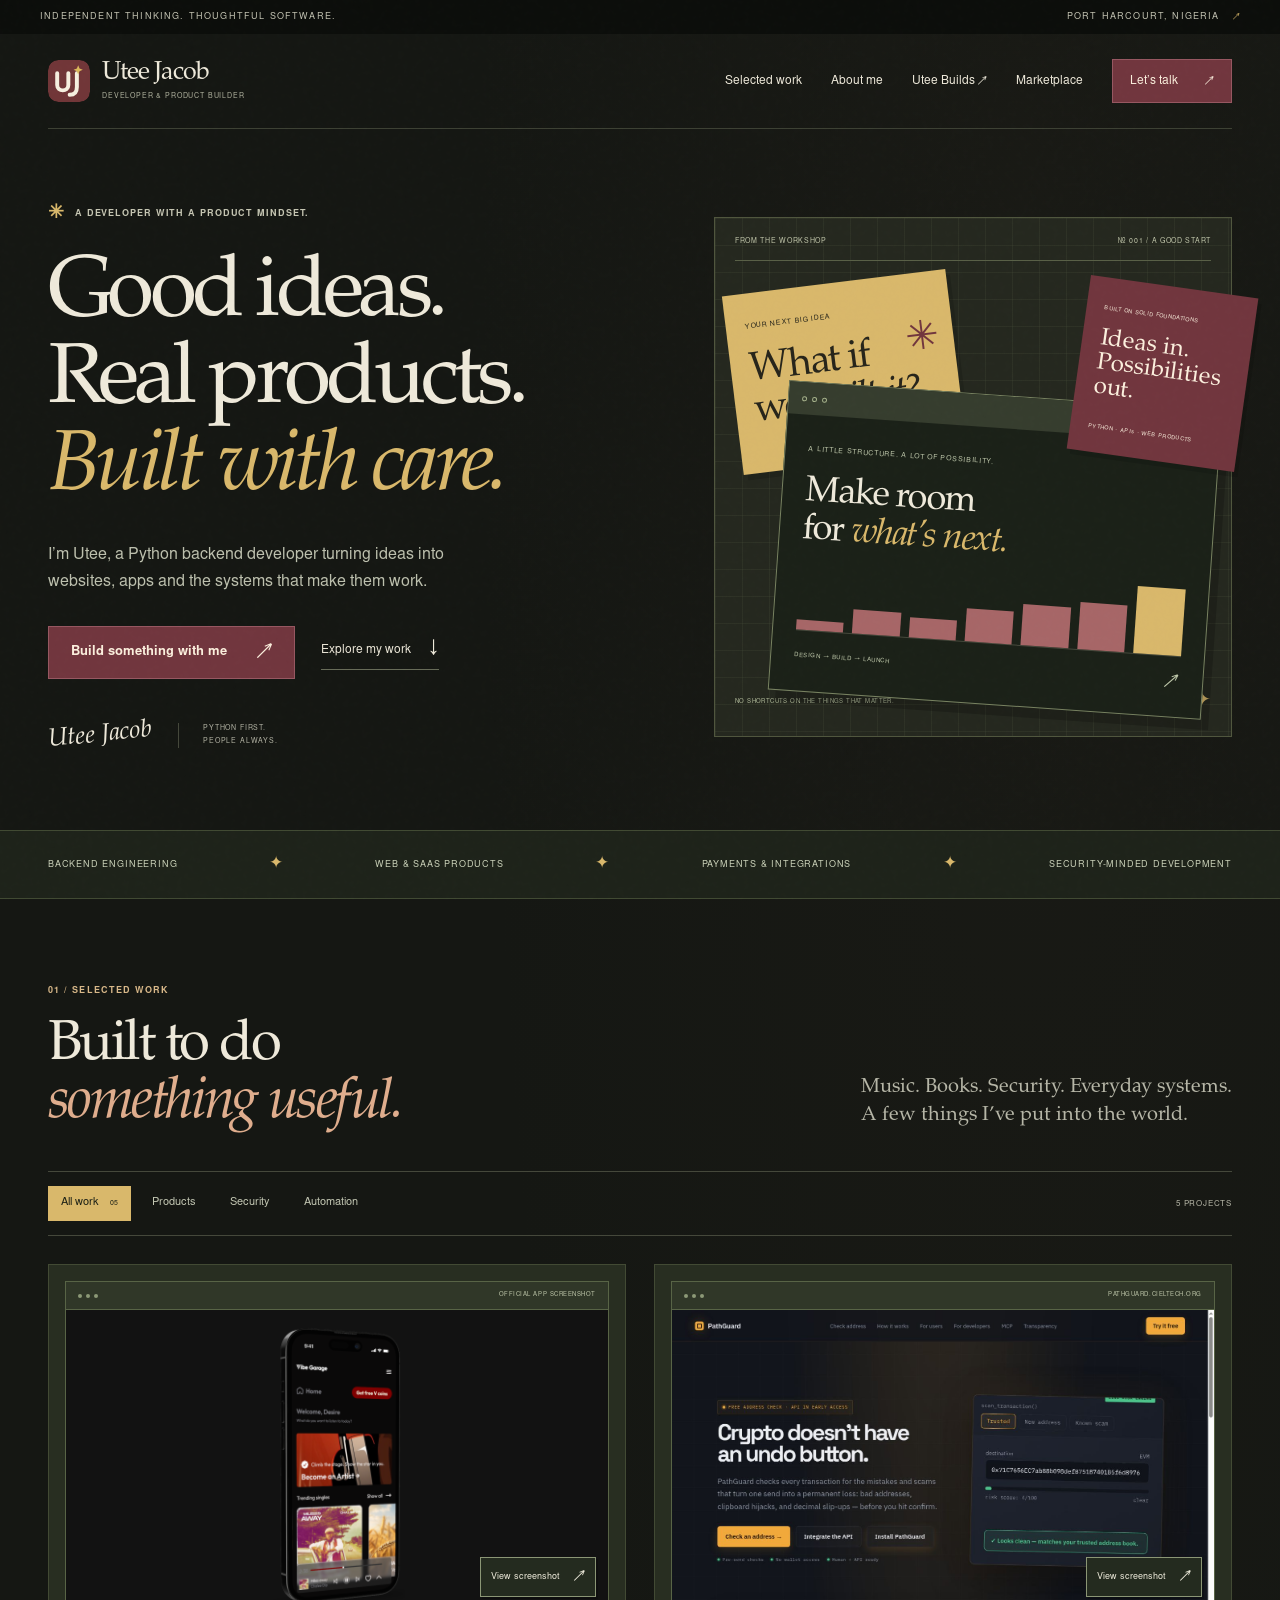
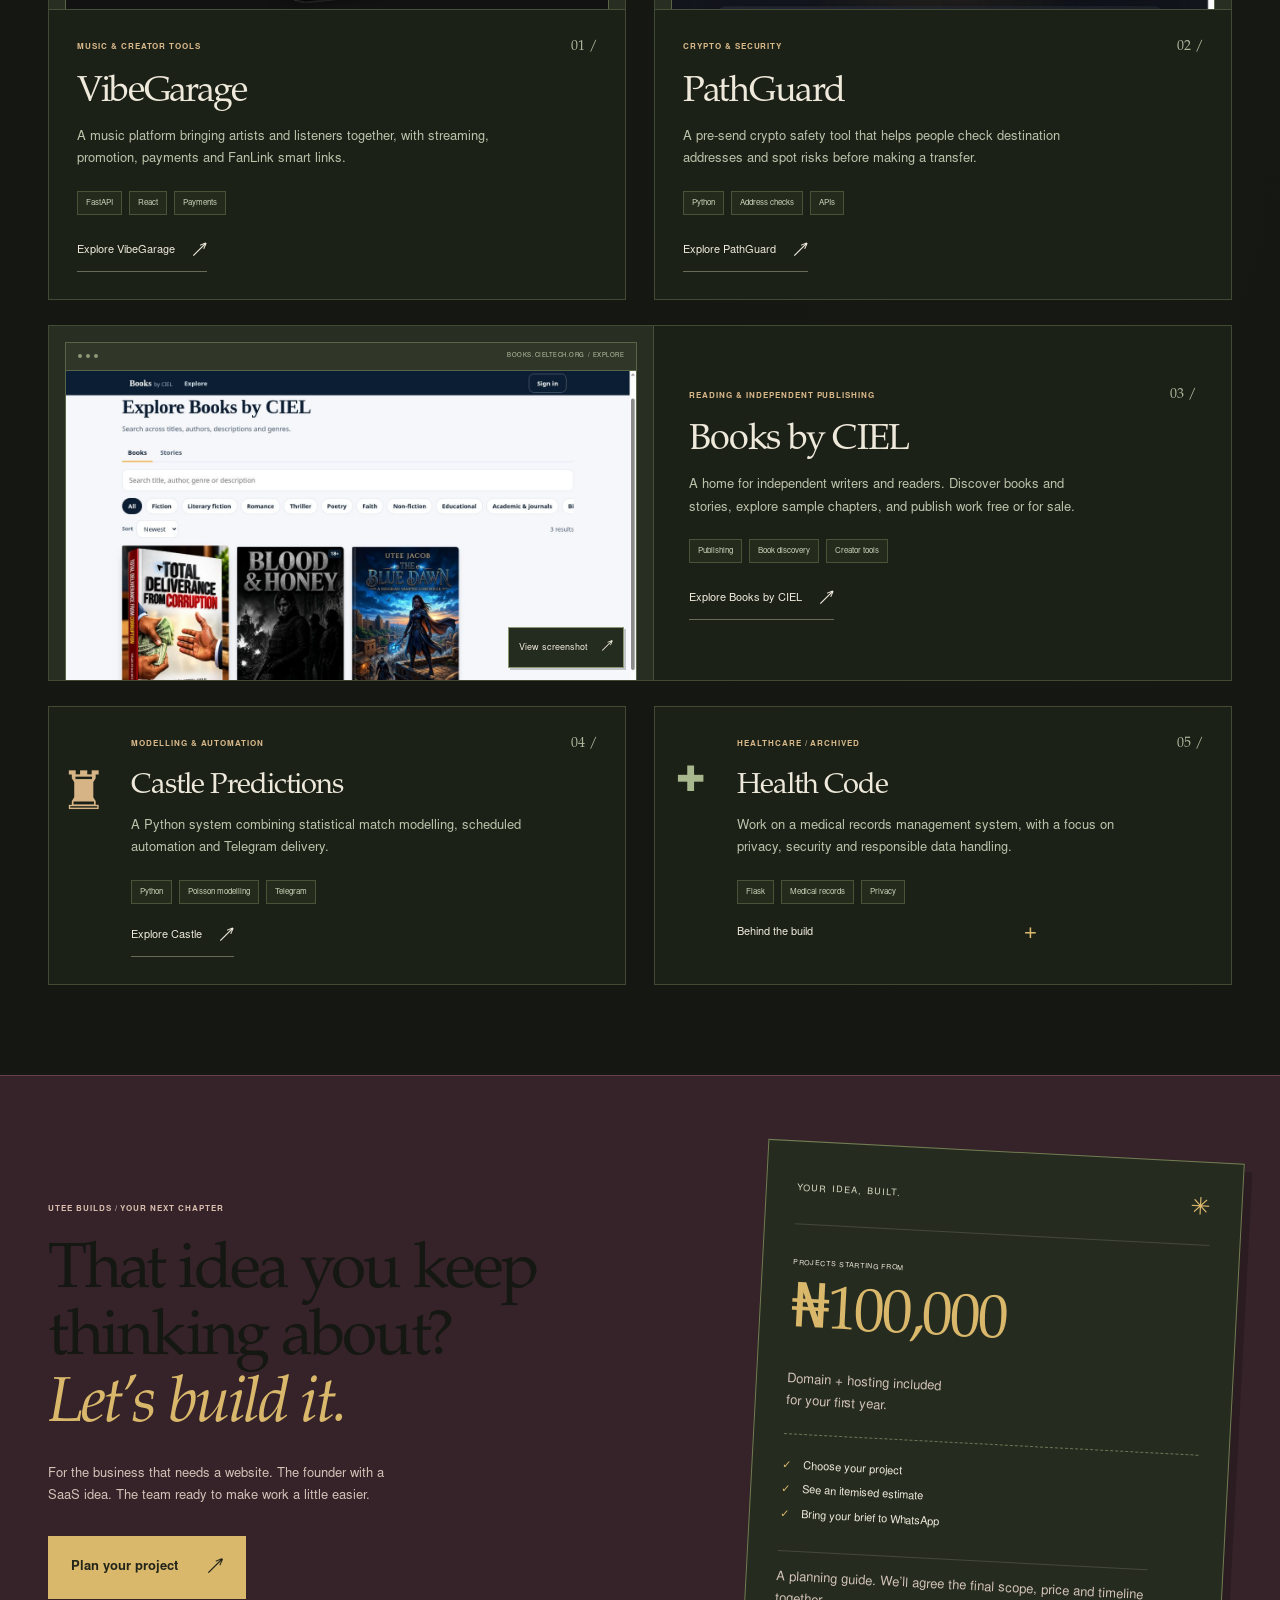
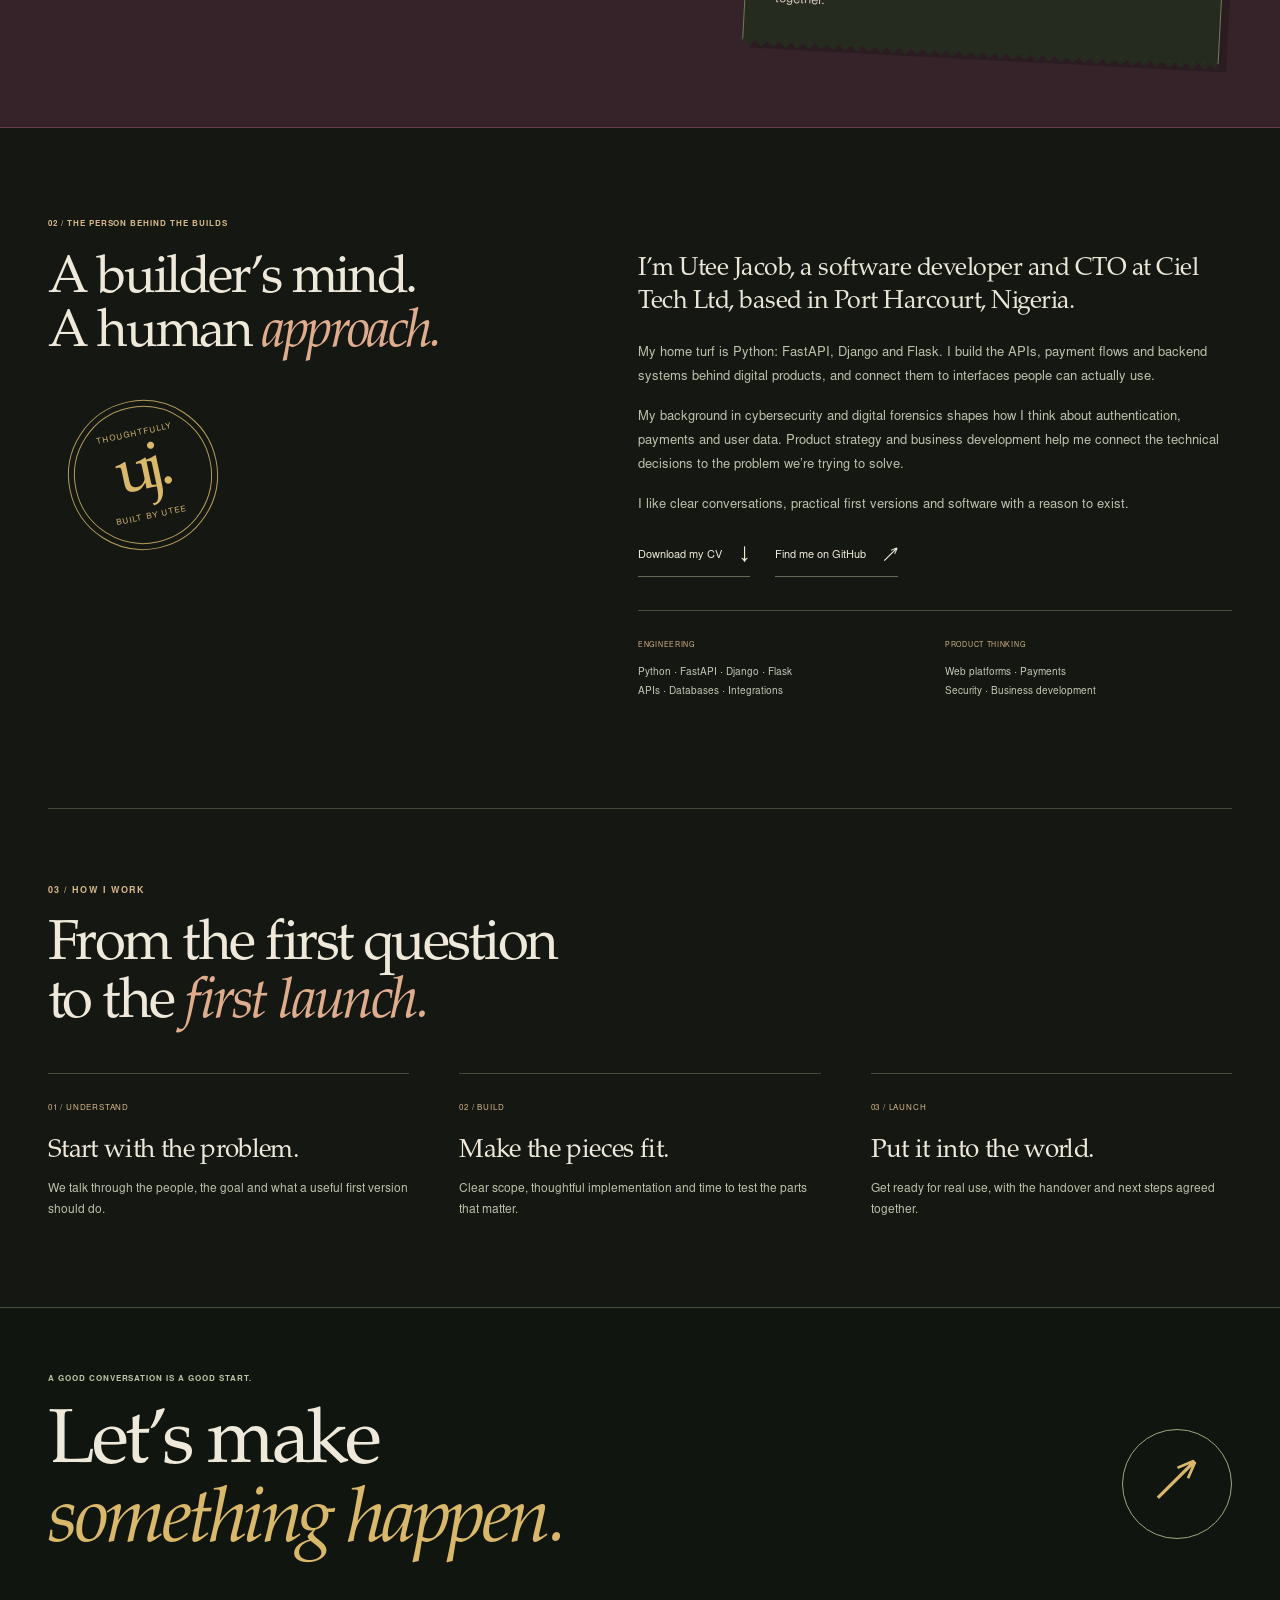
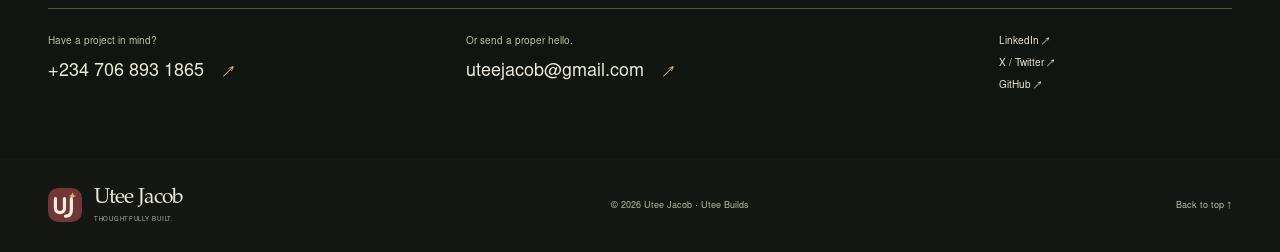
==== commit 6dd507c5: "Add Utee Builds marketplace, hotel demo and authenticated Python hotel pilot" ====
--- a/index.html
+++ b/index.html
@@ -1,7 +1,28 @@
 <!doctype html>
-<html lang="en"><head><meta charset="utf-8"><meta name="viewport" content="width=device-width,initial-scale=1"><meta name="theme-color" content="#151713"><meta name="description" content="Utee Jacob — Python backend developer and CTO at Ciel Tech Ltd. Explore my work or plan your next website, app or SaaS product with Utee Builds."><title>Utee Jacob — Thoughtfully built.</title><meta name="author" content="Utee Jacob"><meta property="og:title" content="Utee Jacob — Thoughtfully built."><meta property="og:type" content="website"><meta property="og:description" content="Explore my work or plan your next website, app or SaaS product with Utee Builds."><link rel="icon" href="assets/brand/favicon.svg" type="image/svg+xml"><link rel="icon" href="assets/brand/favicon-32.png" sizes="32x32"><link rel="apple-touch-icon" href="assets/brand/apple-touch-icon.png"><link rel="manifest" href="site.webmanifest"><link rel="stylesheet" href="builds/styles.css"><link rel="stylesheet" href="site.css"><script src="site.js" defer></script><link rel="stylesheet" href="dark.css"></head>
+<html lang="en"><head><meta charset="utf-8"><meta name="viewport" content="width=device-width,initial-scale=1"><meta name="theme-color" content="#151713"><meta name="description" content="Utee Jacob — Python backend developer and CTO at Ciel Tech Ltd. Explore my work or plan your next website, app or SaaS product with Utee Builds."><title>Utee Jacob — Thoughtfully built.</title><meta name="author" content="Utee Jacob"><link rel="icon" href="assets/brand/favicon.svg" type="image/svg+xml"><link rel="icon" href="assets/brand/favicon-32.png" sizes="32x32"><link rel="apple-touch-icon" href="assets/brand/apple-touch-icon.png"><link rel="manifest" href="site.webmanifest"><link rel="stylesheet" href="builds/styles.css"><link rel="stylesheet" href="site.css"><script src="site.js" defer></script><link rel="stylesheet" href="dark.css">
+<link rel="canonical" href="https://utee.github.io/">
+<meta property="og:type" content="website">
+<meta property="og:site_name" content="Utee Jacob | Utee Builds">
+<meta property="og:locale" content="en_NG">
+<meta property="og:title" content="Utee Jacob — Thoughtfully built.">
+<meta property="og:description" content="Python backend developer and CTO at Ciel Tech Ltd. Explore my work or plan your next website, app or SaaS product.">
+<meta property="og:url" content="https://utee.github.io/">
+<meta property="og:image" content="https://utee.github.io/assets/social/utee-jacob-og.png">
+<meta property="og:image:secure_url" content="https://utee.github.io/assets/social/utee-jacob-og.png">
+<meta property="og:image:type" content="image/png">
+<meta property="og:image:width" content="1200">
+<meta property="og:image:height" content="630">
+<meta property="og:image:alt" content="Utee Jacob — Good ideas. Real products. Built with care.">
+<meta name="twitter:card" content="summary_large_image">
+<meta name="twitter:site" content="@UtibeAbasiJacob">
+<meta name="twitter:creator" content="@UtibeAbasiJacob">
+<meta name="twitter:title" content="Utee Jacob — Thoughtfully built.">
+<meta name="twitter:description" content="Python backend developer and CTO at Ciel Tech Ltd. Explore my work or plan your next website, app or SaaS product.">
+<meta name="twitter:image" content="https://utee.github.io/assets/social/utee-jacob-og.png">
+<meta name="twitter:image:alt" content="Utee Jacob — Good ideas. Real products. Built with care.">
+</head>
 <body class="portfolio-page"><a class="skip-link" href="#main">Skip to content</a><div class="studio-bar"><span>INDEPENDENT THINKING. THOUGHTFUL SOFTWARE.</span><span>PORT HARCOURT, NIGERIA <i aria-hidden="true">↗</i></span></div>
-<header class="studio-header shell"><a href="./" class="studio-brand" aria-label="Utee Jacob home"><img src="assets/brand/favicon.svg" alt="" width="42" height="42"><span>Utee Jacob<small>DEVELOPER & PRODUCT BUILDER</small></span></a><button class="menu-toggle" type="button" aria-expanded="false" aria-controls="studio-nav">Menu <span aria-hidden="true">☰</span></button><nav class="studio-nav" id="studio-nav" aria-label="Main navigation"><a href="#work">Selected work</a><a href="#about">About me</a><a href="builds/">Utee Builds <span aria-hidden="true">↗</span></a><a class="studio-nav-cta" href="#contact">Let’s talk <span aria-hidden="true">↗</span></a></nav></header>
+<header class="studio-header shell"><a href="./" class="studio-brand" aria-label="Utee Jacob home"><img src="assets/brand/favicon.svg" alt="" width="42" height="42"><span>Utee Jacob<small>DEVELOPER & PRODUCT BUILDER</small></span></a><button class="menu-toggle" type="button" aria-expanded="false" aria-controls="studio-nav">Menu <span aria-hidden="true">☰</span></button><nav class="studio-nav" id="studio-nav" aria-label="Main navigation"><a href="#work">Selected work</a><a href="#about">About me</a><a href="builds/">Utee Builds <span aria-hidden="true">↗</span></a><a href="marketplace/">Marketplace</a><a class="studio-nav-cta" href="#contact">Let’s talk <span aria-hidden="true">↗</span></a></nav></header>
 <main id="main"><section class="portfolio-hero shell"><div class="hero-editorial"><p class="eyebrow"><span class="gold-star" aria-hidden="true">✳</span> A DEVELOPER WITH A PRODUCT MINDSET.</p><h1>Good ideas.<br>Real products.<br><em>Built with care.</em></h1><p class="hero-deck">I’m Utee, a Python backend developer turning ideas into websites, apps and the systems that make them work.</p><div class="hero-buttons"><a href="builds/" class="button primary">Build something with me <span aria-hidden="true">↗</span></a><a href="#work" class="underlined">Explore my work <span aria-hidden="true">↓</span></a></div><div class="hero-signoff"><span class="signature">Utee Jacob</span><span>PYTHON FIRST.<br>PEOPLE ALWAYS.</span></div></div>
 <div class="studio-board" aria-label="Illustration of a product moving from an idea to a working system"><div class="board-top"><span>FROM THE WORKSHOP</span><span>№ 001 / A GOOD START</span></div><div class="board-note"><span>YOUR NEXT BIG IDEA</span><p>What if<br>we <em>built it?</em></p><span class="note-star" aria-hidden="true">✳</span></div><div class="window-study"><div class="window-top"><span><i></i><i></i><i></i></span><span>idea → product</span></div><div class="window-body"><span class="micro-label">A LITTLE STRUCTURE. A LOT OF POSSIBILITY.</span><div class="study-title">Make room<br>for <em>what’s next.</em></div><div class="study-chart" aria-hidden="true"><i></i><i></i><i></i><i></i><i></i><i></i><i></i></div><div class="study-bottom"><span>DESIGN → BUILD → LAUNCH</span><b>↗</b></div></div></div><div class="board-ticket"><span>BUILT ON SOLID FOUNDATIONS</span><strong>Ideas in.<br>Possibilities out.</strong><span>PYTHON · APIs · WEB PRODUCTS</span></div><div class="board-caption"><span>NO SHORTCUTS ON THE THINGS THAT MATTER.</span><span aria-hidden="true">✦</span></div></div></section>
 <div class="specialties"><div class="shell"><span>BACKEND ENGINEERING</span><i>✦</i><span>WEB & SAAS PRODUCTS</span><i>✦</i><span>PAYMENTS & INTEGRATIONS</span><i>✦</i><span>SECURITY-MINDED DEVELOPMENT</span></div></div>
